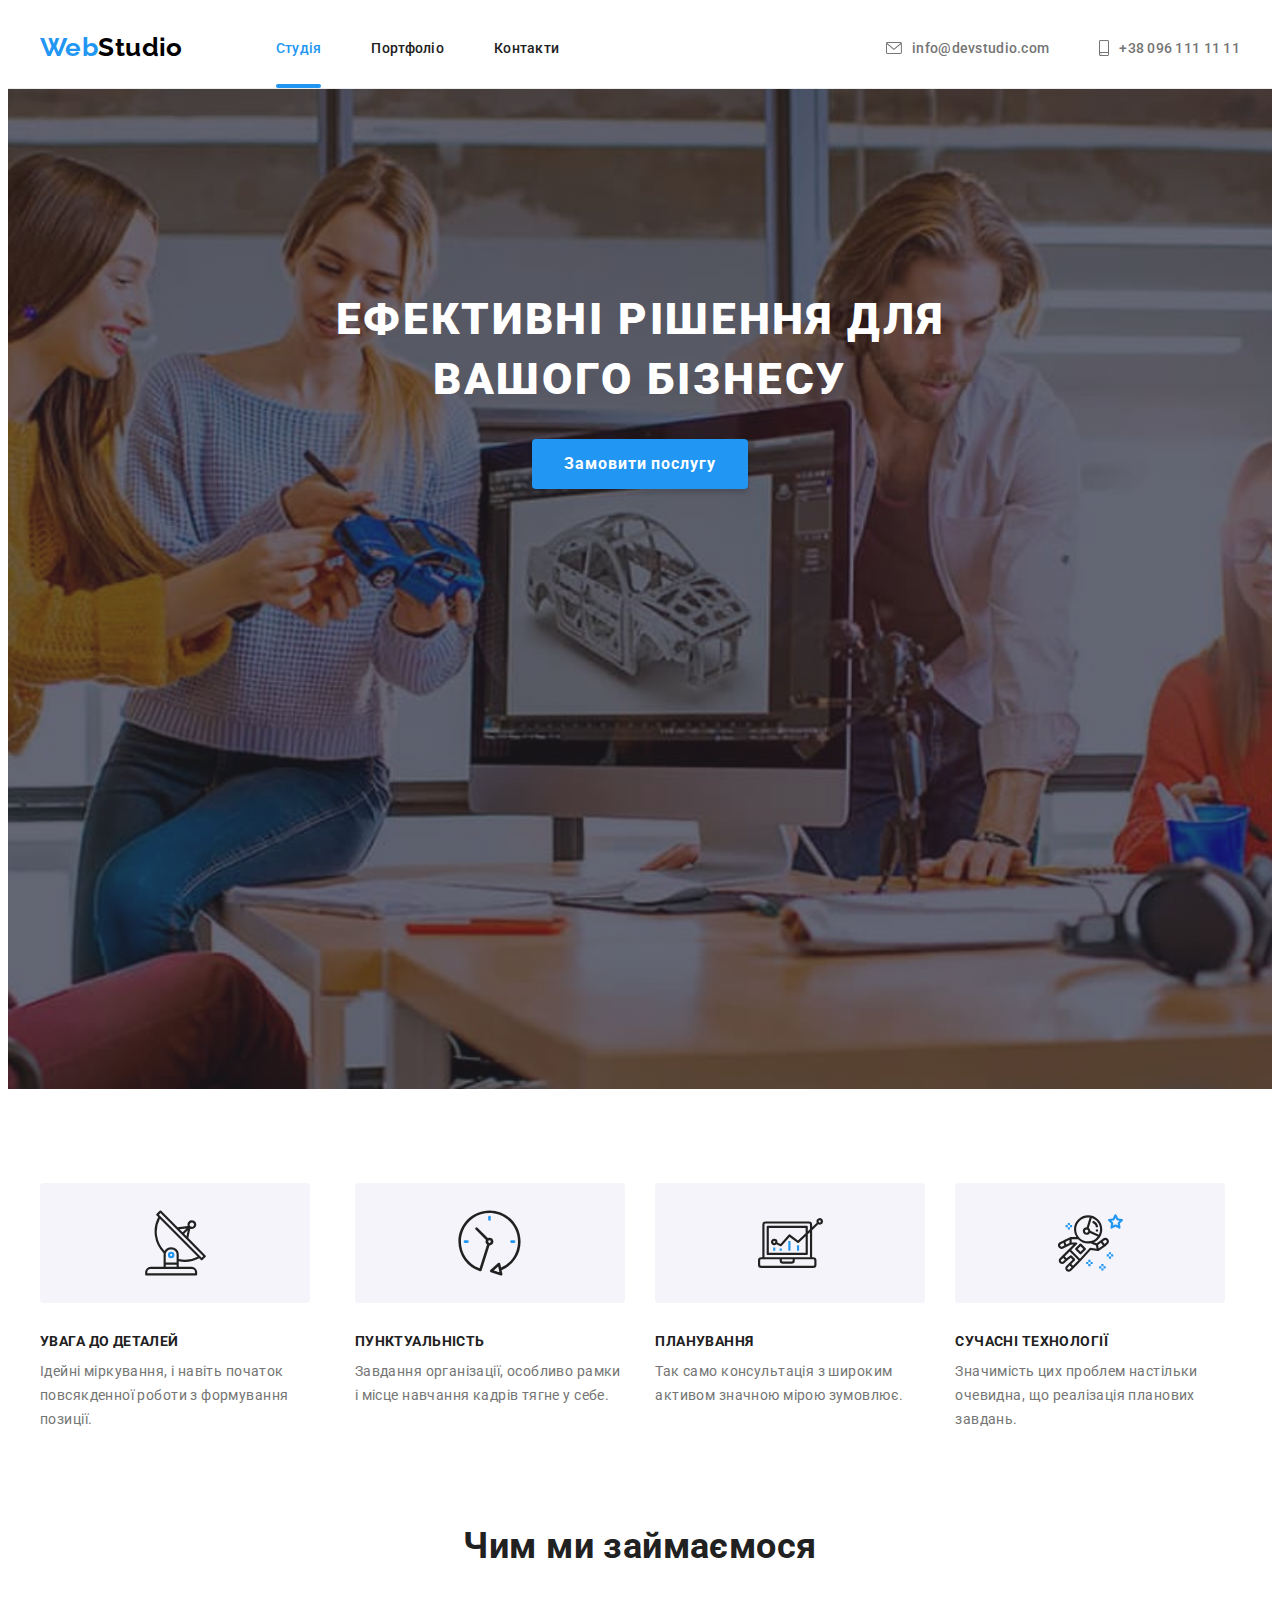
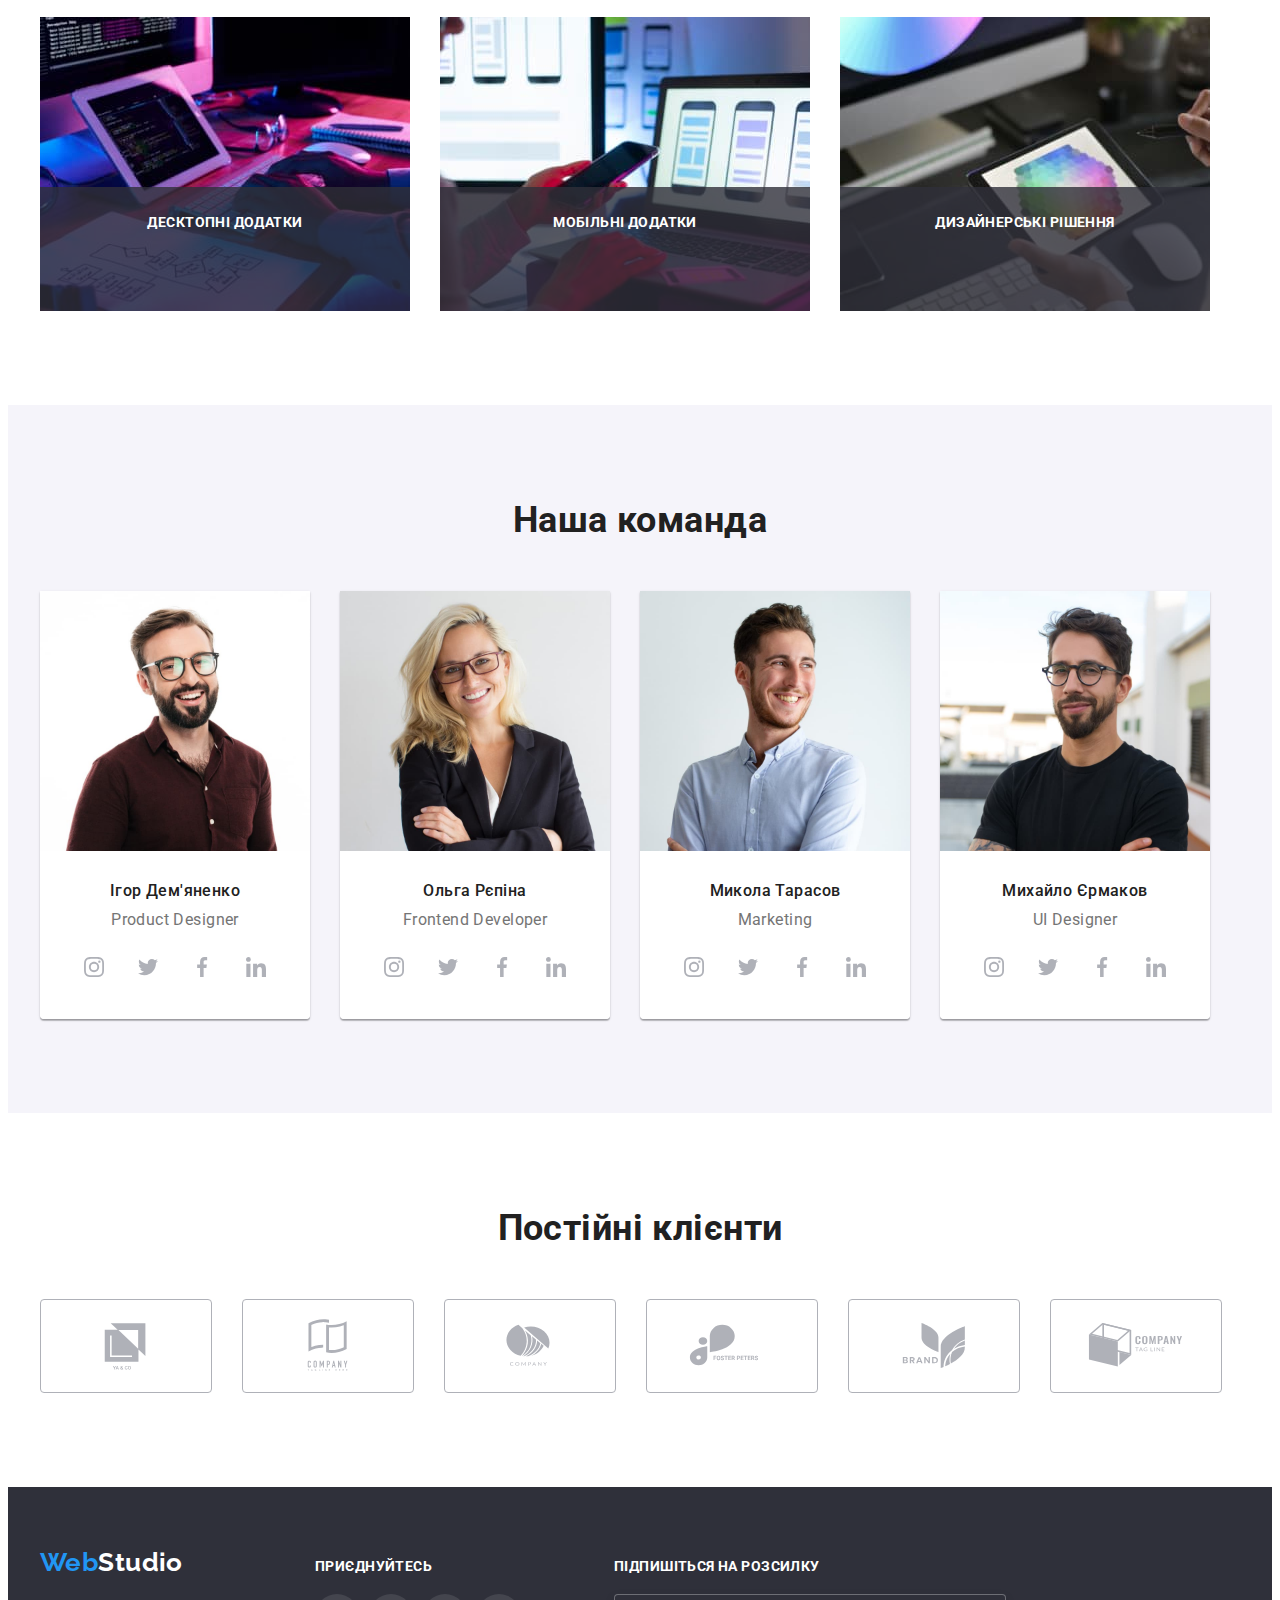
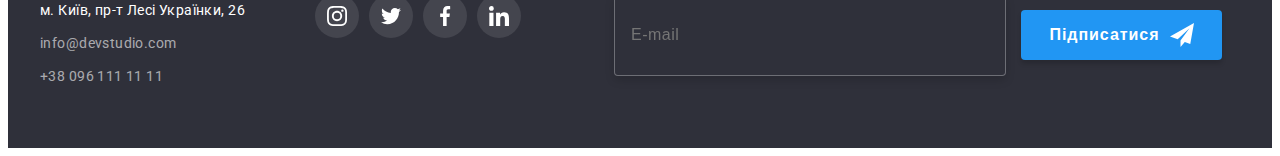
==== index.html @ dcdd9ade "Initial commit" ====
<!DOCTYPE html>
<html lang="uk">
  <head>
    <meta charset="UTF-8" />
    <meta http-equiv="X-UA-Compatible" content="IE=edge" />
    <meta name="viewport" content="width=device-width, initial-scale=1.0" />
    <title>Студія</title>
    <link rel="preconnect" href="https://fonts.googleapis.com" />
    <link rel="preconnect" href="https://fonts.gstatic.com" crossorigin />
    <link
      href="https://fonts.googleapis.com/css2?family=Raleway:wght@700&family=Roboto:wght@400;500;700;900&display=swap"
      rel="stylesheet"
    />
    <link
      rel="stylesheet"
      href="https://cdnjs.cloudflare.com/ajax/libs/modern-normalize/1.1.0/modern-normalize.min.css"
      integrity="sha512-wpPYUAdjBVSE4KJnH1VR1HeZfpl1ub8YT/NKx4PuQ5NmX2tKuGu6U/JRp5y+Y8XG2tV+wKQpNHVUX03MfMFn9Q=="
      crossorigin="anonymous"
      referrerpolicy="no-referrer"
    />
    <link rel="stylesheet" href="./css/styles.css" />
  </head>
  <body>
    <!-- Header -->
    <header class="header">
      <div class="container header-container">
        <nav class="header-nav">
          <a class="logo head-logo link" href="./index.html"
            >Web<span class="logo-part">Studio</span></a
          >
          <ul class="header-nav-list list">
            <li class="header-nav-item">
              <a class="header-nav-link current link" href="./index.html">Студія</a>
            </li>
            <li class="header-nav-item">
              <a class="header-nav-link link" href="./portfolio.html">Портфоліо</a>
            </li>
            <li class="header-nav-item">
              <a class="header-nav-link link" href="./index.html">Контакти</a>
            </li>
          </ul>
        </nav>
        <div class="header-tel">
          <ul class="header-contacts list">
            <li class="header-contacts-item">
              <a class="contact-link link" href="mailto:info@devstudio.com">
                <svg class="header-icon" width="16" height="12">
                  <use href="./images/icons.svg#icon-mail-head"></use>
                </svg>
                info@devstudio.com
              </a>
            </li>
            <li class="header-contacts-item">
              <a class="contact-link link" href="tel:+380961111111">
                <svg class="header-icon" width="10" height="16">
                  <use href="./images/icons.svg#icon-smartphone-head"></use>
                </svg>
                +38 096 111 11 11</a
              >
            </li>
          </ul>
        </div>
      </div>
    </header>
    <!-- Main content -->
    <main>
      <section class="hero section">
        <div class="container">
          <h1 class="hero-title">Ефективні рішення для вашого бізнесу</h1>
          <button class="hero-btn" type="button" data-modal-open>Замовити послугу</button>
        </div>
      </section>
      <section class="values section">
        <div class="container">
          <h2 class="visually-hidden">наші цінності</h2>
          <ul class="values-list list">
            <li class="values-item">
              <div class="icon-container">
                <svg class="values-icon" width="65" height="70">
                  <use href="./images/icons.svg#icon-antenna"></use>
                </svg>
              </div>
              <h3 class="values-title">УВАГА ДО ДЕТАЛЕЙ</h3>
              <p class="values-text">
                Ідейні міркування, і навіть початок повсякденної роботи з формування позиції.
              </p>
            </li>
            <li class="values-item">
              <div class="icon-container">
                <svg class="values-icon" width="65" height="70">
                  <use href="./images/icons.svg#icon-clock"></use>
                </svg>
              </div>
              <h3 class="values-title">ПУНКТУАЛЬНІСТЬ</h3>
              <p class="values-text">
                Завдання організації, особливо рамки і місце навчання кадрів тягне у себе.
              </p>
            </li>
            <li class="values-item">
              <div class="icon-container">
                <svg class="values-icon" width="65" height="70">
                  <use href="./images/icons.svg#icon-diagram"></use>
                </svg>
              </div>
              <h3 class="values-title">ПЛАНУВАННЯ</h3>
              <p class="values-text">
                Так само консультація з широким активом значною мірою зумовлює.
              </p>
            </li>
            <li class="values-item">
              <div class="icon-container">
                <svg class="values-icon" width="65" height="70">
                  <use href="./images/icons.svg#icon-astronaut"></use>
                </svg>
              </div>
              <h3 class="values-title">СУЧАСНІ ТЕХНОЛОГІЇ</h3>
              <p class="values-text">
                Значимість цих проблем настільки очевидна, що реалізація планових завдань.
              </p>
            </li>
          </ul>
        </div>
      </section>

      <!-- whatwedo -->
      <section class="gallery section">
        <div class="container">
          <h2 class="section-title">Чим ми займаємося</h2>
          <ul class="gallery-list list">
            <li class="gallery-item">
              <img src="./images/whatwedo1.jpg" alt="whatwedo1" width="370" height="295" />
              <p class="gallery-bottom-text">Десктопні додатки</p>
            </li>
            <li class="gallery-item">
              <img src="./images/whatwedo2.jpg" alt="whatwedo2" width="370" height="295" />
              <p class="gallery-bottom-text">Мобільні додатки</p>
            </li>
            <li class="gallery-item">
              <img src="./images/whatwedo3.jpg" alt="whatwedo3" width="370" height="295" />
              <p class="gallery-bottom-text">Дизайнерські рішення</p>
            </li>
          </ul>
        </div>
      </section>

      <!-- our team -->
      <section class="team section">
        <div class="container">
          <h2 class="section-title">Наша команда</h2>
          <ul class="team-list list">
            <li class="team-item">
              <img src="./images/team1.jpg" alt="team-member1" height="260" width="270" />
              <div class="team-section">
                <h3 class="team-title-name">Ігор Дем'яненко</h3>
                <p lang="en" class="team-bottom-text">Product Designer</p>
                <ul class="team-soc-list list">
                  <li>
                    <a class="team-soc-link" href="">
                      <svg class="team-soc-icon" width="20" height="20">
                        <use href="./images/icons.svg#icon-instagram"></use>
                      </svg>
                    </a>
                  </li>
                  <li>
                    <a class="team-soc-link" href="">
                      <svg class="team-soc-icon" width="20" height="20">
                        <use href="./images/icons.svg#icon-twitter"></use>
                      </svg>
                    </a>
                  </li>
                  <li>
                    <a class="team-soc-link" href="">
                      <svg class="team-soc-icon" width="20" height="20">
                        <use href="./images/icons.svg#icon-facebook"></use>
                      </svg>
                    </a>
                  </li>
                  <li>
                    <a class="team-soc-link" href="">
                      <svg class="team-soc-icon" width="20" height="20">
                        <use href="./images/icons.svg#icon-linkedin"></use>
                      </svg>
                    </a>
                  </li>
                </ul>
              </div>
            </li>
            <li class="team-item">
              <img src="./images/team2.jpg" alt="team-member2" height="260" width="270" />
              <div class="team-section">
                <h3 class="team-title-name">Ольга Рєпіна</h3>
                <p lang="en" class="team-bottom-text">Frontend Developer</p>
                <ul class="team-soc-list list">
                  <li>
                    <a class="team-soc-link" href="">
                      <svg class="team-soc-icon" width="20" height="20">
                        <use href="./images/icons.svg#icon-instagram"></use>
                      </svg>
                    </a>
                  </li>
                  <li>
                    <a class="team-soc-link" href="">
                      <svg class="team-soc-icon" width="20" height="20">
                        <use href="./images/icons.svg#icon-twitter"></use>
                      </svg>
                    </a>
                  </li>
                  <li>
                    <a class="team-soc-link" href="">
                      <svg class="team-soc-icon" width="20" height="20">
                        <use href="./images/icons.svg#icon-facebook"></use>
                      </svg>
                    </a>
                  </li>
                  <li>
                    <a class="team-soc-link" href="">
                      <svg class="team-soc-icon" width="20" height="20">
                        <use href="./images/icons.svg#icon-linkedin"></use>
                      </svg>
                    </a>
                  </li>
                </ul>
              </div>
            </li>
            <li class="team-item">
              <img src="./images/team3.jpg" alt="team-member3" height="260" width="270" />
              <div class="team-section">
                <h3 class="team-title-name">Микола Тарасов</h3>
                <p lang="en" class="team-bottom-text">Marketing</p>
                <ul class="team-soc-list list">
                  <li>
                    <a class="team-soc-link" href="">
                      <svg class="team-soc-icon" width="20" height="20">
                        <use href="./images/icons.svg#icon-instagram"></use>
                      </svg>
                    </a>
                  </li>
                  <li>
                    <a class="team-soc-link" href="">
                      <svg class="team-soc-icon" width="20" height="20">
                        <use href="./images/icons.svg#icon-twitter"></use>
                      </svg>
                    </a>
                  </li>
                  <li>
                    <a class="team-soc-link" href="">
                      <svg class="team-soc-icon" width="20" height="20">
                        <use href="./images/icons.svg#icon-facebook"></use>
                      </svg>
                    </a>
                  </li>
                  <li>
                    <a class="team-soc-link" href="">
                      <svg class="team-soc-icon" width="20" height="20">
                        <use href="./images/icons.svg#icon-linkedin"></use>
                      </svg>
                    </a>
                  </li>
                </ul>
              </div>
            </li>
            <li class="team-item">
              <img src="./images/team4.jpg" alt="team-member4" height="260" width="270" />
              <div class="team-section">
                <h3 class="team-title-name">Михайло Єрмаков</h3>
                <p lang="en" class="team-bottom-text">UI Designer</p>
                <ul class="team-soc-list list">
                  <li>
                    <a class="team-soc-link" href="">
                      <svg class="team-soc-icon" width="20" height="20">
                        <use href="./images/icons.svg#icon-instagram"></use>
                      </svg>
                    </a>
                  </li>
                  <li>
                    <a class="team-soc-link" href="">
                      <svg class="team-soc-icon" width="20" height="20">
                        <use href="./images/icons.svg#icon-twitter"></use>
                      </svg>
                    </a>
                  </li>
                  <li>
                    <a class="team-soc-link" href="">
                      <svg class="team-soc-icon" width="20" height="20">
                        <use href="./images/icons.svg#icon-facebook"></use>
                      </svg>
                    </a>
                  </li>
                  <li>
                    <a class="team-soc-link" href="">
                      <svg class="team-soc-icon" width="20" height="20">
                        <use href="./images/icons.svg#icon-linkedin"></use>
                      </svg>
                    </a>
                  </li>
                </ul>
              </div>
            </li>
          </ul>
        </div>
      </section>
      <!-- постійні клієнти -->
      <section class="customer section">
        <div class="container">
          <h2 class="customer-title">Постійні клієнти</h2>
          <ul class="customer-list list">
            <li class="customer-item">
              <a class="customer-link list" href="">
                <svg class="customer-icon" width="106" heght="60">
                  <use href="./images/icons.svg#icon-Logo1"></use>
                </svg>
              </a>
            </li>
            <li class="customer-item">
              <a class="customer-link list" href="">
                <svg class="customer-icon" width="106" heght="60">
                  <use href="./images/icons.svg#icon-logo-11"></use>
                </svg>
              </a>
            </li>
            <li class="customer-item">
              <a class="customer-link list" href="">
                <svg class="customer-icon" width="106" heght="60">
                  <use href="./images/icons.svg#icon-Logo2"></use>
                </svg>
              </a>
            </li>
            <li class="customer-item">
              <a class="customer-link list" href="">
                <svg class="customer-icon" width="106" heght="60">
                  <use href="./images/icons.svg#icon-Logo3"></use>
                </svg>
              </a>
            </li>
            <li class="customer-item">
              <a class="customer-link list" href="">
                <svg class="customer-icon" width="106" heght="60">
                  <use href="./images/icons.svg#icon-Logo4"></use>
                </svg>
              </a>
            </li>
            <li class="customer-item">
              <a class="customer-link list" href="">
                <svg class="customer-icon" width="106" heght="60">
                  <use href="./images/icons.svg#icon-Logo5"></use>
                </svg>
              </a>
            </li>
          </ul>
        </div>
      </section>
    </main>
    <!-- footer -->
    <footer class="footer">
      <div class="container">
        <div class="conti">
          <div class="footer-contacts-box">
            <a class="logo footer-logo link" href="./index.html"
              >Web<span class="footer-logo-part">Studio</span></a
            >
            <address class="contacts-address">м. Київ, пр-т Лесі Українки, 26</address>
            <ul class="footer-contats-list list">
              <li>
                <a class="footer-contacts-link link" href="mailto:info@devstudio.com"
                  >info@devstudio.com</a
                >
              </li>
              <li>
                <a class="footer-contacts-link link" href="tel:+380961111111">+38 096 111 11 11</a>
              </li>
            </ul>
          </div>
          <div class="footer-social">
            <p class="footer-text">приєднуйтесь</p>
            <ul class="footer-soc-list list">
              <li>
                <a class="soc-link-item" href="">
                  <svg class="soc-link-icon" width="20" height="20">
                    <use href="./images/icons.svg#icon-instagram"></use>
                  </svg>
                </a>
              </li>
              <li>
                <a class="soc-link-item" href="">
                  <svg class="soc-link-icon" width="20" height="20">
                    <use href="./images/icons.svg#icon-twitter"></use>
                  </svg>
                </a>
              </li>
              <li>
                <a class="soc-link-item" href="">
                  <svg class="soc-link-icon" width="20" height="20">
                    <use href="./images/icons.svg#icon-facebook"></use>
                  </svg>
                </a>
              </li>
              <li>
                <a class="soc-link-item" href="">
                  <svg class="soc-link-icon" width="20" height="20">
                    <use href="./images/icons.svg#icon-linkedin"></use>
                  </svg>
                </a>
              </li>
            </ul>
          </div>

          <div>
            <form action="javascript:void(0);">
              <p class="footer-input-text">Підпишіться на розсилку</p>
              <label>
                <input type="email" name="email" placeholder="E-mail" class="footer-input" />
              </label>

              <button type="submit" class="footer-input-button">
                Підписатися
                <svg class="footer-icon-btn" width="24" height="24">
                  <use href="./images/icons.svg#icon-send"></use>
                </svg>
              </button>
            </form>
          </div>
        </div>
      </div>
    </footer>
    <!-- Modal -->
    <div class="backdrop is-hidden" data-modal>
      <div class="modal">
        <h3 class="modal-title">Залиште свої дані, ми вам передзвонимо</h3>
        <form class="modal-form">
          <div class="modal-field">
            <label for="user-name" class="label-name">Ім'я</label>

            <div class="input-wrap">
              <input type="text" name="user-name" class="modal-input" id="user-name" required />
              <svg class="input-icon" width="18" height="18">
                <use href="./images/icons.svg#icon-person"></use>
              </svg>
            </div>
          </div>

          <div class="modal-field">
            <label for="user-phone" class="label-name">Телефон</label>
            <div class="input-wrap">
              <input type="tel" name="user-phone" class="modal-input" id="user-phone" />
              <svg class="input-icon" width="18" height="18">
                <use href="./images/icons.svg#icon-phone"></use>
              </svg>
            </div>
          </div>

          <div class="modal-field">
            <label for="user-mail" class="label-name">Пошта</label>
            <div class="input-wrap">
              <input type="email" name="user-mail" class="modal-input" id="user-mail" />
              <svg class="input-icon" width="18" height="18">
                <use href="./images/icons.svg#icon-email"></use>
              </svg>
            </div>
          </div>

          <div class="modal-field">
            <label>
              <span class="label-name">Коментар</span>
              <textarea name="text" placeholder="Введіть текст" class="form-comment"></textarea>
            </label>
          </div>

          <div class="modal-checkbox">
            <input
              type="checkbox"
              name="policy"
              id="policy"
              value="true"
              class="input-check visually-hidden"
            />

            <label for="policy" class="checkbox-text">
              <span>
                <svg class="icon-check" widh="16" height="15">
                  <use href="./images/icons.svg#icon-check"></use>
                </svg>
              </span>
              <p class="policy-text">
                Погоджуюся розсилкою та приймаю
                <a href="#" class="policy-link">Умови договору</a>
              </p>
            </label>
          </div>
          <button type="submit" class="modal-send-btn">Відправити</button>
        </form>
        <button type="button" class="modal-btn" data-modal-close>
          <svg class="modal-icon" widh="18" height="18">
            <use href="./images/icons.svg#icon-close"></use>
          </svg>
        </button>
      </div>
    </div>
    <script src="./js/modal.js"></script>
  </body>
</html>
---- css/styles.css ----
:root {
  --accent-color: #2196f3;
  --primary-text-color: #212121;
  --secondary-text-color: #757575;
  --hero-footer-color: #2f303a;
  --background-text-color: #ffffff;
  --svg-primary-color: #afb1b8;
  --background-section-color: #f5f5f5;
  --transition-duration: 250ms;
  --transition-timing-function: cubic-bezier(0.4, 0, 0.2, 1);
}

p,
h1,
h2,
h3 {
  margin: 0;
}

ul {
  margin: 0;
  padding: 0;
}

body {
  font-family: 'Roboto', sans-serif;
  font-size: 14px;
  color: var(--primary-text-color);
  background-color: var(--background-text-color);
  letter-spacing: 0.03em;
}

.link {
  text-decoration: none;
}
.list {
  list-style: none;
}

.container {
  width: 1200px;
  padding-left: 15px;
  padding-right: 15px;
  margin: 0 auto;
}

img {
  display: block;
  max-width: 100%;
  height: auto;
}

.visually-hidden {
  position: absolute;
  white-space: nowrap;
  width: 1px;
  height: 1px;
  overflow: hidden;
  border: 0;
  padding: 0;
  clip: rect(0 0 0 0);
  clip-path: inset(50%);
  margin: -1px;
}

.section {
  padding: 94px 0;
}

/* -----------------------------------HEADER------------------ */

.logo {
  font-family: 'Raleway';
  font-style: normal;
  font-weight: 700;
  font-size: 26px;
  line-height: calc(31 / 26);
  display: inline-block;
}

.head-logo {
  color: var(--accent-color);
  margin-right: 93px;
  padding-top: 24px;
  padding-bottom: 25px;
  display: inline-block;
}

.logo-part {
  color: #000000;
}

.header {
  border-bottom: 1px solid #ececec;
  height: 80px;
}

.header-container,
.header-nav {
  display: flex;
  align-items: center;
}

.header-nav-list {
  display: flex;
}

.header-nav-item:not(:last-child) {
  margin-right: 50px;
}

.header-nav-link {
  font-weight: 500;
  line-height: calc(16 / 14);
  letter-spacing: 0.02em;
  color: var(--primary-text-color);
  display: inline-block;
  padding-top: 32px;
  padding-bottom: 32px;
  position: relative;
  transition: color var(--transition-duration) var(--transition-timing-function);
}

.header-nav-link:hover,
.header-nav-link:focus {
  color: var(--accent-color);
}

.header-nav-link.current {
  color: var(--accent-color);
}

.header-nav-link::after {
  content: '';
  display: block;
  width: 100%;
  height: 4px;
  background: #2196f3;
  border-radius: 2px;
  left: 0;
  bottom: 0;
  position: absolute;
  opacity: 0;
}

.header-nav-link:hover::after,
.header-nav-link:focus::after {
  content: '';
  width: 100%;
  height: 4px;
  background-color: var(--accent-color);
  border-radius: 2px;
  left: 0;
  bottom: 0;
  position: absolute;
}

.header-nav-link.current::after {
  opacity: 1;
}

.header-tel {
  margin-left: auto;
}

.header-contacts {
  display: flex;
  gap: 50px;
}

.contact-link {
  font-weight: 500;
  line-height: calc(16 / 14);
  letter-spacing: 0.02em;
  color: var(--secondary-text-color);
  display: flex;
  align-items: center;
  padding-top: 32px;
  padding-bottom: 32px;
  transition: color var(--transition-duration) var(--transition-timing-function);
}

.contact-link:hover,
.contact-link:focus {
  color: var(--accent-color);
}

.header-icon {
  margin-right: 10px;
  fill: currentColor;
}

.header-icon:hover,
.header-icon:focus {
  fill: var(--accent-color);
}

/* -----------------MAIN-------------------------------------- */

.hero {
  background-color: var(--hero-footer-color);
  padding: 200px 0;
  text-align: center;
  max-width: 1600px;
  height: 600px;
  background-image: linear-gradient(rgba(47, 48, 58, 0.4), rgba(47, 48, 58, 0.4)),
    url(../images/hero.jpg);
  background-size: cover;
  background-position: center;
  background-repeat: no-repeat;
  margin: 0 auto;
}
.hero-title {
  font-weight: 900;
  font-size: 44px;
  line-height: calc(60 / 44);

  letter-spacing: 0.06em;
  text-transform: uppercase;
  color: var(--background-text-color);
  max-width: 696px;
  margin: 0 auto 30px;
}

.hero-btn {
  font-family: 'Roboto';
  font-style: normal;
  font-weight: 700;
  font-size: 16px;
  line-height: calc(30 / 16);
  letter-spacing: 0.06em;
  color: var(--background-text-color);
  background: var(--accent-color);
  cursor: pointer;
  margin: 0 auto;
  display: block;
  box-shadow: 0px 4px 4px rgba(0, 0, 0, 0.15);
  border-radius: 4px;
  min-width: 216px;
  height: 50px;
  border: none;
}

/* section 2 */
.values {
  border-color: var(--background-text-color);
}

.values-list {
  display: flex;
}

.values-item:not(:last-child) {
  margin-right: 30px;
}

.icon-container {
  width: 270px;
  height: 120px;
  background: #f5f4fa;
  border-radius: 4px;
  gap: 30px;
  margin-bottom: 30px;
  align-items: center;
  justify-content: center;
  display: flex;
}

.values-icon {
  align-items: center;
  justify-content: center;
}

.values-title {
  font-size: 14px;
  line-height: calc(16 / 14);
  text-transform: uppercase;
  margin-bottom: 10px;
}

.values-text {
  line-height: calc(24 / 14);
  color: var(--secondary-text-color);
  min-width: 270px;
}

/* what-we-do--------------- */
.gallery {
  padding-top: 0;
  background-color: var(--background-text-color);
}

.section-title {
  font-size: 36px;
  line-height: calc(42 / 36);
  margin-bottom: 50px;
  text-align: center;
}
.gallery-list {
  display: flex;
}

.gallery-item:not(:last-child) {
  margin-right: 30px;
}

.gallery-item {
  width: calc(100%-60px) / 3;
  position: relative;
}

.gallery-bottom-text {
  width: 370px;
  height: 70px;
  bottom: 0;
  left: 0;
  color: var(--background-text-color);
  line-height: calc(16 / 14);
  font-weight: 700;
  text-align: center;
  text-transform: uppercase;
  background-color: rgba(47, 48, 58, 0.8);
  padding-top: 27px;
  padding-bottom: 27px;
  position: absolute;
}

/* <!-- our team --> */
.team {
  background: #f5f4fa;
}

.team-list {
  display: flex;
}

.team-item:not(:last-child) {
  margin-right: 30px;
}

.team-item {
  width: calc((100%-90px) / 4);
  box-shadow: 0px 1px 3px rgba(0, 0, 0, 0.12), 0px 1px 1px rgba(0, 0, 0, 0.14),
    0px 2px 1px rgba(0, 0, 0, 0.2);

  border-radius: 0px 0px 4px 4px;
}

.team-section {
  padding: 30px 0;
  background: #ffffff;
  border-radius: 0px 0px 4px 4px;
  text-align: center;
}

.team-title-name {
  font-weight: 500;
  font-size: 16px;
  line-height: calc(19 / 16);
  margin-bottom: 10px;
}

.team-bottom-text {
  font-size: 16px;
  line-height: calc(19 / 16);
  color: var(--secondary-text-color);
  margin-bottom: 16px;
}

.team-soc-list {
  display: flex;
  justify-content: center;
  gap: 10px;
}

.team-soc-link {
  width: 44px;
  height: 44px;
  border-radius: 50%;
  background-color: var(--background-text-color);
  display: flex;
  align-items: center;
  justify-content: center;
  transition: background-color var(--transition-duration) var(--transition-timing-function),
  fill var(--transition-duration) var(--transition-timing-function);
  
}

.team-soc-icon {
  fill: var(--svg-primary-color);
  
}

.team-soc-link:hover,
.team-soc-link:focus {
  background-color: var(--accent-color);
}

.team-soc-link:hover .team-soc-icon,
.team-soc-link:focus .team-soc-icon {
  fill: var(--background-text-color);
}

/* постійні клієнти */

.customer {
  background-color: var(--background-text-color);
}

.customer-title {
  font-size: 36px;
  line-height: calc(42 / 36);
  text-align: center;
  color: var(--primary-text-color);
  margin-bottom: 50px;
}
.customer-list {
  display: flex;
  gap: 30px;
}

.customer-link {
  width: 170px;
  height: 92px;
  border: 1px solid var(--svg-primary-color);
  border-radius: 4px;
  display: flex;
  align-items: center;
  justify-content: center;
  transition: border-color var(--transition-duration) var(--transition-timing-function);
}

.customer-icon {
  fill: var(--svg-primary-color);
  height: 60px;
  transition: fill var(--transition-duration) var(--transition-timing-function);
}

.customer-link:hover,
.customer-link:focus {
  border-color: var(--accent-color);
}

.customer-link:hover .customer-icon,
.customer-link:focus .customer-icon {
  fill: var(--accent-color);
}

/* -----------------FOOTER-------------------------------------- */
.conti {
  display: flex;
  align-items: baseline;
}

.footer {
  background: var(--hero-footer-color);
  padding: 60px 0;
}

.footer-contacts-box {
  margin-right: 70px;
}

.footer-logo {
  display: inline-block;
  margin-bottom: 20px;
  color: var(--accent-color);
}

.footer-logo-part {
  color: var(--background-text-color);
}

.contacts-address {
  font-size: 14px;
  font-style: normal;
  line-height: calc(24 / 14);
  color: var(--background-text-color);
  margin-bottom: 9px;
}

.footer-contats-list li:not(:last-child) {
  margin-bottom: 9px;
}

.footer-contacts-link {
  line-height: calc(24 / 14);
  color: rgba(255, 255, 255, 0.6);
  transition: color var(--transition-duration) var(--transition-timing-function);
}

.footer-contacts-link:hover,
.footer-contacts-link:focus {
  color: var(--accent-color);
}

.footer-social {
  margin-right: 93px;
}

.footer-text {
  display: inline-block;
  font-weight: 700;
  font-size: 14px;
  line-height: calc(16 / 14);
  text-transform: uppercase;
  color: var(--background-text-color);
  margin-bottom: 20px;
  color: var(--background-text-color);
}

.footer-soc-list {
  display: flex;
  gap: 10px;
}

.soc-link-item {
  width: 44px;
  height: 44px;
  border-radius: 50%;
  background-color: rgba(255, 255, 255, 0.1);
  display: flex;
  align-items: center;
  justify-content: center;
  transition: background-color var(--transition-duration) var(--transition-timing-function);
}

.soc-link-icon {
  fill: var(--background-text-color);
}

.soc-link-item:hover,
.soc-link-item:focus {
  background-color: var(--accent-color);
}

.soc-link-item:hover .soc-link-icon,
.soc-link-item:focus .soc-link-icon {
  fill: var(--background-text-color);
}

.footer-input-text {
  font-weight: 700;
  line-height: calc(16 / 14);
  text-transform: uppercase;
  color: var(--background-text-color);
  margin-bottom: 20px;
}

.footer-input {
  border: 1px solid rgba(255, 255, 255, 0.3);
  border-radius: 4px;
  min-width: 358px;
  height: 50px;
  color: rgba(255, 255, 255, 0.6);
  background-color: #2f303a;
  font-weight: 400;
  font-size: 16px;
  line-height: 1.25;
  letter-spacing: 0.03em;
  filter: drop-shadow(0px 4px 4px rgba(0, 0, 0, 0.15));
  border-radius: 4px;
  outline: transparent;
  padding: 15px 16px; 
}

.footer-input-button {
  box-shadow: 0px 4px 4px rgba(0, 0, 0, 0.15);
  border-radius: 4px;
  border: none;
  display: block;
  background-color: var(--accent-color);
  color: var(--background-text-color);
  align-items: center;
  text-align: center;
  letter-spacing: 0.06em;
  font-weight: 700;
  font-size: 16px;
  line-height: 1.88;
  padding: 13px 28px;
  min-width: 200px;
  height: 50px;
  margin-left: 12px;
  display: inline-flex;
  justify-content: center;
  gap: 10px;
  cursor: pointer;
}
/* ________________________PORTFOLIO_________________________________ */

.portfolio-navi-list {
  display: flex;
  justify-content: center;
  gap: 8px;
  margin-bottom: 50px;
}

.portfolio-btn {
  font-family: 'Roboto';
  font-style: normal;
  font-weight: 500;
  font-size: 16px;
  line-height: calc(26 / 16);
  color: var(--primary-text-color);
  border-radius: 4px;
  border: transparent;
  padding: 6px 22px;
  background: #f5f4fa;
  cursor: pointer;
  transition: color var(--transition-duration) var(--transition-timing-function),
    background-color var(--transition-duration) var(--transition-timing-function),
    box-shadow var(--transition-duration) var(--transition-timing-function);
}

.portfolio-btn:hover,
.portfolio-btn:focus,
.portfolio-btn.active {
  color: var(--background-text-color);
  background-color: var(--accent-color);
  box-shadow: 0px 3px 1px rgba(0, 0, 0, 0.1), 0px 1px 2px rgba(0, 0, 0, 0.08),
    0px 2px 2px rgba(0, 0, 0, 0.12);
}

.portfolio-hero-list {
  display: flex;
  flex-wrap: wrap;
  gap: 30px;
}

.portfolio-item {
  width: calc((100% - 60px) / 3);
  transition: box-shadow var(--transition-duration) var(--transition-timing-function);
}

.portfolio-item:hover,
.portfolio-item:focus {
  box-shadow: 0px 1px 1px rgba(0, 0, 0, 0.12), 0px 4px 4px rgba(0, 0, 0, 0.06),
    1px 4px 6px rgba(0, 0, 0, 0.16);
}

.portfolio-item:last-child {
  margin-right: 0;
}

.portfolio-link {
  display: block;
}

.portfolio-link:hover .portfolio-overlay-text,
.portfolio-link:focus .portfolio-overlay-text {
  transform: translateY(0);
}

.portfolio-overlay {
  position: relative;
  overflow: hidden;
}

.portfolio-overlay-text {
  font-size: 18px;
  line-height: 1.56;
  color: var(--background-text-color);
  background-color: rgba(33, 150, 243, 0.9);
  padding: 63px 24px;
  position: absolute;
  top: 0;
  left: 0;
  height: 100%;
  transform: translateY(100%);
  transition: transform var(--transition-duration) var(--transition-timing-function);
  overflow: auto;
}

.portfolio-item-box {
  padding: 20px 24px;
  border: 1px solid #eeeeee;
  border-top: none;
}

.portfolio-title {
  font-size: 18px;
  line-height: calc(36 / 18);
  letter-spacing: 0.06em;
  color: var(--primary-text-color);
  margin-bottom: 4px;
}
.portfolio-text {
  font-size: 16px;
  line-height: calc(30 / 16);
  color: var(--secondary-text-color);
}

/* Modal */
.backdrop {
  position: fixed;
  top: 0;
  width: 100%;
  height: 100%;
  background-color: rgba(0, 0, 0, 0.2);
  transition: opacity var(--transition-duration) var(--transition-timing-function),
    visibility var(--transition-duration) var(--transition-timing-function);
}

.modal {
  width: 528px;
  min-height: 581px;
  background-color: var(--background-text-color);
  box-shadow: 0px 1px 3px rgba(0, 0, 0, 0.12), 0px 1px 1px rgba(0, 0, 0, 0.14),
    0px 2px 1px rgba(0, 0, 0, 0.2);
  border-radius: 4px;
  position: absolute;
  top: 50%;
  left: 50%;
  transform: translate(-50%, -50%);
  padding: 40px;
}


.modal-btn {
  width: 30px;
  height: 30px;
  border: 1px solid rgba(0, 0, 0, 0.1);
  background-color: var(--background-text-color);
  border-radius: 50%;
  position: absolute;
  top: 8px;
  right: 8px;
  display: flex;
  justify-content: center;
  align-items: center;
  cursor: pointer;
  transition: fill var(--transition-duration) var(--transition-timing-function);
}

.modal-btn:hover,
.modal-btn:focus {
  fill: var(--accent-color);
}

.is-hidden {
  opacity: 0;
  visibility: hidden;
  pointer-events: none;
}

.modal-title {
 text-align: center;
   font-size: 20px;
  line-height: calc(23 / 20);
  text-align: center;
  color: var(--primary-text-color);
  margin-bottom: 12px;
}

.modal-field {
  margin-bottom: 10px;
}
.modal-field:nth-child(4) {
  margin-bottom: 20px;
}

.label-name {
  font-weight: 400;
font-size: 12px;
line-height: calc(14/12);
letter-spacing: 0.01em;
color: var(--secondary-text-color);
margin-bottom: 5px;
display: inline-block;
}

.input-wrap {
  position: relative;
}

.modal-input {
  width: 100%;
  height: 40px;
  border: 1px solid rgba(33, 33, 33, 0.2);
border-radius: 4px;
display: inline-block;
outline: transparent;
cursor: pointer;
padding: 12px 12px 12px 42px;
transition: border-color var(--transition-duration) var(--transition-timing-function);
}

.modal-input:focus{
  border-color: var(--accent-color);
}

.modal-input:focus + .input-icon {
  fill: var(--accent-color);
}

.input-icon {
  position: absolute;
  top: 50%;
  transform: translateY(-50%);
  left: 15px;
  transition: fill var(--transition-duration) var(--transition-timing-function);
}

.form-comment {
  width: 100%;
  height: 120px;
  resize: none;
  border: 1px solid rgba(33, 33, 33, 0.2);
border-radius: 4px;
outline: transparent;
padding: 16px 12px;
cursor: pointer;
transition: border-color var(--transition-duration) var(--transition-timing-function);
}

.form-comment:focus {
  border-color: var(--accent-color);
}

.modal-checkbox {
  margin-bottom: 30px;
}

.checkbox-text {
line-height: 1.71;
align-items: center;
display: flex;
cursor: pointer;
padding-left: 12px;
}

.checkbox-text span {
  width: 16px;
  height: 15px;
  border: 2px solid #111319;
  border-radius: 2px;
  margin-right: 8px;
  display: flex;
  align-items: center;
  justify-content: center;
  fill: transparent;
transition: fill var(--transition-duration) var(--transition-timing-function),
background-color var(--transition-duration) var(--transition-timing-function);
}

.input-check:checked + .checkbox-text span {
  background-color: var(--accent-color);
  fill: var(--background-text-color);
  border-color: transparent;
}

.policy-text  { 
font-size: 14px;
line-height: 1.71;
color: var(--secondary-text-color);
margin-left: 8px;
}

.policy-link {
  font-size: 14px;
line-height: 1.71;
  color: var(--accent-color);

}

.modal-send-btn {
  border: none;
  background-color: var(--accent-color);
  box-shadow:  0px 4px 4px rgba(0, 0, 0, 0.15);
  border-radius: 4px;
  display: block;
  min-width: 200px;
  height: 50px;
  padding: 10px 52px;
  font-weight: 700;
  font-size: 16px;
  line-height: 1.88;
  align-items: center;
  text-align: center;
  letter-spacing: 0.06em;
  color: var(--background-text-color);
  margin: 0 auto;
  cursor: pointer;
  transition: background-color var(--transition-duration) var(--transition-timing-function);
} 

.modal-send-btn:hover, 
.modal-send-btn:focus {
background-color: #188CE8;
}
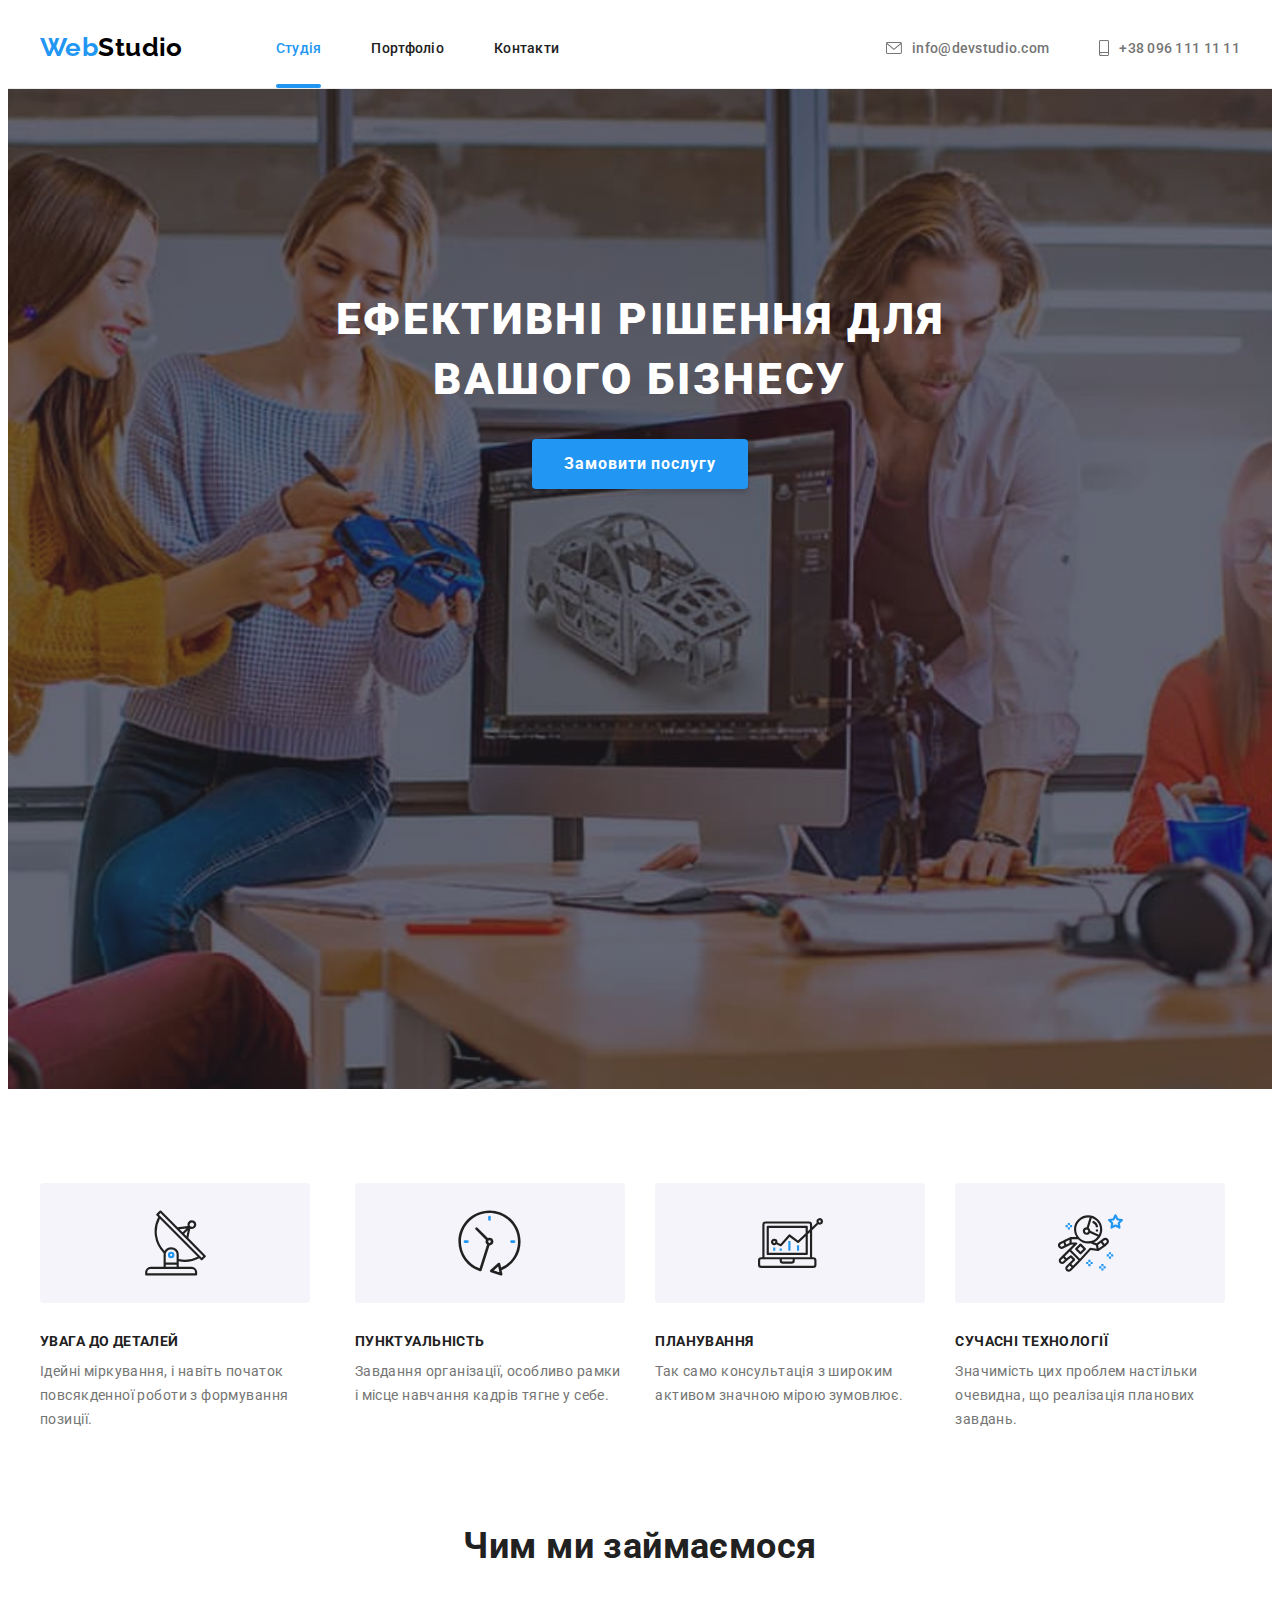
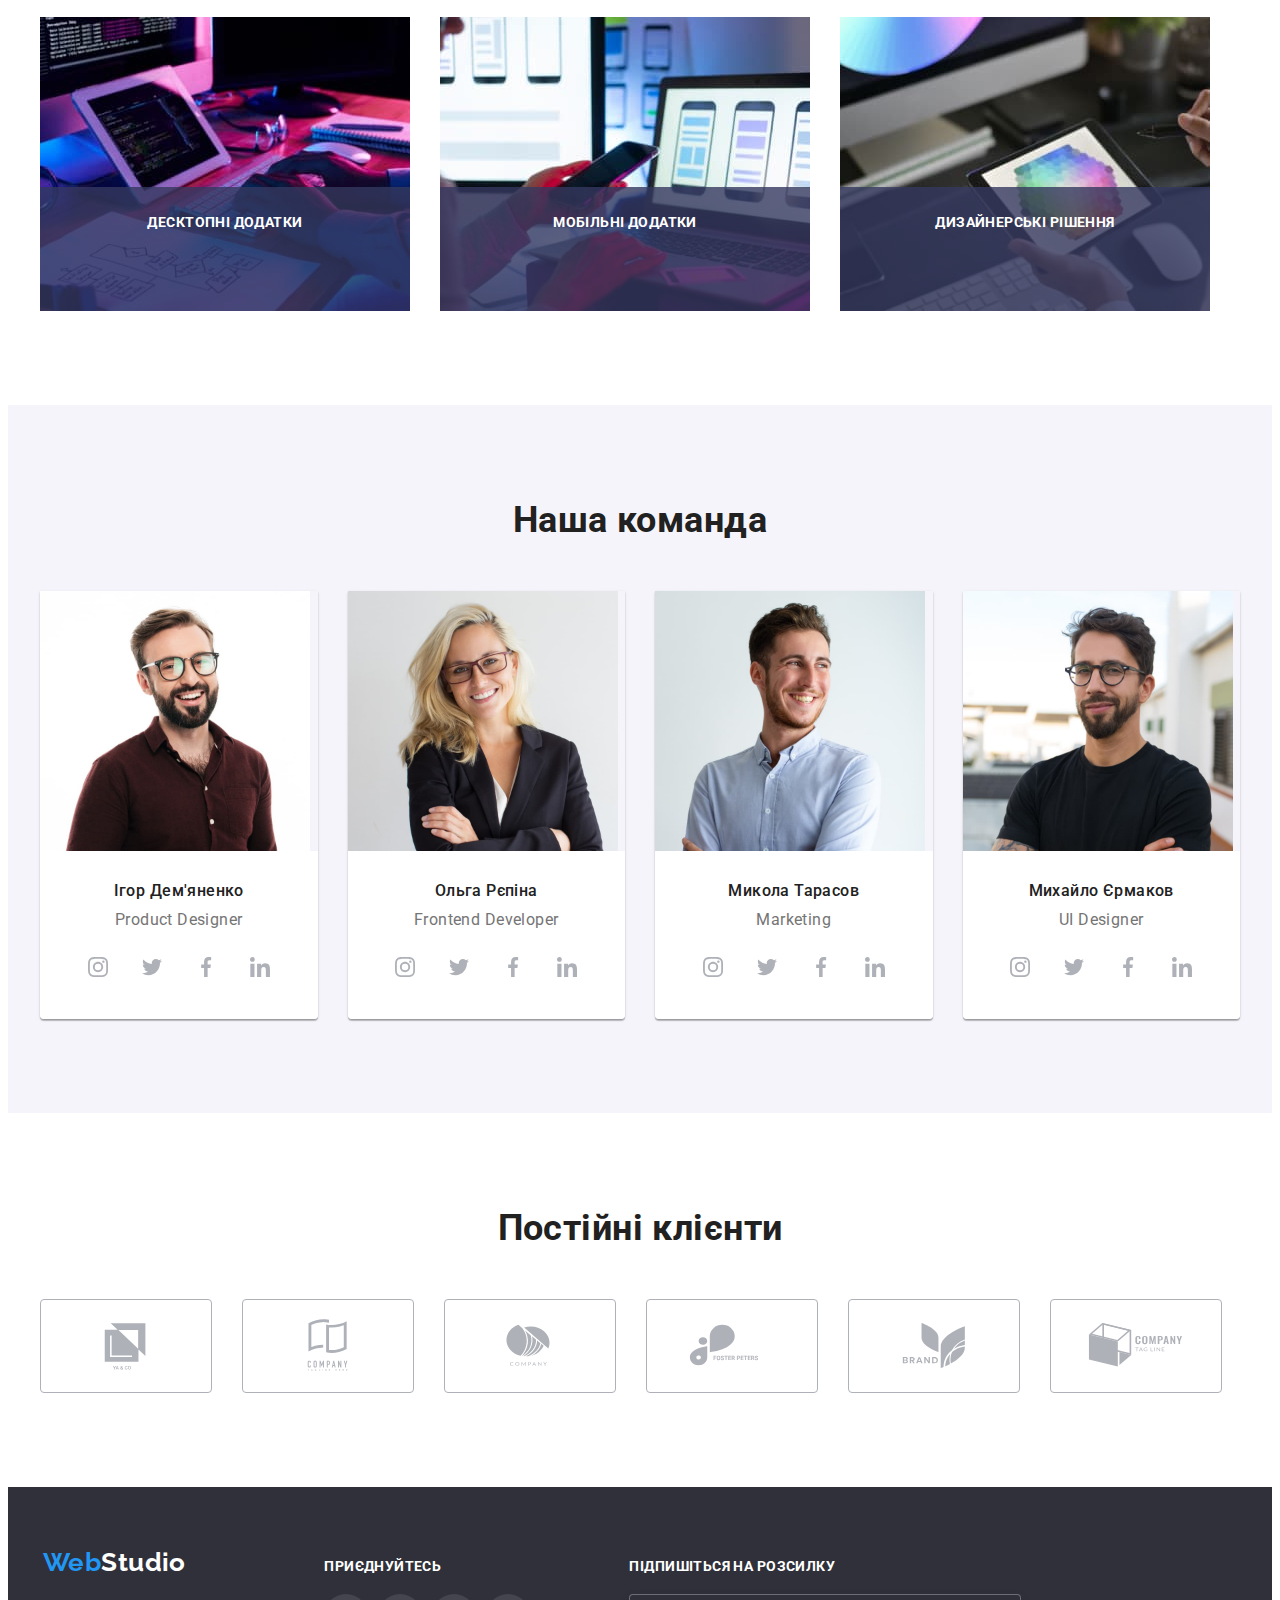
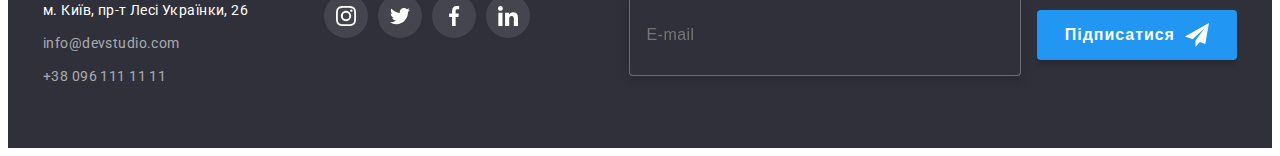
==== commit daefaaa6: "create sass" ====
--- a/index.html
+++ b/index.html
@@ -19,14 +19,15 @@
       referrerpolicy="no-referrer"
     />
     <link rel="stylesheet" href="./css/styles.css" />
+    <link rel="stylesheet" href="./css/main.min.css" />
   </head>
   <body>
     <!-- Header -->
     <header class="header">
       <div class="container header-container">
         <nav class="header-nav">
-          <a class="logo head-logo link" href="./index.html"
-            >Web<span class="logo-part">Studio</span></a
+          <a class="logo header-logo link" href="./index.html"
+            >Web<span class="header-logo-part">Studio</span></a
           >
           <ul class="header-nav-list list">
             <li class="header-nav-item">
@@ -43,7 +44,7 @@
         <div class="header-tel">
           <ul class="header-contacts list">
             <li class="header-contacts-item">
-              <a class="contact-link link" href="mailto:info@devstudio.com">
+              <a class="header-contact-link link" href="mailto:info@devstudio.com">
                 <svg class="header-icon" width="16" height="12">
                   <use href="./images/icons.svg#icon-mail-head"></use>
                 </svg>
@@ -51,7 +52,7 @@
               </a>
             </li>
             <li class="header-contacts-item">
-              <a class="contact-link link" href="tel:+380961111111">
+              <a class="header-contact-link link" href="tel:+380961111111">
                 <svg class="header-icon" width="10" height="16">
                   <use href="./images/icons.svg#icon-smartphone-head"></use>
                 </svg>
@@ -70,12 +71,13 @@
           <button class="hero-btn" type="button" data-modal-open>Замовити послугу</button>
         </div>
       </section>
+      <!-- ===Values== -->
       <section class="values section">
         <div class="container">
           <h2 class="visually-hidden">наші цінності</h2>
           <ul class="values-list list">
             <li class="values-item">
-              <div class="icon-container">
+              <div class="values-container">
                 <svg class="values-icon" width="65" height="70">
                   <use href="./images/icons.svg#icon-antenna"></use>
                 </svg>
@@ -86,7 +88,7 @@
               </p>
             </li>
             <li class="values-item">
-              <div class="icon-container">
+              <div class="values-container">
                 <svg class="values-icon" width="65" height="70">
                   <use href="./images/icons.svg#icon-clock"></use>
                 </svg>
@@ -97,7 +99,7 @@
               </p>
             </li>
             <li class="values-item">
-              <div class="icon-container">
+              <div class="values-container">
                 <svg class="values-icon" width="65" height="70">
                   <use href="./images/icons.svg#icon-diagram"></use>
                 </svg>
@@ -108,7 +110,7 @@
               </p>
             </li>
             <li class="values-item">
-              <div class="icon-container">
+              <div class="values-container">
                 <svg class="values-icon" width="65" height="70">
                   <use href="./images/icons.svg#icon-astronaut"></use>
                 </svg>
@@ -353,12 +355,12 @@
     <!-- footer -->
     <footer class="footer">
       <div class="container">
-        <div class="conti">
+        <div class="footer-wrap">
           <div class="footer-contacts-box">
             <a class="logo footer-logo link" href="./index.html"
               >Web<span class="footer-logo-part">Studio</span></a
             >
-            <address class="contacts-address">м. Київ, пр-т Лесі Українки, 26</address>
+            <address class="footer-contacts-address">м. Київ, пр-т Лесі Українки, 26</address>
             <ul class="footer-contats-list list">
               <li>
                 <a class="footer-contacts-link link" href="mailto:info@devstudio.com"
@@ -371,32 +373,32 @@
             </ul>
           </div>
           <div class="footer-social">
-            <p class="footer-text">приєднуйтесь</p>
-            <ul class="footer-soc-list list">
+            <p class="footer-social-text">приєднуйтесь</p>
+            <ul class="footer-social-list list">
               <li>
-                <a class="soc-link-item" href="">
-                  <svg class="soc-link-icon" width="20" height="20">
+                <a class="footer-social-link" href="">
+                  <svg class="footer-social-icon" width="20" height="20">
                     <use href="./images/icons.svg#icon-instagram"></use>
                   </svg>
                 </a>
               </li>
               <li>
-                <a class="soc-link-item" href="">
-                  <svg class="soc-link-icon" width="20" height="20">
+                <a class="footer-social-link" href="">
+                  <svg class="footer-social-icon" width="20" height="20">
                     <use href="./images/icons.svg#icon-twitter"></use>
                   </svg>
                 </a>
               </li>
               <li>
-                <a class="soc-link-item" href="">
-                  <svg class="soc-link-icon" width="20" height="20">
+                <a class="footer-social-link" href="">
+                  <svg class="footer-social-icon" width="20" height="20">
                     <use href="./images/icons.svg#icon-facebook"></use>
                   </svg>
                 </a>
               </li>
               <li>
-                <a class="soc-link-item" href="">
-                  <svg class="soc-link-icon" width="20" height="20">
+                <a class="footer-social-link" href="">
+                  <svg class="footer-social-icon" width="20" height="20">
                     <use href="./images/icons.svg#icon-linkedin"></use>
                   </svg>
                 </a>
--- a/css/styles.css
+++ b/css/styles.css
@@ -1,890 +1,49 @@
-:root {
-  --accent-color: #2196f3;
-  --primary-text-color: #212121;
-  --secondary-text-color: #757575;
-  --hero-footer-color: #2f303a;
-  --background-text-color: #ffffff;
-  --svg-primary-color: #afb1b8;
-  --background-section-color: #f5f5f5;
-  --transition-duration: 250ms;
-  --transition-timing-function: cubic-bezier(0.4, 0, 0.2, 1);
-}
 
-p,
-h1,
-h2,
-h3 {
-  margin: 0;
-}
 
-ul {
-  margin: 0;
-  padding: 0;
-}
 
-body {
-  font-family: 'Roboto', sans-serif;
-  font-size: 14px;
-  color: var(--primary-text-color);
-  background-color: var(--background-text-color);
-  letter-spacing: 0.03em;
-}
 
-.link {
-  text-decoration: none;
-}
-.list {
-  list-style: none;
-}
 
-.container {
-  width: 1200px;
-  padding-left: 15px;
-  padding-right: 15px;
-  margin: 0 auto;
-}
 
-img {
-  display: block;
-  max-width: 100%;
-  height: auto;
-}
 
-.visually-hidden {
-  position: absolute;
-  white-space: nowrap;
-  width: 1px;
-  height: 1px;
-  overflow: hidden;
-  border: 0;
-  padding: 0;
-  clip: rect(0 0 0 0);
-  clip-path: inset(50%);
-  margin: -1px;
-}
 
-.section {
-  padding: 94px 0;
-}
+
+
+
 
 /* -----------------------------------HEADER------------------ */
 
-.logo {
-  font-family: 'Raleway';
-  font-style: normal;
-  font-weight: 700;
-  font-size: 26px;
-  line-height: calc(31 / 26);
-  display: inline-block;
-}
 
-.head-logo {
-  color: var(--accent-color);
-  margin-right: 93px;
-  padding-top: 24px;
-  padding-bottom: 25px;
-  display: inline-block;
-}
 
-.logo-part {
-  color: #000000;
-}
-
-.header {
-  border-bottom: 1px solid #ececec;
-  height: 80px;
-}
-
-.header-container,
-.header-nav {
-  display: flex;
-  align-items: center;
-}
-
-.header-nav-list {
-  display: flex;
-}
-
-.header-nav-item:not(:last-child) {
-  margin-right: 50px;
-}
-
-.header-nav-link {
-  font-weight: 500;
-  line-height: calc(16 / 14);
-  letter-spacing: 0.02em;
-  color: var(--primary-text-color);
-  display: inline-block;
-  padding-top: 32px;
-  padding-bottom: 32px;
-  position: relative;
-  transition: color var(--transition-duration) var(--transition-timing-function);
-}
-
-.header-nav-link:hover,
-.header-nav-link:focus {
-  color: var(--accent-color);
-}
-
-.header-nav-link.current {
-  color: var(--accent-color);
-}
-
-.header-nav-link::after {
-  content: '';
-  display: block;
-  width: 100%;
-  height: 4px;
-  background: #2196f3;
-  border-radius: 2px;
-  left: 0;
-  bottom: 0;
-  position: absolute;
-  opacity: 0;
-}
-
-.header-nav-link:hover::after,
-.header-nav-link:focus::after {
-  content: '';
-  width: 100%;
-  height: 4px;
-  background-color: var(--accent-color);
-  border-radius: 2px;
-  left: 0;
-  bottom: 0;
-  position: absolute;
-}
-
-.header-nav-link.current::after {
-  opacity: 1;
-}
-
-.header-tel {
-  margin-left: auto;
-}
-
-.header-contacts {
-  display: flex;
-  gap: 50px;
-}
-
-.contact-link {
-  font-weight: 500;
-  line-height: calc(16 / 14);
-  letter-spacing: 0.02em;
-  color: var(--secondary-text-color);
-  display: flex;
-  align-items: center;
-  padding-top: 32px;
-  padding-bottom: 32px;
-  transition: color var(--transition-duration) var(--transition-timing-function);
-}
-
-.contact-link:hover,
-.contact-link:focus {
-  color: var(--accent-color);
-}
-
-.header-icon {
-  margin-right: 10px;
-  fill: currentColor;
-}
-
-.header-icon:hover,
-.header-icon:focus {
-  fill: var(--accent-color);
-}
 
 /* -----------------MAIN-------------------------------------- */
 
-.hero {
-  background-color: var(--hero-footer-color);
-  padding: 200px 0;
-  text-align: center;
-  max-width: 1600px;
-  height: 600px;
-  background-image: linear-gradient(rgba(47, 48, 58, 0.4), rgba(47, 48, 58, 0.4)),
-    url(../images/hero.jpg);
-  background-size: cover;
-  background-position: center;
-  background-repeat: no-repeat;
-  margin: 0 auto;
-}
-.hero-title {
-  font-weight: 900;
-  font-size: 44px;
-  line-height: calc(60 / 44);
 
-  letter-spacing: 0.06em;
-  text-transform: uppercase;
-  color: var(--background-text-color);
-  max-width: 696px;
-  margin: 0 auto 30px;
-}
-
-.hero-btn {
-  font-family: 'Roboto';
-  font-style: normal;
-  font-weight: 700;
-  font-size: 16px;
-  line-height: calc(30 / 16);
-  letter-spacing: 0.06em;
-  color: var(--background-text-color);
-  background: var(--accent-color);
-  cursor: pointer;
-  margin: 0 auto;
-  display: block;
-  box-shadow: 0px 4px 4px rgba(0, 0, 0, 0.15);
-  border-radius: 4px;
-  min-width: 216px;
-  height: 50px;
-  border: none;
-}
-
-/* section 2 */
-.values {
-  border-color: var(--background-text-color);
-}
-
-.values-list {
-  display: flex;
-}
-
-.values-item:not(:last-child) {
-  margin-right: 30px;
-}
-
-.icon-container {
-  width: 270px;
-  height: 120px;
-  background: #f5f4fa;
-  border-radius: 4px;
-  gap: 30px;
-  margin-bottom: 30px;
-  align-items: center;
-  justify-content: center;
-  display: flex;
-}
-
-.values-icon {
-  align-items: center;
-  justify-content: center;
-}
-
-.values-title {
-  font-size: 14px;
-  line-height: calc(16 / 14);
-  text-transform: uppercase;
-  margin-bottom: 10px;
-}
-
-.values-text {
-  line-height: calc(24 / 14);
-  color: var(--secondary-text-color);
-  min-width: 270px;
-}
+/* Values*/
 
 /* what-we-do--------------- */
-.gallery {
-  padding-top: 0;
-  background-color: var(--background-text-color);
-}
 
-.section-title {
-  font-size: 36px;
-  line-height: calc(42 / 36);
-  margin-bottom: 50px;
-  text-align: center;
-}
-.gallery-list {
-  display: flex;
-}
-
-.gallery-item:not(:last-child) {
-  margin-right: 30px;
-}
-
-.gallery-item {
-  width: calc(100%-60px) / 3;
-  position: relative;
-}
-
-.gallery-bottom-text {
-  width: 370px;
-  height: 70px;
-  bottom: 0;
-  left: 0;
-  color: var(--background-text-color);
-  line-height: calc(16 / 14);
-  font-weight: 700;
-  text-align: center;
-  text-transform: uppercase;
-  background-color: rgba(47, 48, 58, 0.8);
-  padding-top: 27px;
-  padding-bottom: 27px;
-  position: absolute;
-}
 
 /* <!-- our team --> */
-.team {
-  background: #f5f4fa;
-}
 
-.team-list {
-  display: flex;
-}
-
-.team-item:not(:last-child) {
-  margin-right: 30px;
-}
-
-.team-item {
-  width: calc((100%-90px) / 4);
-  box-shadow: 0px 1px 3px rgba(0, 0, 0, 0.12), 0px 1px 1px rgba(0, 0, 0, 0.14),
-    0px 2px 1px rgba(0, 0, 0, 0.2);
-
-  border-radius: 0px 0px 4px 4px;
-}
-
-.team-section {
-  padding: 30px 0;
-  background: #ffffff;
-  border-radius: 0px 0px 4px 4px;
-  text-align: center;
-}
-
-.team-title-name {
-  font-weight: 500;
-  font-size: 16px;
-  line-height: calc(19 / 16);
-  margin-bottom: 10px;
-}
-
-.team-bottom-text {
-  font-size: 16px;
-  line-height: calc(19 / 16);
-  color: var(--secondary-text-color);
-  margin-bottom: 16px;
-}
-
-.team-soc-list {
-  display: flex;
-  justify-content: center;
-  gap: 10px;
-}
-
-.team-soc-link {
-  width: 44px;
-  height: 44px;
-  border-radius: 50%;
-  background-color: var(--background-text-color);
-  display: flex;
-  align-items: center;
-  justify-content: center;
-  transition: background-color var(--transition-duration) var(--transition-timing-function),
-  fill var(--transition-duration) var(--transition-timing-function);
-  
-}
-
-.team-soc-icon {
-  fill: var(--svg-primary-color);
-  
-}
-
-.team-soc-link:hover,
-.team-soc-link:focus {
-  background-color: var(--accent-color);
-}
-
-.team-soc-link:hover .team-soc-icon,
-.team-soc-link:focus .team-soc-icon {
-  fill: var(--background-text-color);
-}
 
 /* постійні клієнти */
 
-.customer {
-  background-color: var(--background-text-color);
-}
-
-.customer-title {
-  font-size: 36px;
-  line-height: calc(42 / 36);
-  text-align: center;
-  color: var(--primary-text-color);
-  margin-bottom: 50px;
-}
-.customer-list {
-  display: flex;
-  gap: 30px;
-}
-
-.customer-link {
-  width: 170px;
-  height: 92px;
-  border: 1px solid var(--svg-primary-color);
-  border-radius: 4px;
-  display: flex;
-  align-items: center;
-  justify-content: center;
-  transition: border-color var(--transition-duration) var(--transition-timing-function);
-}
-
-.customer-icon {
-  fill: var(--svg-primary-color);
-  height: 60px;
-  transition: fill var(--transition-duration) var(--transition-timing-function);
-}
-
-.customer-link:hover,
-.customer-link:focus {
-  border-color: var(--accent-color);
-}
-
-.customer-link:hover .customer-icon,
-.customer-link:focus .customer-icon {
-  fill: var(--accent-color);
-}
 
 /* -----------------FOOTER-------------------------------------- */
-.conti {
-  display: flex;
-  align-items: baseline;
-}
 
-.footer {
-  background: var(--hero-footer-color);
-  padding: 60px 0;
-}
 
-.footer-contacts-box {
-  margin-right: 70px;
-}
 
-.footer-logo {
-  display: inline-block;
-  margin-bottom: 20px;
-  color: var(--accent-color);
-}
 
-.footer-logo-part {
-  color: var(--background-text-color);
-}
 
-.contacts-address {
-  font-size: 14px;
-  font-style: normal;
-  line-height: calc(24 / 14);
-  color: var(--background-text-color);
-  margin-bottom: 9px;
-}
 
-.footer-contats-list li:not(:last-child) {
-  margin-bottom: 9px;
-}
 
-.footer-contacts-link {
-  line-height: calc(24 / 14);
-  color: rgba(255, 255, 255, 0.6);
-  transition: color var(--transition-duration) var(--transition-timing-function);
-}
-
-.footer-contacts-link:hover,
-.footer-contacts-link:focus {
-  color: var(--accent-color);
-}
-
-.footer-social {
-  margin-right: 93px;
-}
-
-.footer-text {
-  display: inline-block;
-  font-weight: 700;
-  font-size: 14px;
-  line-height: calc(16 / 14);
-  text-transform: uppercase;
-  color: var(--background-text-color);
-  margin-bottom: 20px;
-  color: var(--background-text-color);
-}
-
-.footer-soc-list {
-  display: flex;
-  gap: 10px;
-}
-
-.soc-link-item {
-  width: 44px;
-  height: 44px;
-  border-radius: 50%;
-  background-color: rgba(255, 255, 255, 0.1);
-  display: flex;
-  align-items: center;
-  justify-content: center;
-  transition: background-color var(--transition-duration) var(--transition-timing-function);
-}
-
-.soc-link-icon {
-  fill: var(--background-text-color);
-}
-
-.soc-link-item:hover,
-.soc-link-item:focus {
-  background-color: var(--accent-color);
-}
-
-.soc-link-item:hover .soc-link-icon,
-.soc-link-item:focus .soc-link-icon {
-  fill: var(--background-text-color);
-}
-
-.footer-input-text {
-  font-weight: 700;
-  line-height: calc(16 / 14);
-  text-transform: uppercase;
-  color: var(--background-text-color);
-  margin-bottom: 20px;
-}
-
-.footer-input {
-  border: 1px solid rgba(255, 255, 255, 0.3);
-  border-radius: 4px;
-  min-width: 358px;
-  height: 50px;
-  color: rgba(255, 255, 255, 0.6);
-  background-color: #2f303a;
-  font-weight: 400;
-  font-size: 16px;
-  line-height: 1.25;
-  letter-spacing: 0.03em;
-  filter: drop-shadow(0px 4px 4px rgba(0, 0, 0, 0.15));
-  border-radius: 4px;
-  outline: transparent;
-  padding: 15px 16px; 
-}
-
-.footer-input-button {
-  box-shadow: 0px 4px 4px rgba(0, 0, 0, 0.15);
-  border-radius: 4px;
-  border: none;
-  display: block;
-  background-color: var(--accent-color);
-  color: var(--background-text-color);
-  align-items: center;
-  text-align: center;
-  letter-spacing: 0.06em;
-  font-weight: 700;
-  font-size: 16px;
-  line-height: 1.88;
-  padding: 13px 28px;
-  min-width: 200px;
-  height: 50px;
-  margin-left: 12px;
-  display: inline-flex;
-  justify-content: center;
-  gap: 10px;
-  cursor: pointer;
-}
 /* ________________________PORTFOLIO_________________________________ */
 
-.portfolio-navi-list {
-  display: flex;
-  justify-content: center;
-  gap: 8px;
-  margin-bottom: 50px;
-}
 
-.portfolio-btn {
-  font-family: 'Roboto';
-  font-style: normal;
-  font-weight: 500;
-  font-size: 16px;
-  line-height: calc(26 / 16);
-  color: var(--primary-text-color);
-  border-radius: 4px;
-  border: transparent;
-  padding: 6px 22px;
-  background: #f5f4fa;
-  cursor: pointer;
-  transition: color var(--transition-duration) var(--transition-timing-function),
-    background-color var(--transition-duration) var(--transition-timing-function),
-    box-shadow var(--transition-duration) var(--transition-timing-function);
-}
 
-.portfolio-btn:hover,
-.portfolio-btn:focus,
-.portfolio-btn.active {
-  color: var(--background-text-color);
-  background-color: var(--accent-color);
-  box-shadow: 0px 3px 1px rgba(0, 0, 0, 0.1), 0px 1px 2px rgba(0, 0, 0, 0.08),
-    0px 2px 2px rgba(0, 0, 0, 0.12);
-}
 
-.portfolio-hero-list {
-  display: flex;
-  flex-wrap: wrap;
-  gap: 30px;
-}
 
-.portfolio-item {
-  width: calc((100% - 60px) / 3);
-  transition: box-shadow var(--transition-duration) var(--transition-timing-function);
-}
-
-.portfolio-item:hover,
-.portfolio-item:focus {
-  box-shadow: 0px 1px 1px rgba(0, 0, 0, 0.12), 0px 4px 4px rgba(0, 0, 0, 0.06),
-    1px 4px 6px rgba(0, 0, 0, 0.16);
-}
-
-.portfolio-item:last-child {
-  margin-right: 0;
-}
-
-.portfolio-link {
-  display: block;
-}
-
-.portfolio-link:hover .portfolio-overlay-text,
-.portfolio-link:focus .portfolio-overlay-text {
-  transform: translateY(0);
-}
-
-.portfolio-overlay {
-  position: relative;
-  overflow: hidden;
-}
-
-.portfolio-overlay-text {
-  font-size: 18px;
-  line-height: 1.56;
-  color: var(--background-text-color);
-  background-color: rgba(33, 150, 243, 0.9);
-  padding: 63px 24px;
-  position: absolute;
-  top: 0;
-  left: 0;
-  height: 100%;
-  transform: translateY(100%);
-  transition: transform var(--transition-duration) var(--transition-timing-function);
-  overflow: auto;
-}
-
-.portfolio-item-box {
-  padding: 20px 24px;
-  border: 1px solid #eeeeee;
-  border-top: none;
-}
-
-.portfolio-title {
-  font-size: 18px;
-  line-height: calc(36 / 18);
-  letter-spacing: 0.06em;
-  color: var(--primary-text-color);
-  margin-bottom: 4px;
-}
-.portfolio-text {
-  font-size: 16px;
-  line-height: calc(30 / 16);
-  color: var(--secondary-text-color);
-}
 
 /* Modal */
-.backdrop {
-  position: fixed;
-  top: 0;
-  width: 100%;
-  height: 100%;
-  background-color: rgba(0, 0, 0, 0.2);
-  transition: opacity var(--transition-duration) var(--transition-timing-function),
-    visibility var(--transition-duration) var(--transition-timing-function);
-}
-
-.modal {
-  width: 528px;
-  min-height: 581px;
-  background-color: var(--background-text-color);
-  box-shadow: 0px 1px 3px rgba(0, 0, 0, 0.12), 0px 1px 1px rgba(0, 0, 0, 0.14),
-    0px 2px 1px rgba(0, 0, 0, 0.2);
-  border-radius: 4px;
-  position: absolute;
-  top: 50%;
-  left: 50%;
-  transform: translate(-50%, -50%);
-  padding: 40px;
-}
 
 
-.modal-btn {
-  width: 30px;
-  height: 30px;
-  border: 1px solid rgba(0, 0, 0, 0.1);
-  background-color: var(--background-text-color);
-  border-radius: 50%;
-  position: absolute;
-  top: 8px;
-  right: 8px;
-  display: flex;
-  justify-content: center;
-  align-items: center;
-  cursor: pointer;
-  transition: fill var(--transition-duration) var(--transition-timing-function);
-}
-
-.modal-btn:hover,
-.modal-btn:focus {
-  fill: var(--accent-color);
-}
-
-.is-hidden {
-  opacity: 0;
-  visibility: hidden;
-  pointer-events: none;
-}
-
-.modal-title {
- text-align: center;
-   font-size: 20px;
-  line-height: calc(23 / 20);
-  text-align: center;
-  color: var(--primary-text-color);
-  margin-bottom: 12px;
-}
-
-.modal-field {
-  margin-bottom: 10px;
-}
-.modal-field:nth-child(4) {
-  margin-bottom: 20px;
-}
-
-.label-name {
-  font-weight: 400;
-font-size: 12px;
-line-height: calc(14/12);
-letter-spacing: 0.01em;
-color: var(--secondary-text-color);
-margin-bottom: 5px;
-display: inline-block;
-}
-
-.input-wrap {
-  position: relative;
-}
-
-.modal-input {
-  width: 100%;
-  height: 40px;
-  border: 1px solid rgba(33, 33, 33, 0.2);
-border-radius: 4px;
-display: inline-block;
-outline: transparent;
-cursor: pointer;
-padding: 12px 12px 12px 42px;
-transition: border-color var(--transition-duration) var(--transition-timing-function);
-}
-
-.modal-input:focus{
-  border-color: var(--accent-color);
-}
-
-.modal-input:focus + .input-icon {
-  fill: var(--accent-color);
-}
-
-.input-icon {
-  position: absolute;
-  top: 50%;
-  transform: translateY(-50%);
-  left: 15px;
-  transition: fill var(--transition-duration) var(--transition-timing-function);
-}
-
-.form-comment {
-  width: 100%;
-  height: 120px;
-  resize: none;
-  border: 1px solid rgba(33, 33, 33, 0.2);
-border-radius: 4px;
-outline: transparent;
-padding: 16px 12px;
-cursor: pointer;
-transition: border-color var(--transition-duration) var(--transition-timing-function);
-}
-
-.form-comment:focus {
-  border-color: var(--accent-color);
-}
-
-.modal-checkbox {
-  margin-bottom: 30px;
-}
-
-.checkbox-text {
-line-height: 1.71;
-align-items: center;
-display: flex;
-cursor: pointer;
-padding-left: 12px;
-}
-
-.checkbox-text span {
-  width: 16px;
-  height: 15px;
-  border: 2px solid #111319;
-  border-radius: 2px;
-  margin-right: 8px;
-  display: flex;
-  align-items: center;
-  justify-content: center;
-  fill: transparent;
-transition: fill var(--transition-duration) var(--transition-timing-function),
-background-color var(--transition-duration) var(--transition-timing-function);
-}
-
-.input-check:checked + .checkbox-text span {
-  background-color: var(--accent-color);
-  fill: var(--background-text-color);
-  border-color: transparent;
-}
-
-.policy-text  { 
-font-size: 14px;
-line-height: 1.71;
-color: var(--secondary-text-color);
-margin-left: 8px;
-}
-
-.policy-link {
-  font-size: 14px;
-line-height: 1.71;
-  color: var(--accent-color);
-
-}
-
-.modal-send-btn {
-  border: none;
-  background-color: var(--accent-color);
-  box-shadow:  0px 4px 4px rgba(0, 0, 0, 0.15);
-  border-radius: 4px;
-  display: block;
-  min-width: 200px;
-  height: 50px;
-  padding: 10px 52px;
-  font-weight: 700;
-  font-size: 16px;
-  line-height: 1.88;
-  align-items: center;
-  text-align: center;
-  letter-spacing: 0.06em;
-  color: var(--background-text-color);
-  margin: 0 auto;
-  cursor: pointer;
-  transition: background-color var(--transition-duration) var(--transition-timing-function);
-} 
-
-.modal-send-btn:hover, 
-.modal-send-btn:focus {
-background-color: #188CE8;
-}--- a/css/main.min.css
+++ b/css/main.min.css
@@ -0,0 +1 @@
+:root{--accent-color: #2196f3;--primary-text-color: #212121;--secondary-text-color: #757575;--hero-footer-color: #2f303a;--background-text-color: #ffffff;--svg-primary-color: #afb1b8;--background-section-color: #f5f5f5;--transition-duration: 250ms;--transition-timing-function: cubic-bezier(0.4, 0, 0.2, 1)}p,h1,h2,h3{margin:0}ul{margin:0;padding:0}.link{text-decoration:none}.list{list-style:none}body{font-family:"Roboto",sans-serif;font-size:14px;color:var(--primary-text-color);background-color:var(--background-text-color);letter-spacing:.03em}.container{width:1200px;padding-left:15px;padding-right:15px;margin:0 auto}.logo{font-family:"Raleway";font-style:normal;font-weight:700;font-size:26px;line-height:1.1923076923;display:inline-block}.section{padding:94px 0}.visually-hidden{position:absolute;white-space:nowrap;width:1px;height:1px;overflow:hidden;border:0;padding:0;clip:rect(0 0 0 0);-webkit-clip-path:inset(50%);clip-path:inset(50%);margin:-1px}img{display:block;max-width:100%;height:auto}.section-title{font-size:36px;line-height:1.1666666667;margin-bottom:50px;text-align:center}.header{border-bottom:1px solid #ececec;height:80px}.header-container,.header-nav{display:-webkit-box;display:-ms-flexbox;display:flex;-webkit-box-align:center;-ms-flex-align:center;align-items:center}.header-logo{color:var(--accent-color);margin-right:93px;padding-top:24px;padding-bottom:25px;display:inline-block}.header-logo-part{color:#000}.header-nav-list{display:-webkit-box;display:-ms-flexbox;display:flex}.header-nav-item:not(:last-child){margin-right:50px}.header-nav-link{font-weight:500;line-height:1.1428571429;letter-spacing:.02em;color:var(--primary-text-color);display:inline-block;padding-top:32px;padding-bottom:32px;position:relative;-webkit-transition:color var(--transition-duration) var(--transition-timing-function);transition:color var(--transition-duration) var(--transition-timing-function)}.header-nav-link:hover,.header-nav-link:focus{color:var(--accent-color)}.header-nav-link.current{color:var(--accent-color)}.header-nav-link::after{content:"";display:block;width:100%;height:4px;background:#2196f3;border-radius:2px;left:0;bottom:0;position:absolute;opacity:0}.header-nav-link:hover::after,.header-nav-link:focus::after{content:"";width:100%;height:4px;background-color:var(--accent-color);border-radius:2px;left:0;bottom:0;position:absolute}.header-nav-link.current::after{opacity:1}.header-tel{margin-left:auto}.header-contacts{display:-webkit-box;display:-ms-flexbox;display:flex;gap:50px}.header-contact-link{font-weight:500;line-height:1.1428571429;letter-spacing:.02em;color:var(--secondary-text-color);display:-webkit-box;display:-ms-flexbox;display:flex;-webkit-box-align:center;-ms-flex-align:center;align-items:center;padding-top:32px;padding-bottom:32px;-webkit-transition:color var(--transition-duration) var(--transition-timing-function);transition:color var(--transition-duration) var(--transition-timing-function)}.header-contact-link:hover,.header-contact-link:focus{color:var(--accent-color)}.header-icon{margin-right:10px;fill:currentColor}.header-icon:hover,.header-icon:focus{fill:var(--accent-color)}.hero{background-color:var(--hero-footer-color);padding:200px 0;text-align:center;max-width:1600px;height:600px;background-image:-webkit-gradient(linear, left top, left bottom, from(rgba(47, 48, 58, 0.4)), to(rgba(47, 48, 58, 0.4))),url(../images/hero.jpg);background-image:linear-gradient(rgba(47, 48, 58, 0.4), rgba(47, 48, 58, 0.4)),url(../images/hero.jpg);background-size:cover;background-position:center;background-repeat:no-repeat;margin:0 auto}.hero-title{font-weight:900;font-size:44px;line-height:1.3636363636;letter-spacing:.06em;text-transform:uppercase;color:var(--background-text-color);max-width:696px;margin:0 auto 30px}.hero-btn{font-family:"Roboto";font-style:normal;font-weight:700;font-size:16px;line-height:1.875;letter-spacing:.06em;color:var(--background-text-color);background:var(--accent-color);cursor:pointer;margin:0 auto;display:block;-webkit-box-shadow:0px 4px 4px rgba(0,0,0,.15);box-shadow:0px 4px 4px rgba(0,0,0,.15);border-radius:4px;min-width:216px;height:50px;border:none}.values{border-color:var(--background-text-color)}.values-list{display:-webkit-box;display:-ms-flexbox;display:flex}.values-item:not(:last-child){margin-right:30px}.values-container{width:270px;height:120px;background:#f5f4fa;border-radius:4px;gap:30px;margin-bottom:30px;-webkit-box-align:center;-ms-flex-align:center;align-items:center;-webkit-box-pack:center;-ms-flex-pack:center;justify-content:center;display:-webkit-box;display:-ms-flexbox;display:flex}.values-icon{-webkit-box-align:center;-ms-flex-align:center;align-items:center;-webkit-box-pack:center;-ms-flex-pack:center;justify-content:center}.values-title{font-size:14px;line-height:1.1428571429;text-transform:uppercase;margin-bottom:10px}.values-text{line-height:1.7142857143;color:var(--secondary-text-color);min-width:270px}.gallery{padding-top:0;background-color:var(--background-text-color)}.gallery-list{display:-webkit-box;display:-ms-flexbox;display:flex}.gallery-item:not(:last-child){margin-right:30px}.gallery-item{width:calc(100% - 60px)/3;position:relative}.gallery-bottom-text{width:370px;height:70px;bottom:0;left:0;color:var(--background-text-color);line-height:1.1428571429;font-weight:700;text-align:center;text-transform:uppercase;background-color:rgba(53,56,95,.8);padding-top:27px;padding-bottom:27px;position:absolute}.team{background:#f5f4fa}.team-list{display:-webkit-box;display:-ms-flexbox;display:flex}.team-item:not(:last-child){margin-right:30px}.team-item{width:calc((100% - 90px)/4);-webkit-box-shadow:0px 1px 3px rgba(0,0,0,.12),0px 1px 1px rgba(0,0,0,.14),0px 2px 1px rgba(0,0,0,.2);box-shadow:0px 1px 3px rgba(0,0,0,.12),0px 1px 1px rgba(0,0,0,.14),0px 2px 1px rgba(0,0,0,.2);border-radius:0px 0px 4px 4px}.team-section{padding:30px 0;background:#fff;border-radius:0px 0px 4px 4px;text-align:center}.team-title-name{font-weight:500;font-size:16px;line-height:1.1875;margin-bottom:10px}.team-bottom-text{font-size:16px;line-height:1.1875;color:var(--secondary-text-color);margin-bottom:16px}.team-soc-list{display:-webkit-box;display:-ms-flexbox;display:flex;-webkit-box-pack:center;-ms-flex-pack:center;justify-content:center;gap:10px}.team-soc-link{width:44px;height:44px;border-radius:50%;background-color:var(--background-text-color);display:-webkit-box;display:-ms-flexbox;display:flex;-webkit-box-align:center;-ms-flex-align:center;align-items:center;-webkit-box-pack:center;-ms-flex-pack:center;justify-content:center;-webkit-transition:background-color var(--transition-duration) var(--transition-timing-function),fill var(--transition-duration) var(--transition-timing-function);transition:background-color var(--transition-duration) var(--transition-timing-function),fill var(--transition-duration) var(--transition-timing-function)}.team-soc-icon{fill:var(--svg-primary-color)}.team-soc-link:hover,.team-soc-link:focus{background-color:var(--accent-color)}.team-soc-link:hover .team-soc-icon,.team-soc-link:focus .team-soc-icon{fill:var(--background-text-color)}.customer{background-color:var(--background-text-color)}.customer-title{font-size:36px;line-height:1.1666666667;text-align:center;color:var(--primary-text-color);margin-bottom:50px}.customer-list{display:-webkit-box;display:-ms-flexbox;display:flex;gap:30px}.customer-link{width:170px;height:92px;border:1px solid var(--svg-primary-color);border-radius:4px;display:-webkit-box;display:-ms-flexbox;display:flex;-webkit-box-align:center;-ms-flex-align:center;align-items:center;-webkit-box-pack:center;-ms-flex-pack:center;justify-content:center;-webkit-transition:border-color var(--transition-duration) var(--transition-timing-function);transition:border-color var(--transition-duration) var(--transition-timing-function)}.customer-icon{fill:var(--svg-primary-color);height:60px;-webkit-transition:fill var(--transition-duration) var(--transition-timing-function);transition:fill var(--transition-duration) var(--transition-timing-function)}.customer-link:hover,.customer-link:focus{border-color:var(--accent-color)}.customer-link:hover .customer-icon,.customer-link:focus .customer-icon{fill:var(--accent-color)}.footer{background:var(--hero-footer-color);padding:60px 0}.footer-wrap{display:-webkit-box;display:-ms-flexbox;display:flex;-webkit-box-align:baseline;-ms-flex-align:baseline;align-items:baseline;-ms-flex-pack:distribute;justify-content:space-around}.footer-contacts-box{margin-right:70px}.footer-logo{display:inline-block;margin-bottom:20px;color:var(--accent-color)}.footer-logo-part{color:var(--background-text-color)}.footer-contacts-address{font-size:14px;font-style:normal;line-height:1.7142857143;color:var(--background-text-color);margin-bottom:9px}.footer-contats-list li:not(:last-child){margin-bottom:9px}.footer-contacts-link{line-height:1.7142857143;color:rgba(255,255,255,.6);-webkit-transition:color var(--transition-duration) var(--transition-timing-function);transition:color var(--transition-duration) var(--transition-timing-function)}.footer-contacts-link:hover,.footer-contacts-link:focus{color:var(--accent-color)}.footer-social{margin-right:93px}.footer-social-text{display:inline-block;font-weight:700;font-size:14px;line-height:1.1428571429;text-transform:uppercase;color:var(--background-text-color);margin-bottom:20px;color:var(--background-text-color)}.footer-social-list{display:-webkit-box;display:-ms-flexbox;display:flex;gap:10px}.footer-social-link{width:44px;height:44px;border-radius:50%;background-color:rgba(255,255,255,.1);display:-webkit-box;display:-ms-flexbox;display:flex;-webkit-box-align:center;-ms-flex-align:center;align-items:center;-webkit-box-pack:center;-ms-flex-pack:center;justify-content:center;-webkit-transition:background-color var(--transition-duration) var(--transition-timing-function);transition:background-color var(--transition-duration) var(--transition-timing-function)}.footer-social-icon{fill:var(--background-text-color)}.footer-social-link:hover,.footer-social-link:focus{background-color:var(--accent-color)}.footer-social-link:hover .footer-social-icon,.footer-social-link:focus .footer-social-icon{fill:var(--background-text-color)}.footer-input-text{font-weight:700;line-height:1.1428571429;text-transform:uppercase;color:var(--background-text-color);margin-bottom:20px}.footer-input{border:1px solid rgba(255,255,255,.3);border-radius:4px;min-width:358px;height:50px;color:rgba(255,255,255,.6);background-color:#2f303a;font-weight:400;font-size:16px;line-height:1.25;letter-spacing:.03em;-webkit-filter:drop-shadow(0px 4px 4px rgba(0, 0, 0, 0.15));filter:drop-shadow(0px 4px 4px rgba(0, 0, 0, 0.15));border-radius:4px;outline:rgba(0,0,0,0);padding:15px 16px}.footer-input-button{-webkit-box-shadow:0px 4px 4px rgba(0,0,0,.15);box-shadow:0px 4px 4px rgba(0,0,0,.15);border-radius:4px;border:none;display:block;background-color:var(--accent-color);color:var(--background-text-color);-webkit-box-align:center;-ms-flex-align:center;align-items:center;text-align:center;letter-spacing:.06em;font-weight:700;font-size:16px;line-height:1.88;padding:13px 28px;min-width:200px;height:50px;margin-left:12px;display:-webkit-inline-box;display:-ms-inline-flexbox;display:inline-flex;-webkit-box-pack:center;-ms-flex-pack:center;justify-content:center;gap:10px;cursor:pointer}.portfolio-navigation-list{display:-webkit-box;display:-ms-flexbox;display:flex;-webkit-box-pack:center;-ms-flex-pack:center;justify-content:center;gap:8px;margin-bottom:50px}.portfolio-btn{font-family:"Roboto";font-style:normal;font-weight:500;font-size:16px;line-height:1.625;color:var(--primary-text-color);border-radius:4px;border:rgba(0,0,0,0);padding:6px 22px;background:#f5f4fa;cursor:pointer;-webkit-transition:color var(--transition-duration) var(--transition-timing-function),background-color var(--transition-duration) var(--transition-timing-function),-webkit-box-shadow var(--transition-duration) var(--transition-timing-function);transition:color var(--transition-duration) var(--transition-timing-function),background-color var(--transition-duration) var(--transition-timing-function),-webkit-box-shadow var(--transition-duration) var(--transition-timing-function);transition:color var(--transition-duration) var(--transition-timing-function),background-color var(--transition-duration) var(--transition-timing-function),box-shadow var(--transition-duration) var(--transition-timing-function);transition:color var(--transition-duration) var(--transition-timing-function),background-color var(--transition-duration) var(--transition-timing-function),box-shadow var(--transition-duration) var(--transition-timing-function),-webkit-box-shadow var(--transition-duration) var(--transition-timing-function)}.portfolio-btn:hover,.portfolio-btn:focus,.portfolio-btn.active{color:var(--background-text-color);background-color:var(--accent-color);-webkit-box-shadow:0px 3px 1px rgba(0,0,0,.1),0px 1px 2px rgba(0,0,0,.08),0px 2px 2px rgba(0,0,0,.12);box-shadow:0px 3px 1px rgba(0,0,0,.1),0px 1px 2px rgba(0,0,0,.08),0px 2px 2px rgba(0,0,0,.12)}.portfolio-hero-list{display:-webkit-box;display:-ms-flexbox;display:flex;-ms-flex-wrap:wrap;flex-wrap:wrap;gap:30px}.portfolio-hero-item{width:calc((100% - 60px)/3);-webkit-transition:-webkit-box-shadow var(--transition-duration) var(--transition-timing-function);transition:-webkit-box-shadow var(--transition-duration) var(--transition-timing-function);transition:box-shadow var(--transition-duration) var(--transition-timing-function);transition:box-shadow var(--transition-duration) var(--transition-timing-function), -webkit-box-shadow var(--transition-duration) var(--transition-timing-function)}.portfolio-hero-item:hover,.portfolio-hero-item:focus{-webkit-box-shadow:0px 1px 1px rgba(0,0,0,.12),0px 4px 4px rgba(0,0,0,.06),1px 4px 6px rgba(0,0,0,.16);box-shadow:0px 1px 1px rgba(0,0,0,.12),0px 4px 4px rgba(0,0,0,.06),1px 4px 6px rgba(0,0,0,.16)}.portfolio-hero-item:last-child{margin-right:0}.portfolio-link{display:block}.portfolio-link:hover .portfolio-overlay-text,.portfolio-link:focus .portfolio-overlay-text{-webkit-transform:translateY(0);transform:translateY(0)}.portfolio-overlay{position:relative;overflow:hidden}.portfolio-overlay-text{font-size:18px;line-height:1.56;color:var(--background-text-color);background-color:rgba(33,150,243,.9);padding:63px 24px;position:absolute;top:0;left:0;height:100%;-webkit-transform:translateY(100%);transform:translateY(100%);-webkit-transition:-webkit-transform var(--transition-duration) var(--transition-timing-function);transition:-webkit-transform var(--transition-duration) var(--transition-timing-function);transition:transform var(--transition-duration) var(--transition-timing-function);transition:transform var(--transition-duration) var(--transition-timing-function), -webkit-transform var(--transition-duration) var(--transition-timing-function);overflow:auto}.portfolio-item-box{padding:20px 24px;border:1px solid #eee;border-top:none}.portfolio-title{font-size:18px;line-height:2;letter-spacing:.06em;color:var(--primary-text-color);margin-bottom:4px}.portfolio-text{font-size:16px;line-height:1.875;color:var(--secondary-text-color)}.backdrop{position:fixed;top:0;width:100%;height:100%;background-color:rgba(0,0,0,.2);-webkit-transition:opacity var(--transition-duration) var(--transition-timing-function),visibility var(--transition-duration) var(--transition-timing-function);transition:opacity var(--transition-duration) var(--transition-timing-function),visibility var(--transition-duration) var(--transition-timing-function)}.modal{width:528px;min-height:581px;background-color:var(--background-text-color);-webkit-box-shadow:0px 1px 3px rgba(0,0,0,.12),0px 1px 1px rgba(0,0,0,.14),0px 2px 1px rgba(0,0,0,.2);box-shadow:0px 1px 3px rgba(0,0,0,.12),0px 1px 1px rgba(0,0,0,.14),0px 2px 1px rgba(0,0,0,.2);border-radius:4px;position:absolute;top:50%;left:50%;-webkit-transform:translate(-50%, -50%);transform:translate(-50%, -50%);padding:40px}.modal-btn{width:30px;height:30px;border:1px solid rgba(0,0,0,.1);background-color:var(--background-text-color);border-radius:50%;position:absolute;top:8px;right:8px;display:-webkit-box;display:-ms-flexbox;display:flex;-webkit-box-pack:center;-ms-flex-pack:center;justify-content:center;-webkit-box-align:center;-ms-flex-align:center;align-items:center;cursor:pointer;-webkit-transition:fill var(--transition-duration) var(--transition-timing-function);transition:fill var(--transition-duration) var(--transition-timing-function)}.modal-btn:hover,.modal-btn:focus{fill:var(--accent-color)}.is-hidden{opacity:0;visibility:hidden;pointer-events:none}.modal-title{text-align:center;font-size:20px;line-height:1.15;text-align:center;color:var(--primary-text-color);margin-bottom:12px}.modal-field{margin-bottom:10px}.modal-field:nth-child(4){margin-bottom:20px}.label-name{font-weight:400;font-size:12px;line-height:1.1666666667;letter-spacing:.01em;color:var(--secondary-text-color);margin-bottom:5px;display:inline-block}.input-wrap{position:relative}.modal-input{width:100%;height:40px;border:1px solid rgba(33,33,33,.2);border-radius:4px;display:inline-block;outline:rgba(0,0,0,0);cursor:pointer;padding:12px 12px 12px 42px;-webkit-transition:border-color var(--transition-duration) var(--transition-timing-function);transition:border-color var(--transition-duration) var(--transition-timing-function)}.modal-input:focus{border-color:var(--accent-color)}.modal-input:focus+.input-icon{fill:var(--accent-color)}.input-icon{position:absolute;top:50%;-webkit-transform:translateY(-50%);transform:translateY(-50%);left:15px;-webkit-transition:fill var(--transition-duration) var(--transition-timing-function);transition:fill var(--transition-duration) var(--transition-timing-function)}.form-comment{display:block;width:100%;height:120px;resize:none;border:1px solid rgba(33,33,33,.2);border-radius:4px;outline:rgba(0,0,0,0);padding:16px 12px;cursor:pointer;-webkit-transition:border-color var(--transition-duration) var(--transition-timing-function);transition:border-color var(--transition-duration) var(--transition-timing-function)}.form-comment:focus{border-color:var(--accent-color)}.modal-checkbox{margin-bottom:30px}.checkbox-text{line-height:1.71;-webkit-box-align:center;-ms-flex-align:center;align-items:center;display:-webkit-box;display:-ms-flexbox;display:flex;cursor:pointer;padding-left:12px}.checkbox-text span{width:16px;height:15px;border:2px solid #111319;border-radius:2px;margin-right:8px;display:-webkit-box;display:-ms-flexbox;display:flex;-webkit-box-align:center;-ms-flex-align:center;align-items:center;-webkit-box-pack:center;-ms-flex-pack:center;justify-content:center;fill:rgba(0,0,0,0);-webkit-transition:fill var(--transition-duration) var(--transition-timing-function),background-color var(--transition-duration) var(--transition-timing-function);transition:fill var(--transition-duration) var(--transition-timing-function),background-color var(--transition-duration) var(--transition-timing-function)}.input-check:checked+.checkbox-text span{background-color:var(--accent-color);fill:var(--background-text-color);border-color:rgba(0,0,0,0)}.policy-text{font-size:14px;line-height:1.71;color:var(--secondary-text-color);margin-left:8px}.policy-link{font-size:14px;line-height:1.71;color:var(--accent-color)}.modal-send-btn{border:none;background-color:var(--accent-color);-webkit-box-shadow:0px 4px 4px rgba(0,0,0,.15);box-shadow:0px 4px 4px rgba(0,0,0,.15);border-radius:4px;display:block;min-width:200px;height:50px;padding:10px 52px;font-weight:700;font-size:16px;line-height:1.88;-webkit-box-align:center;-ms-flex-align:center;align-items:center;text-align:center;letter-spacing:.06em;color:var(--background-text-color);margin:0 auto;cursor:pointer;-webkit-transition:background-color var(--transition-duration) var(--transition-timing-function);transition:background-color var(--transition-duration) var(--transition-timing-function)}.modal-send-btn:hover,.modal-send-btn:focus{background-color:#188ce8}/*# sourceMappingURL=main.min.css.map */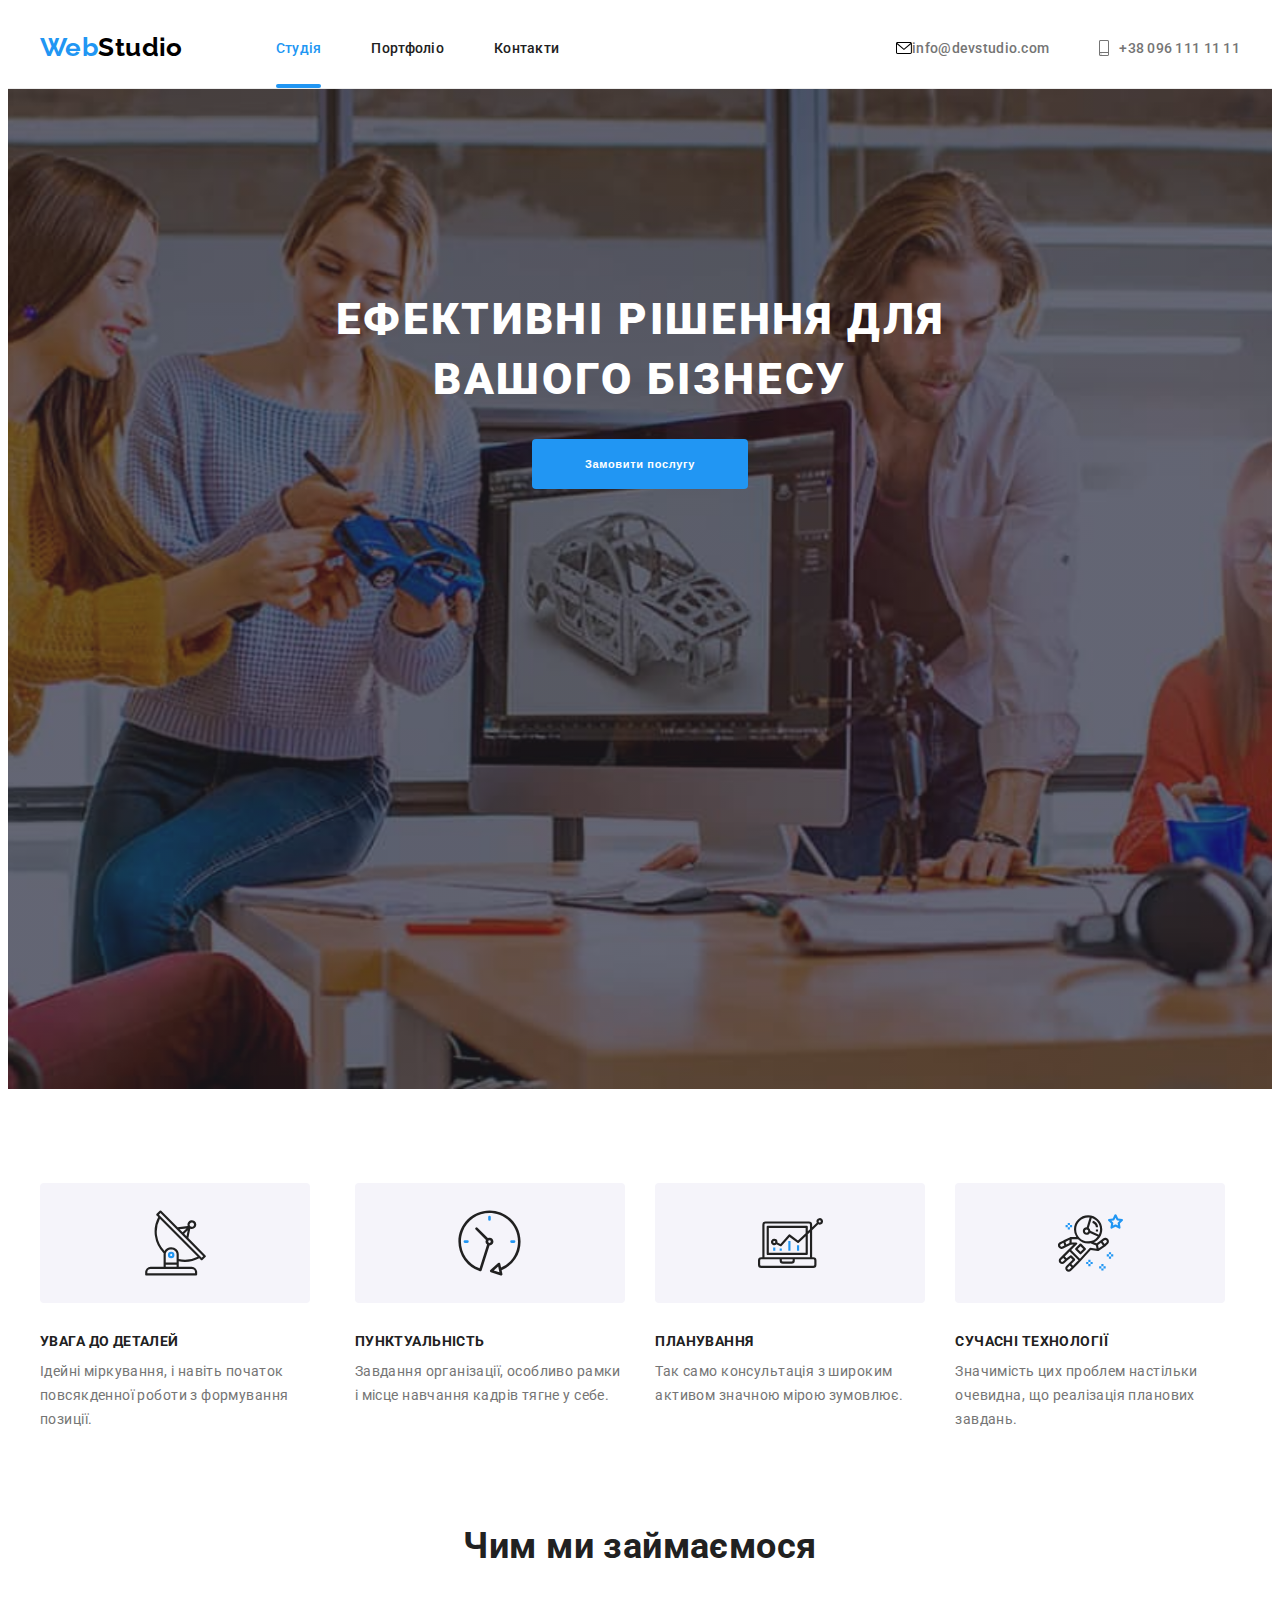
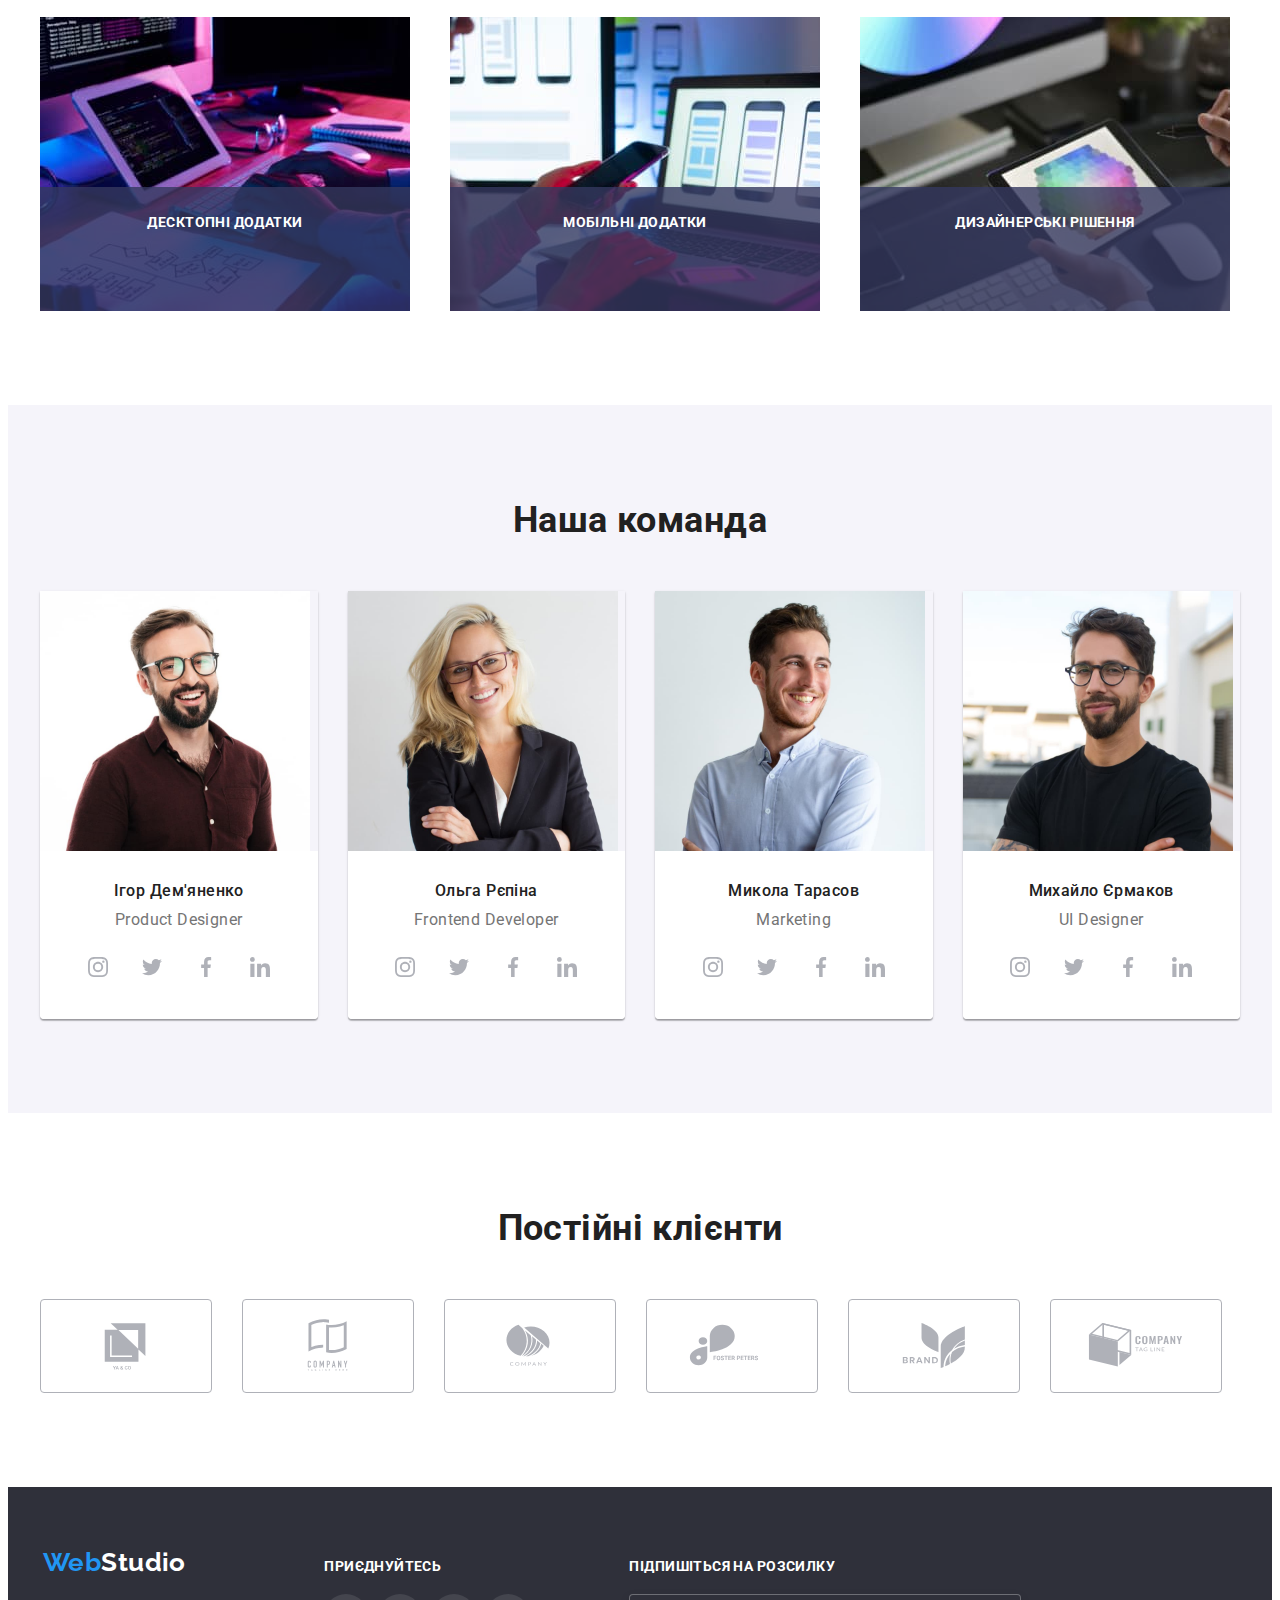
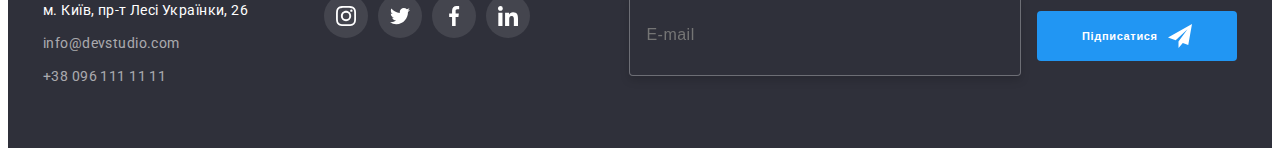
==== commit 83079185: "add BEM+ @mixin" ====
--- a/index.html
+++ b/index.html
@@ -24,36 +24,36 @@
   <body>
     <!-- Header -->
     <header class="header">
-      <div class="container header-container">
-        <nav class="header-nav">
-          <a class="logo header-logo link" href="./index.html"
-            >Web<span class="header-logo-part">Studio</span></a
+      <div class="container header__container">
+        <nav class="navigation">
+          <a class="logo header__logo link" href="./index.html"
+            >Web<span class="logo__text">Studio</span></a
           >
-          <ul class="header-nav-list list">
-            <li class="header-nav-item">
-              <a class="header-nav-link current link" href="./index.html">Студія</a>
-            </li>
-            <li class="header-nav-item">
-              <a class="header-nav-link link" href="./portfolio.html">Портфоліо</a>
-            </li>
-            <li class="header-nav-item">
-              <a class="header-nav-link link" href="./index.html">Контакти</a>
+          <ul class="menu list">
+            <li class="menu__item">
+              <a class="menu__link current link" href="./index.html">Студія</a>
+            </li>
+            <li class="menu__item">
+              <a class="menu__link link" href="./portfolio.html">Портфоліо</a>
+            </li>
+            <li class="menu__item">
+              <a class="menu__link link" href="./index.html">Контакти</a>
             </li>
           </ul>
         </nav>
-        <div class="header-tel">
-          <ul class="header-contacts list">
-            <li class="header-contacts-item">
-              <a class="header-contact-link link" href="mailto:info@devstudio.com">
-                <svg class="header-icon" width="16" height="12">
+        <div class="contacts">
+          <ul class="contacts__menu list">
+            <li class="contacts__item">
+              <a class="contacts__link link" href="mailto:info@devstudio.com">
+                <svg class="contacts__contacts__icon" width="16" height="12">
                   <use href="./images/icons.svg#icon-mail-head"></use>
                 </svg>
                 info@devstudio.com
               </a>
             </li>
-            <li class="header-contacts-item">
-              <a class="header-contact-link link" href="tel:+380961111111">
-                <svg class="header-icon" width="10" height="16">
+            <li class="contacts__item">
+              <a class="contacts__link link" href="tel:+380961111111">
+                <svg class="contacts__icon" width="10" height="16">
                   <use href="./images/icons.svg#icon-smartphone-head"></use>
                 </svg>
                 +38 096 111 11 11</a
@@ -67,56 +67,56 @@
     <main>
       <section class="hero section">
         <div class="container">
-          <h1 class="hero-title">Ефективні рішення для вашого бізнесу</h1>
-          <button class="hero-btn" type="button" data-modal-open>Замовити послугу</button>
+          <h1 class="hero__title">Ефективні рішення для вашого бізнесу</h1>
+          <button class="order__btn btn" type="button" data-modal-open>Замовити послугу</button>
         </div>
       </section>
       <!-- ===Values== -->
       <section class="values section">
         <div class="container">
           <h2 class="visually-hidden">наші цінності</h2>
-          <ul class="values-list list">
-            <li class="values-item">
-              <div class="values-container">
-                <svg class="values-icon" width="65" height="70">
+          <ul class="values__list list">
+            <li class="values__item">
+              <div class="values__img">
+                <svg class="values__icon" width="65" height="70">
                   <use href="./images/icons.svg#icon-antenna"></use>
                 </svg>
               </div>
-              <h3 class="values-title">УВАГА ДО ДЕТАЛЕЙ</h3>
-              <p class="values-text">
+              <h3 class="values__title">УВАГА ДО ДЕТАЛЕЙ</h3>
+              <p class="values__text">
                 Ідейні міркування, і навіть початок повсякденної роботи з формування позиції.
               </p>
             </li>
-            <li class="values-item">
-              <div class="values-container">
-                <svg class="values-icon" width="65" height="70">
+            <li class="values__item">
+              <div class="values__img">
+                <svg class="values__icon" width="65" height="70">
                   <use href="./images/icons.svg#icon-clock"></use>
                 </svg>
               </div>
-              <h3 class="values-title">ПУНКТУАЛЬНІСТЬ</h3>
-              <p class="values-text">
+              <h3 class="values__title">ПУНКТУАЛЬНІСТЬ</h3>
+              <p class="values__text">
                 Завдання організації, особливо рамки і місце навчання кадрів тягне у себе.
               </p>
             </li>
-            <li class="values-item">
-              <div class="values-container">
-                <svg class="values-icon" width="65" height="70">
+            <li class="values__item">
+              <div class="values__img">
+                <svg class="values__icon" width="65" height="70">
                   <use href="./images/icons.svg#icon-diagram"></use>
                 </svg>
               </div>
-              <h3 class="values-title">ПЛАНУВАННЯ</h3>
-              <p class="values-text">
+              <h3 class="values__title">ПЛАНУВАННЯ</h3>
+              <p class="values__text">
                 Так само консультація з широким активом значною мірою зумовлює.
               </p>
             </li>
-            <li class="values-item">
-              <div class="values-container">
-                <svg class="values-icon" width="65" height="70">
+            <li class="values__item">
+              <div class="values__img">
+                <svg class="values__icon" width="65" height="70">
                   <use href="./images/icons.svg#icon-astronaut"></use>
                 </svg>
               </div>
-              <h3 class="values-title">СУЧАСНІ ТЕХНОЛОГІЇ</h3>
-              <p class="values-text">
+              <h3 class="values__title">СУЧАСНІ ТЕХНОЛОГІЇ</h3>
+              <p class="values__text">
                 Значимість цих проблем настільки очевидна, що реалізація планових завдань.
               </p>
             </li>
@@ -127,19 +127,19 @@
       <!-- whatwedo -->
       <section class="gallery section">
         <div class="container">
-          <h2 class="section-title">Чим ми займаємося</h2>
-          <ul class="gallery-list list">
-            <li class="gallery-item">
+          <h2 class="section__title">Чим ми займаємося</h2>
+          <ul class="gallery__list list">
+            <li class="gallery__item">
               <img src="./images/whatwedo1.jpg" alt="whatwedo1" width="370" height="295" />
-              <p class="gallery-bottom-text">Десктопні додатки</p>
-            </li>
-            <li class="gallery-item">
+              <p class="gallery__bottom-text">Десктопні додатки</p>
+            </li>
+            <li class="gallery__item">
               <img src="./images/whatwedo2.jpg" alt="whatwedo2" width="370" height="295" />
-              <p class="gallery-bottom-text">Мобільні додатки</p>
-            </li>
-            <li class="gallery-item">
+              <p class="gallery__bottom-text">Мобільні додатки</p>
+            </li>
+            <li class="gallery__item">
               <img src="./images/whatwedo3.jpg" alt="whatwedo3" width="370" height="295" />
-              <p class="gallery-bottom-text">Дизайнерські рішення</p>
+              <p class="gallery__bottom-text">Дизайнерські рішення</p>
             </li>
           </ul>
         </div>
@@ -148,7 +148,7 @@
       <!-- our team -->
       <section class="team section">
         <div class="container">
-          <h2 class="section-title">Наша команда</h2>
+          <h2 class="section__title">Наша команда</h2>
           <ul class="team-list list">
             <li class="team-item">
               <img src="./images/team1.jpg" alt="team-member1" height="260" width="270" />
@@ -413,7 +413,7 @@
                 <input type="email" name="email" placeholder="E-mail" class="footer-input" />
               </label>
 
-              <button type="submit" class="footer-input-button">
+              <button type="submit" class="footer-input-button btn">
                 Підписатися
                 <svg class="footer-icon-btn" width="24" height="24">
                   <use href="./images/icons.svg#icon-send"></use>
--- a/css/main.min.css
+++ b/css/main.min.css
@@ -1 +1 @@
-:root{--accent-color: #2196f3;--primary-text-color: #212121;--secondary-text-color: #757575;--hero-footer-color: #2f303a;--background-text-color: #ffffff;--svg-primary-color: #afb1b8;--background-section-color: #f5f5f5;--transition-duration: 250ms;--transition-timing-function: cubic-bezier(0.4, 0, 0.2, 1)}p,h1,h2,h3{margin:0}ul{margin:0;padding:0}.link{text-decoration:none}.list{list-style:none}body{font-family:"Roboto",sans-serif;font-size:14px;color:var(--primary-text-color);background-color:var(--background-text-color);letter-spacing:.03em}.container{width:1200px;padding-left:15px;padding-right:15px;margin:0 auto}.logo{font-family:"Raleway";font-style:normal;font-weight:700;font-size:26px;line-height:1.1923076923;display:inline-block}.section{padding:94px 0}.visually-hidden{position:absolute;white-space:nowrap;width:1px;height:1px;overflow:hidden;border:0;padding:0;clip:rect(0 0 0 0);-webkit-clip-path:inset(50%);clip-path:inset(50%);margin:-1px}img{display:block;max-width:100%;height:auto}.section-title{font-size:36px;line-height:1.1666666667;margin-bottom:50px;text-align:center}.header{border-bottom:1px solid #ececec;height:80px}.header-container,.header-nav{display:-webkit-box;display:-ms-flexbox;display:flex;-webkit-box-align:center;-ms-flex-align:center;align-items:center}.header-logo{color:var(--accent-color);margin-right:93px;padding-top:24px;padding-bottom:25px;display:inline-block}.header-logo-part{color:#000}.header-nav-list{display:-webkit-box;display:-ms-flexbox;display:flex}.header-nav-item:not(:last-child){margin-right:50px}.header-nav-link{font-weight:500;line-height:1.1428571429;letter-spacing:.02em;color:var(--primary-text-color);display:inline-block;padding-top:32px;padding-bottom:32px;position:relative;-webkit-transition:color var(--transition-duration) var(--transition-timing-function);transition:color var(--transition-duration) var(--transition-timing-function)}.header-nav-link:hover,.header-nav-link:focus{color:var(--accent-color)}.header-nav-link.current{color:var(--accent-color)}.header-nav-link::after{content:"";display:block;width:100%;height:4px;background:#2196f3;border-radius:2px;left:0;bottom:0;position:absolute;opacity:0}.header-nav-link:hover::after,.header-nav-link:focus::after{content:"";width:100%;height:4px;background-color:var(--accent-color);border-radius:2px;left:0;bottom:0;position:absolute}.header-nav-link.current::after{opacity:1}.header-tel{margin-left:auto}.header-contacts{display:-webkit-box;display:-ms-flexbox;display:flex;gap:50px}.header-contact-link{font-weight:500;line-height:1.1428571429;letter-spacing:.02em;color:var(--secondary-text-color);display:-webkit-box;display:-ms-flexbox;display:flex;-webkit-box-align:center;-ms-flex-align:center;align-items:center;padding-top:32px;padding-bottom:32px;-webkit-transition:color var(--transition-duration) var(--transition-timing-function);transition:color var(--transition-duration) var(--transition-timing-function)}.header-contact-link:hover,.header-contact-link:focus{color:var(--accent-color)}.header-icon{margin-right:10px;fill:currentColor}.header-icon:hover,.header-icon:focus{fill:var(--accent-color)}.hero{background-color:var(--hero-footer-color);padding:200px 0;text-align:center;max-width:1600px;height:600px;background-image:-webkit-gradient(linear, left top, left bottom, from(rgba(47, 48, 58, 0.4)), to(rgba(47, 48, 58, 0.4))),url(../images/hero.jpg);background-image:linear-gradient(rgba(47, 48, 58, 0.4), rgba(47, 48, 58, 0.4)),url(../images/hero.jpg);background-size:cover;background-position:center;background-repeat:no-repeat;margin:0 auto}.hero-title{font-weight:900;font-size:44px;line-height:1.3636363636;letter-spacing:.06em;text-transform:uppercase;color:var(--background-text-color);max-width:696px;margin:0 auto 30px}.hero-btn{font-family:"Roboto";font-style:normal;font-weight:700;font-size:16px;line-height:1.875;letter-spacing:.06em;color:var(--background-text-color);background:var(--accent-color);cursor:pointer;margin:0 auto;display:block;-webkit-box-shadow:0px 4px 4px rgba(0,0,0,.15);box-shadow:0px 4px 4px rgba(0,0,0,.15);border-radius:4px;min-width:216px;height:50px;border:none}.values{border-color:var(--background-text-color)}.values-list{display:-webkit-box;display:-ms-flexbox;display:flex}.values-item:not(:last-child){margin-right:30px}.values-container{width:270px;height:120px;background:#f5f4fa;border-radius:4px;gap:30px;margin-bottom:30px;-webkit-box-align:center;-ms-flex-align:center;align-items:center;-webkit-box-pack:center;-ms-flex-pack:center;justify-content:center;display:-webkit-box;display:-ms-flexbox;display:flex}.values-icon{-webkit-box-align:center;-ms-flex-align:center;align-items:center;-webkit-box-pack:center;-ms-flex-pack:center;justify-content:center}.values-title{font-size:14px;line-height:1.1428571429;text-transform:uppercase;margin-bottom:10px}.values-text{line-height:1.7142857143;color:var(--secondary-text-color);min-width:270px}.gallery{padding-top:0;background-color:var(--background-text-color)}.gallery-list{display:-webkit-box;display:-ms-flexbox;display:flex}.gallery-item:not(:last-child){margin-right:30px}.gallery-item{width:calc(100% - 60px)/3;position:relative}.gallery-bottom-text{width:370px;height:70px;bottom:0;left:0;color:var(--background-text-color);line-height:1.1428571429;font-weight:700;text-align:center;text-transform:uppercase;background-color:rgba(53,56,95,.8);padding-top:27px;padding-bottom:27px;position:absolute}.team{background:#f5f4fa}.team-list{display:-webkit-box;display:-ms-flexbox;display:flex}.team-item:not(:last-child){margin-right:30px}.team-item{width:calc((100% - 90px)/4);-webkit-box-shadow:0px 1px 3px rgba(0,0,0,.12),0px 1px 1px rgba(0,0,0,.14),0px 2px 1px rgba(0,0,0,.2);box-shadow:0px 1px 3px rgba(0,0,0,.12),0px 1px 1px rgba(0,0,0,.14),0px 2px 1px rgba(0,0,0,.2);border-radius:0px 0px 4px 4px}.team-section{padding:30px 0;background:#fff;border-radius:0px 0px 4px 4px;text-align:center}.team-title-name{font-weight:500;font-size:16px;line-height:1.1875;margin-bottom:10px}.team-bottom-text{font-size:16px;line-height:1.1875;color:var(--secondary-text-color);margin-bottom:16px}.team-soc-list{display:-webkit-box;display:-ms-flexbox;display:flex;-webkit-box-pack:center;-ms-flex-pack:center;justify-content:center;gap:10px}.team-soc-link{width:44px;height:44px;border-radius:50%;background-color:var(--background-text-color);display:-webkit-box;display:-ms-flexbox;display:flex;-webkit-box-align:center;-ms-flex-align:center;align-items:center;-webkit-box-pack:center;-ms-flex-pack:center;justify-content:center;-webkit-transition:background-color var(--transition-duration) var(--transition-timing-function),fill var(--transition-duration) var(--transition-timing-function);transition:background-color var(--transition-duration) var(--transition-timing-function),fill var(--transition-duration) var(--transition-timing-function)}.team-soc-icon{fill:var(--svg-primary-color)}.team-soc-link:hover,.team-soc-link:focus{background-color:var(--accent-color)}.team-soc-link:hover .team-soc-icon,.team-soc-link:focus .team-soc-icon{fill:var(--background-text-color)}.customer{background-color:var(--background-text-color)}.customer-title{font-size:36px;line-height:1.1666666667;text-align:center;color:var(--primary-text-color);margin-bottom:50px}.customer-list{display:-webkit-box;display:-ms-flexbox;display:flex;gap:30px}.customer-link{width:170px;height:92px;border:1px solid var(--svg-primary-color);border-radius:4px;display:-webkit-box;display:-ms-flexbox;display:flex;-webkit-box-align:center;-ms-flex-align:center;align-items:center;-webkit-box-pack:center;-ms-flex-pack:center;justify-content:center;-webkit-transition:border-color var(--transition-duration) var(--transition-timing-function);transition:border-color var(--transition-duration) var(--transition-timing-function)}.customer-icon{fill:var(--svg-primary-color);height:60px;-webkit-transition:fill var(--transition-duration) var(--transition-timing-function);transition:fill var(--transition-duration) var(--transition-timing-function)}.customer-link:hover,.customer-link:focus{border-color:var(--accent-color)}.customer-link:hover .customer-icon,.customer-link:focus .customer-icon{fill:var(--accent-color)}.footer{background:var(--hero-footer-color);padding:60px 0}.footer-wrap{display:-webkit-box;display:-ms-flexbox;display:flex;-webkit-box-align:baseline;-ms-flex-align:baseline;align-items:baseline;-ms-flex-pack:distribute;justify-content:space-around}.footer-contacts-box{margin-right:70px}.footer-logo{display:inline-block;margin-bottom:20px;color:var(--accent-color)}.footer-logo-part{color:var(--background-text-color)}.footer-contacts-address{font-size:14px;font-style:normal;line-height:1.7142857143;color:var(--background-text-color);margin-bottom:9px}.footer-contats-list li:not(:last-child){margin-bottom:9px}.footer-contacts-link{line-height:1.7142857143;color:rgba(255,255,255,.6);-webkit-transition:color var(--transition-duration) var(--transition-timing-function);transition:color var(--transition-duration) var(--transition-timing-function)}.footer-contacts-link:hover,.footer-contacts-link:focus{color:var(--accent-color)}.footer-social{margin-right:93px}.footer-social-text{display:inline-block;font-weight:700;font-size:14px;line-height:1.1428571429;text-transform:uppercase;color:var(--background-text-color);margin-bottom:20px;color:var(--background-text-color)}.footer-social-list{display:-webkit-box;display:-ms-flexbox;display:flex;gap:10px}.footer-social-link{width:44px;height:44px;border-radius:50%;background-color:rgba(255,255,255,.1);display:-webkit-box;display:-ms-flexbox;display:flex;-webkit-box-align:center;-ms-flex-align:center;align-items:center;-webkit-box-pack:center;-ms-flex-pack:center;justify-content:center;-webkit-transition:background-color var(--transition-duration) var(--transition-timing-function);transition:background-color var(--transition-duration) var(--transition-timing-function)}.footer-social-icon{fill:var(--background-text-color)}.footer-social-link:hover,.footer-social-link:focus{background-color:var(--accent-color)}.footer-social-link:hover .footer-social-icon,.footer-social-link:focus .footer-social-icon{fill:var(--background-text-color)}.footer-input-text{font-weight:700;line-height:1.1428571429;text-transform:uppercase;color:var(--background-text-color);margin-bottom:20px}.footer-input{border:1px solid rgba(255,255,255,.3);border-radius:4px;min-width:358px;height:50px;color:rgba(255,255,255,.6);background-color:#2f303a;font-weight:400;font-size:16px;line-height:1.25;letter-spacing:.03em;-webkit-filter:drop-shadow(0px 4px 4px rgba(0, 0, 0, 0.15));filter:drop-shadow(0px 4px 4px rgba(0, 0, 0, 0.15));border-radius:4px;outline:rgba(0,0,0,0);padding:15px 16px}.footer-input-button{-webkit-box-shadow:0px 4px 4px rgba(0,0,0,.15);box-shadow:0px 4px 4px rgba(0,0,0,.15);border-radius:4px;border:none;display:block;background-color:var(--accent-color);color:var(--background-text-color);-webkit-box-align:center;-ms-flex-align:center;align-items:center;text-align:center;letter-spacing:.06em;font-weight:700;font-size:16px;line-height:1.88;padding:13px 28px;min-width:200px;height:50px;margin-left:12px;display:-webkit-inline-box;display:-ms-inline-flexbox;display:inline-flex;-webkit-box-pack:center;-ms-flex-pack:center;justify-content:center;gap:10px;cursor:pointer}.portfolio-navigation-list{display:-webkit-box;display:-ms-flexbox;display:flex;-webkit-box-pack:center;-ms-flex-pack:center;justify-content:center;gap:8px;margin-bottom:50px}.portfolio-btn{font-family:"Roboto";font-style:normal;font-weight:500;font-size:16px;line-height:1.625;color:var(--primary-text-color);border-radius:4px;border:rgba(0,0,0,0);padding:6px 22px;background:#f5f4fa;cursor:pointer;-webkit-transition:color var(--transition-duration) var(--transition-timing-function),background-color var(--transition-duration) var(--transition-timing-function),-webkit-box-shadow var(--transition-duration) var(--transition-timing-function);transition:color var(--transition-duration) var(--transition-timing-function),background-color var(--transition-duration) var(--transition-timing-function),-webkit-box-shadow var(--transition-duration) var(--transition-timing-function);transition:color var(--transition-duration) var(--transition-timing-function),background-color var(--transition-duration) var(--transition-timing-function),box-shadow var(--transition-duration) var(--transition-timing-function);transition:color var(--transition-duration) var(--transition-timing-function),background-color var(--transition-duration) var(--transition-timing-function),box-shadow var(--transition-duration) var(--transition-timing-function),-webkit-box-shadow var(--transition-duration) var(--transition-timing-function)}.portfolio-btn:hover,.portfolio-btn:focus,.portfolio-btn.active{color:var(--background-text-color);background-color:var(--accent-color);-webkit-box-shadow:0px 3px 1px rgba(0,0,0,.1),0px 1px 2px rgba(0,0,0,.08),0px 2px 2px rgba(0,0,0,.12);box-shadow:0px 3px 1px rgba(0,0,0,.1),0px 1px 2px rgba(0,0,0,.08),0px 2px 2px rgba(0,0,0,.12)}.portfolio-hero-list{display:-webkit-box;display:-ms-flexbox;display:flex;-ms-flex-wrap:wrap;flex-wrap:wrap;gap:30px}.portfolio-hero-item{width:calc((100% - 60px)/3);-webkit-transition:-webkit-box-shadow var(--transition-duration) var(--transition-timing-function);transition:-webkit-box-shadow var(--transition-duration) var(--transition-timing-function);transition:box-shadow var(--transition-duration) var(--transition-timing-function);transition:box-shadow var(--transition-duration) var(--transition-timing-function), -webkit-box-shadow var(--transition-duration) var(--transition-timing-function)}.portfolio-hero-item:hover,.portfolio-hero-item:focus{-webkit-box-shadow:0px 1px 1px rgba(0,0,0,.12),0px 4px 4px rgba(0,0,0,.06),1px 4px 6px rgba(0,0,0,.16);box-shadow:0px 1px 1px rgba(0,0,0,.12),0px 4px 4px rgba(0,0,0,.06),1px 4px 6px rgba(0,0,0,.16)}.portfolio-hero-item:last-child{margin-right:0}.portfolio-link{display:block}.portfolio-link:hover .portfolio-overlay-text,.portfolio-link:focus .portfolio-overlay-text{-webkit-transform:translateY(0);transform:translateY(0)}.portfolio-overlay{position:relative;overflow:hidden}.portfolio-overlay-text{font-size:18px;line-height:1.56;color:var(--background-text-color);background-color:rgba(33,150,243,.9);padding:63px 24px;position:absolute;top:0;left:0;height:100%;-webkit-transform:translateY(100%);transform:translateY(100%);-webkit-transition:-webkit-transform var(--transition-duration) var(--transition-timing-function);transition:-webkit-transform var(--transition-duration) var(--transition-timing-function);transition:transform var(--transition-duration) var(--transition-timing-function);transition:transform var(--transition-duration) var(--transition-timing-function), -webkit-transform var(--transition-duration) var(--transition-timing-function);overflow:auto}.portfolio-item-box{padding:20px 24px;border:1px solid #eee;border-top:none}.portfolio-title{font-size:18px;line-height:2;letter-spacing:.06em;color:var(--primary-text-color);margin-bottom:4px}.portfolio-text{font-size:16px;line-height:1.875;color:var(--secondary-text-color)}.backdrop{position:fixed;top:0;width:100%;height:100%;background-color:rgba(0,0,0,.2);-webkit-transition:opacity var(--transition-duration) var(--transition-timing-function),visibility var(--transition-duration) var(--transition-timing-function);transition:opacity var(--transition-duration) var(--transition-timing-function),visibility var(--transition-duration) var(--transition-timing-function)}.modal{width:528px;min-height:581px;background-color:var(--background-text-color);-webkit-box-shadow:0px 1px 3px rgba(0,0,0,.12),0px 1px 1px rgba(0,0,0,.14),0px 2px 1px rgba(0,0,0,.2);box-shadow:0px 1px 3px rgba(0,0,0,.12),0px 1px 1px rgba(0,0,0,.14),0px 2px 1px rgba(0,0,0,.2);border-radius:4px;position:absolute;top:50%;left:50%;-webkit-transform:translate(-50%, -50%);transform:translate(-50%, -50%);padding:40px}.modal-btn{width:30px;height:30px;border:1px solid rgba(0,0,0,.1);background-color:var(--background-text-color);border-radius:50%;position:absolute;top:8px;right:8px;display:-webkit-box;display:-ms-flexbox;display:flex;-webkit-box-pack:center;-ms-flex-pack:center;justify-content:center;-webkit-box-align:center;-ms-flex-align:center;align-items:center;cursor:pointer;-webkit-transition:fill var(--transition-duration) var(--transition-timing-function);transition:fill var(--transition-duration) var(--transition-timing-function)}.modal-btn:hover,.modal-btn:focus{fill:var(--accent-color)}.is-hidden{opacity:0;visibility:hidden;pointer-events:none}.modal-title{text-align:center;font-size:20px;line-height:1.15;text-align:center;color:var(--primary-text-color);margin-bottom:12px}.modal-field{margin-bottom:10px}.modal-field:nth-child(4){margin-bottom:20px}.label-name{font-weight:400;font-size:12px;line-height:1.1666666667;letter-spacing:.01em;color:var(--secondary-text-color);margin-bottom:5px;display:inline-block}.input-wrap{position:relative}.modal-input{width:100%;height:40px;border:1px solid rgba(33,33,33,.2);border-radius:4px;display:inline-block;outline:rgba(0,0,0,0);cursor:pointer;padding:12px 12px 12px 42px;-webkit-transition:border-color var(--transition-duration) var(--transition-timing-function);transition:border-color var(--transition-duration) var(--transition-timing-function)}.modal-input:focus{border-color:var(--accent-color)}.modal-input:focus+.input-icon{fill:var(--accent-color)}.input-icon{position:absolute;top:50%;-webkit-transform:translateY(-50%);transform:translateY(-50%);left:15px;-webkit-transition:fill var(--transition-duration) var(--transition-timing-function);transition:fill var(--transition-duration) var(--transition-timing-function)}.form-comment{display:block;width:100%;height:120px;resize:none;border:1px solid rgba(33,33,33,.2);border-radius:4px;outline:rgba(0,0,0,0);padding:16px 12px;cursor:pointer;-webkit-transition:border-color var(--transition-duration) var(--transition-timing-function);transition:border-color var(--transition-duration) var(--transition-timing-function)}.form-comment:focus{border-color:var(--accent-color)}.modal-checkbox{margin-bottom:30px}.checkbox-text{line-height:1.71;-webkit-box-align:center;-ms-flex-align:center;align-items:center;display:-webkit-box;display:-ms-flexbox;display:flex;cursor:pointer;padding-left:12px}.checkbox-text span{width:16px;height:15px;border:2px solid #111319;border-radius:2px;margin-right:8px;display:-webkit-box;display:-ms-flexbox;display:flex;-webkit-box-align:center;-ms-flex-align:center;align-items:center;-webkit-box-pack:center;-ms-flex-pack:center;justify-content:center;fill:rgba(0,0,0,0);-webkit-transition:fill var(--transition-duration) var(--transition-timing-function),background-color var(--transition-duration) var(--transition-timing-function);transition:fill var(--transition-duration) var(--transition-timing-function),background-color var(--transition-duration) var(--transition-timing-function)}.input-check:checked+.checkbox-text span{background-color:var(--accent-color);fill:var(--background-text-color);border-color:rgba(0,0,0,0)}.policy-text{font-size:14px;line-height:1.71;color:var(--secondary-text-color);margin-left:8px}.policy-link{font-size:14px;line-height:1.71;color:var(--accent-color)}.modal-send-btn{border:none;background-color:var(--accent-color);-webkit-box-shadow:0px 4px 4px rgba(0,0,0,.15);box-shadow:0px 4px 4px rgba(0,0,0,.15);border-radius:4px;display:block;min-width:200px;height:50px;padding:10px 52px;font-weight:700;font-size:16px;line-height:1.88;-webkit-box-align:center;-ms-flex-align:center;align-items:center;text-align:center;letter-spacing:.06em;color:var(--background-text-color);margin:0 auto;cursor:pointer;-webkit-transition:background-color var(--transition-duration) var(--transition-timing-function);transition:background-color var(--transition-duration) var(--transition-timing-function)}.modal-send-btn:hover,.modal-send-btn:focus{background-color:#188ce8}/*# sourceMappingURL=main.min.css.map */+:root{--accent-color: #2196f3;--primary-text-color: #212121;--secondary-text-color: #757575;--hero-footer-color: #2f303a;--background-text-color: #ffffff;--svg-primary-color: #afb1b8;--background-section-color: #f5f5f5;--transition-duration: 250ms;--transition-timing-function: cubic-bezier(0.4, 0, 0.2, 1)}p,h1,h2,h3{margin:0}ul{margin:0;padding:0}.link{text-decoration:none}.list{list-style:none}img{display:block;max-width:100%;height:auto}body{font-family:"Roboto",sans-serif;font-size:14px;color:var(--primary-text-color);background-color:var(--background-text-color);letter-spacing:.03em}.container{width:1200px;padding-left:15px;padding-right:15px;margin:0 auto}.btn{font-weight:700;font-size:11px;line-height:1.875;letter-spacing:.06em;border-radius:4px;height:50px;color:var(--background-text-color);background:var(--accent-color);border:none;cursor:pointer}.logo{font-family:"Raleway";font-style:normal;font-weight:700;font-size:26px;line-height:1.1923076923;display:inline-block}.section{padding:94px 0}.visually-hidden{position:absolute;white-space:nowrap;width:1px;height:1px;overflow:hidden;border:0;padding:0;clip:rect(0 0 0 0);-webkit-clip-path:inset(50%);clip-path:inset(50%);margin:-1px}.section__title{font-size:36px;line-height:1.1666666667;margin-bottom:50px;text-align:center}.backdrop{position:fixed;top:0;width:100%;height:100%;background-color:rgba(0,0,0,.2);-webkit-transition:opacity var(--transition-duration) var(--transition-timing-function),visibility var(--transition-duration) var(--transition-timing-function);transition:opacity var(--transition-duration) var(--transition-timing-function),visibility var(--transition-duration) var(--transition-timing-function)}.modal{width:528px;min-height:581px;background-color:var(--background-text-color);-webkit-box-shadow:0px 1px 3px rgba(0,0,0,.12),0px 1px 1px rgba(0,0,0,.14),0px 2px 1px rgba(0,0,0,.2);box-shadow:0px 1px 3px rgba(0,0,0,.12),0px 1px 1px rgba(0,0,0,.14),0px 2px 1px rgba(0,0,0,.2);border-radius:4px;position:absolute;top:50%;left:50%;-webkit-transform:translate(-50%, -50%);transform:translate(-50%, -50%);padding:40px}.modal-btn{width:30px;height:30px;border:1px solid rgba(0,0,0,.1);background-color:var(--background-text-color);border-radius:50%;position:absolute;top:8px;right:8px;display:-webkit-box;display:-ms-flexbox;display:flex;-webkit-box-pack:center;-ms-flex-pack:center;justify-content:center;-webkit-box-align:center;-ms-flex-align:center;align-items:center;cursor:pointer;-webkit-transition:fill var(--transition-duration) var(--transition-timing-function);transition:fill var(--transition-duration) var(--transition-timing-function)}.modal-btn:hover,.modal-btn:focus{fill:var(--accent-color)}.is-hidden{opacity:0;visibility:hidden;pointer-events:none}.modal-title{text-align:center;font-size:20px;line-height:1.15;text-align:center;color:var(--primary-text-color);margin-bottom:12px}.modal-field{margin-bottom:10px}.modal-field:nth-child(4){margin-bottom:20px}.label-name{font-weight:400;font-size:12px;line-height:1.1666666667;letter-spacing:.01em;color:var(--secondary-text-color);margin-bottom:5px;display:inline-block}.input-wrap{position:relative}.modal-input{width:100%;height:40px;border:1px solid rgba(33,33,33,.2);border-radius:4px;display:inline-block;outline:rgba(0,0,0,0);cursor:pointer;padding:12px 12px 12px 42px;-webkit-transition:border-color var(--transition-duration) var(--transition-timing-function);transition:border-color var(--transition-duration) var(--transition-timing-function)}.modal-input:focus{border-color:var(--accent-color)}.input-icon{position:absolute;top:50%;-webkit-transform:translateY(-50%);transform:translateY(-50%);left:15px;-webkit-transition:fill var(--transition-duration) var(--transition-timing-function);transition:fill var(--transition-duration) var(--transition-timing-function)}.modal-input:focus+.input-icon{fill:var(--accent-color)}.form-comment{display:block;width:100%;height:120px;resize:none;border:1px solid rgba(33,33,33,.2);border-radius:4px;outline:rgba(0,0,0,0);padding:16px 12px;cursor:pointer;-webkit-transition:border-color var(--transition-duration) var(--transition-timing-function);transition:border-color var(--transition-duration) var(--transition-timing-function)}.form-comment:focus{border-color:var(--accent-color)}.modal-checkbox{margin-bottom:30px}.checkbox-text{line-height:1.71;-webkit-box-align:center;-ms-flex-align:center;align-items:center;display:-webkit-box;display:-ms-flexbox;display:flex;cursor:pointer;padding-left:12px}.checkbox-text span{width:16px;height:15px;border:2px solid #111319;border-radius:2px;margin-right:8px;display:-webkit-box;display:-ms-flexbox;display:flex;-webkit-box-align:center;-ms-flex-align:center;align-items:center;-webkit-box-pack:center;-ms-flex-pack:center;justify-content:center;fill:rgba(0,0,0,0);-webkit-transition:fill var(--transition-duration) var(--transition-timing-function),background-color var(--transition-duration) var(--transition-timing-function);transition:fill var(--transition-duration) var(--transition-timing-function),background-color var(--transition-duration) var(--transition-timing-function)}.checkbox-text .input-check:checked+span{background-color:var(--accent-color);fill:var(--background-text-color);border-color:rgba(0,0,0,0)}.policy-text{font-size:14px;line-height:1.71;color:var(--secondary-text-color);margin-left:8px}.policy-link{font-size:14px;line-height:1.71;color:var(--accent-color)}.modal-send-btn{border:none;background-color:var(--accent-color);-webkit-box-shadow:0px 4px 4px rgba(0,0,0,.15);box-shadow:0px 4px 4px rgba(0,0,0,.15);border-radius:4px;display:block;min-width:200px;height:50px;padding:10px 52px;font-weight:700;font-size:16px;line-height:1.88;-webkit-box-align:center;-ms-flex-align:center;align-items:center;text-align:center;letter-spacing:.06em;color:var(--background-text-color);margin:0 auto;cursor:pointer;-webkit-transition:background-color var(--transition-duration) var(--transition-timing-function);transition:background-color var(--transition-duration) var(--transition-timing-function)}.modal-send-btn:hover,.modal-send-btn:focus{background-color:#188ce8}.header{border-bottom:1px solid #ececec;height:80px}.header__container,.navigation{display:-webkit-box;display:-ms-flexbox;display:flex;-webkit-box-align:center;-ms-flex-align:center;align-items:center}.header__logo{color:var(--accent-color);margin-right:93px;padding-top:24px;padding-bottom:25px;display:inline-block}.logo__text{color:#000}.menu{display:-webkit-box;display:-ms-flexbox;display:flex}.menu__item:not(:last-child){margin-right:50px}.menu__link{font-weight:500;line-height:1.1428571429;letter-spacing:.02em;color:var(--primary-text-color);display:inline-block;padding-top:32px;padding-bottom:32px;position:relative;-webkit-transition:color var(--transition-duration) var(--transition-timing-function);transition:color var(--transition-duration) var(--transition-timing-function)}.menu__link:hover,.menu__link:focus{color:var(--accent-color)}.menu__link.current{color:var(--accent-color)}.menu__link::after{content:"";display:block;width:100%;height:4px;background:#2196f3;border-radius:2px;left:0;bottom:0;position:absolute;opacity:0}.menu__link:hover::after,.menu__link:focus::after{content:"";width:100%;height:4px;background-color:var(--accent-color);border-radius:2px;left:0;bottom:0;position:absolute}.menu__link.current::after{opacity:1}.contacts{margin-left:auto}.contacts__menu{display:-webkit-box;display:-ms-flexbox;display:flex;gap:50px}.contacts__link{font-weight:500;line-height:1.1428571429;letter-spacing:.02em;color:var(--secondary-text-color);display:-webkit-box;display:-ms-flexbox;display:flex;-webkit-box-align:center;-ms-flex-align:center;align-items:center;padding-top:32px;padding-bottom:32px;-webkit-transition:color var(--transition-duration) var(--transition-timing-function);transition:color var(--transition-duration) var(--transition-timing-function)}.contacts__link:hover,.contacts__link:focus{color:var(--accent-color)}.contacts__icon{margin-right:10px;fill:currentColor}.contacts__icon:hover,.contacts__icon:focus{fill:var(--accent-color)}.hero{background-color:var(--hero-footer-color);padding:200px 0;text-align:center;max-width:1600px;height:600px;background-image:-webkit-gradient(linear, left top, left bottom, from(rgba(47, 48, 58, 0.4)), to(rgba(47, 48, 58, 0.4))),url(../images/hero.jpg);background-image:linear-gradient(rgba(47, 48, 58, 0.4), rgba(47, 48, 58, 0.4)),url(../images/hero.jpg);background-size:cover;background-position:center;background-repeat:no-repeat;margin:0 auto}.hero__title{font-weight:900;font-size:44px;line-height:1.3636363636;letter-spacing:.06em;text-transform:uppercase;color:var(--background-text-color);max-width:696px;margin:0 auto 30px}.order__btn{min-width:216px;margin:0 auto}.values{border-color:var(--background-text-color)}.values__list{display:-webkit-box;display:-ms-flexbox;display:flex}.values__item:not(:last-child){margin-right:30px}.values__img{width:270px;height:120px;background:#f5f4fa;border-radius:4px;gap:30px;margin-bottom:30px;-webkit-box-align:center;-ms-flex-align:center;align-items:center;-webkit-box-pack:center;-ms-flex-pack:center;justify-content:center;display:-webkit-box;display:-ms-flexbox;display:flex}.values__icon{-webkit-box-align:center;-ms-flex-align:center;align-items:center;-webkit-box-pack:center;-ms-flex-pack:center;justify-content:center}.values__title{font-size:14px;line-height:1.1428571429;text-transform:uppercase;margin-bottom:10px}.values__text{line-height:1.7142857143;color:var(--secondary-text-color);min-width:270px}.gallery{padding-top:0;background-color:var(--background-text-color)}.gallery__list{display:-webkit-box;display:-ms-flexbox;display:flex}.gallery__item{width:calc((100% - 60px)/3);position:relative}.gallery__item:not(:last-child){margin-right:30px}.gallery__bottom-text{width:370px;height:70px;bottom:0;left:0;color:var(--background-text-color);line-height:1.1428571429;font-weight:700;text-align:center;text-transform:uppercase;background-color:rgba(53,56,95,.8);padding-top:27px;padding-bottom:27px;position:absolute}.team{background:#f5f4fa}.team-list{display:-webkit-box;display:-ms-flexbox;display:flex}.team-item{width:calc((100% - 90px)/4);-webkit-box-shadow:0px 1px 3px rgba(0,0,0,.12),0px 1px 1px rgba(0,0,0,.14),0px 2px 1px rgba(0,0,0,.2);box-shadow:0px 1px 3px rgba(0,0,0,.12),0px 1px 1px rgba(0,0,0,.14),0px 2px 1px rgba(0,0,0,.2);border-radius:0px 0px 4px 4px}.team-item:not(:last-child){margin-right:30px}.team-section{padding:30px 0;background:#fff;border-radius:0px 0px 4px 4px;text-align:center}.team-title-name{font-weight:500;font-size:16px;line-height:1.1875;margin-bottom:10px}.team-bottom-text{font-size:16px;line-height:1.1875;color:var(--secondary-text-color);margin-bottom:16px}.team-soc-list{display:-webkit-box;display:-ms-flexbox;display:flex;-webkit-box-pack:center;-ms-flex-pack:center;justify-content:center;gap:10px}.team-soc-link{width:44px;height:44px;border-radius:50%;background-color:var(--background-text-color);display:-webkit-box;display:-ms-flexbox;display:flex;-webkit-box-align:center;-ms-flex-align:center;align-items:center;-webkit-box-pack:center;-ms-flex-pack:center;justify-content:center;-webkit-transition:background-color var(--transition-duration) var(--transition-timing-function),fill var(--transition-duration) var(--transition-timing-function);transition:background-color var(--transition-duration) var(--transition-timing-function),fill var(--transition-duration) var(--transition-timing-function)}.team-soc-link:hover,.team-soc-link:focus{background-color:var(--accent-color)}.team-soc-icon{fill:var(--svg-primary-color)}.team-soc-link:hover .team-soc-icon,.team-soc-link:focus .team-soc-icon{fill:var(--background-text-color)}.customer{background-color:var(--background-text-color)}.customer-title{font-size:36px;line-height:1.1666666667;text-align:center;color:var(--primary-text-color);margin-bottom:50px}.customer-list{display:-webkit-box;display:-ms-flexbox;display:flex;gap:30px}.customer-link{width:170px;height:92px;border:1px solid var(--svg-primary-color);border-radius:4px;display:-webkit-box;display:-ms-flexbox;display:flex;-webkit-box-align:center;-ms-flex-align:center;align-items:center;-webkit-box-pack:center;-ms-flex-pack:center;justify-content:center;-webkit-transition:border-color var(--transition-duration) var(--transition-timing-function);transition:border-color var(--transition-duration) var(--transition-timing-function)}.customer-link:hover,.customer-link:focus{border-color:var(--accent-color)}.customer-icon{fill:var(--svg-primary-color);height:60px;-webkit-transition:fill var(--transition-duration) var(--transition-timing-function);transition:fill var(--transition-duration) var(--transition-timing-function)}.customer-link:hover .customer-icon,.customer-link:focus .customer-icon{fill:var(--accent-color)}.footer{background:var(--hero-footer-color);padding:60px 0}.footer-wrap{display:-webkit-box;display:-ms-flexbox;display:flex;-webkit-box-align:baseline;-ms-flex-align:baseline;align-items:baseline;-ms-flex-pack:distribute;justify-content:space-around}.footer-contacts-box{margin-right:70px}.footer-logo{display:inline-block;margin-bottom:20px;color:var(--accent-color)}.footer-logo-part{color:var(--background-text-color)}.footer-contacts-address{font-size:14px;font-style:normal;line-height:1.7142857143;color:var(--background-text-color);margin-bottom:9px}.footer-contats-list li:not(:last-child){margin-bottom:9px}.footer-contacts-link{line-height:1.7142857143;color:rgba(255,255,255,.6);-webkit-transition:color var(--transition-duration) var(--transition-timing-function);transition:color var(--transition-duration) var(--transition-timing-function)}.footer-contacts-link:hover,.footer-contacts-link:focus{color:var(--accent-color)}.footer-social{margin-right:93px}.footer-social-text{display:inline-block;font-weight:700;font-size:14px;line-height:1.1428571429;text-transform:uppercase;color:var(--background-text-color);margin-bottom:20px;color:var(--background-text-color)}.footer-social-list{display:-webkit-box;display:-ms-flexbox;display:flex;gap:10px}.footer-social-link{width:44px;height:44px;border-radius:50%;background-color:rgba(255,255,255,.1);display:-webkit-box;display:-ms-flexbox;display:flex;-webkit-box-align:center;-ms-flex-align:center;align-items:center;-webkit-box-pack:center;-ms-flex-pack:center;justify-content:center;-webkit-transition:background-color var(--transition-duration) var(--transition-timing-function);transition:background-color var(--transition-duration) var(--transition-timing-function)}.footer-social-link:hover,.footer-social-link:focus{background-color:var(--accent-color)}.footer-social-icon{fill:var(--background-text-color)}.footer-social-link:hover .footer-social-icon,.footer-social-link:focus .footer-social-icon{fill:var(--background-text-color)}.footer-input-text{font-weight:700;line-height:1.1428571429;text-transform:uppercase;color:var(--background-text-color);margin-bottom:20px}.footer-input{border:1px solid rgba(255,255,255,.3);border-radius:4px;min-width:358px;height:50px;color:rgba(255,255,255,.6);background-color:#2f303a;font-weight:400;font-size:16px;line-height:1.25;letter-spacing:.03em;-webkit-filter:drop-shadow(0px 4px 4px rgba(0, 0, 0, 0.15));filter:drop-shadow(0px 4px 4px rgba(0, 0, 0, 0.15));border-radius:4px;outline:rgba(0,0,0,0);padding:15px 16px}.footer-input-button{-webkit-box-align:center;-ms-flex-align:center;align-items:center;text-align:center;min-width:200px;margin-left:12px;-webkit-box-pack:center;-ms-flex-pack:center;justify-content:center;gap:10px;display:-webkit-inline-box;display:-ms-inline-flexbox;display:inline-flex}.portfolio-navigation-list{display:-webkit-box;display:-ms-flexbox;display:flex;-webkit-box-pack:center;-ms-flex-pack:center;justify-content:center;gap:8px;margin-bottom:50px}.portfolio-btn{font-family:"Roboto";font-style:normal;font-weight:500;font-size:16px;line-height:1.625;color:var(--primary-text-color);border-radius:4px;border:rgba(0,0,0,0);padding:6px 22px;background:#f5f4fa;cursor:pointer;-webkit-transition:color var(--transition-duration) var(--transition-timing-function),background-color var(--transition-duration) var(--transition-timing-function),-webkit-box-shadow var(--transition-duration) var(--transition-timing-function);transition:color var(--transition-duration) var(--transition-timing-function),background-color var(--transition-duration) var(--transition-timing-function),-webkit-box-shadow var(--transition-duration) var(--transition-timing-function);transition:color var(--transition-duration) var(--transition-timing-function),background-color var(--transition-duration) var(--transition-timing-function),box-shadow var(--transition-duration) var(--transition-timing-function);transition:color var(--transition-duration) var(--transition-timing-function),background-color var(--transition-duration) var(--transition-timing-function),box-shadow var(--transition-duration) var(--transition-timing-function),-webkit-box-shadow var(--transition-duration) var(--transition-timing-function)}.portfolio-btn:hover,.portfolio-btn:focus,.portfolio-btn.active{color:var(--background-text-color);background-color:var(--accent-color);-webkit-box-shadow:0px 3px 1px rgba(0,0,0,.1),0px 1px 2px rgba(0,0,0,.08),0px 2px 2px rgba(0,0,0,.12);box-shadow:0px 3px 1px rgba(0,0,0,.1),0px 1px 2px rgba(0,0,0,.08),0px 2px 2px rgba(0,0,0,.12)}.portfolio-hero-list{display:-webkit-box;display:-ms-flexbox;display:flex;-ms-flex-wrap:wrap;flex-wrap:wrap;gap:30px}.portfolio-hero-item{width:calc((100% - 60px)/3);-webkit-transition:-webkit-box-shadow var(--transition-duration) var(--transition-timing-function);transition:-webkit-box-shadow var(--transition-duration) var(--transition-timing-function);transition:box-shadow var(--transition-duration) var(--transition-timing-function);transition:box-shadow var(--transition-duration) var(--transition-timing-function), -webkit-box-shadow var(--transition-duration) var(--transition-timing-function)}.portfolio-hero-item:hover,.portfolio-hero-item:focus{-webkit-box-shadow:0px 1px 1px rgba(0,0,0,.12),0px 4px 4px rgba(0,0,0,.06),1px 4px 6px rgba(0,0,0,.16);box-shadow:0px 1px 1px rgba(0,0,0,.12),0px 4px 4px rgba(0,0,0,.06),1px 4px 6px rgba(0,0,0,.16)}.portfolio-hero-item:last-child{margin-right:0}.portfolio-link{display:block}.portfolio-overlay{position:relative;overflow:hidden}.portfolio-overlay-text{font-size:18px;line-height:1.56;color:var(--background-text-color);background-color:rgba(33,150,243,.9);padding:63px 24px;position:absolute;top:0;left:0;height:100%;-webkit-transform:translateY(100%);transform:translateY(100%);-webkit-transition:-webkit-transform var(--transition-duration) var(--transition-timing-function);transition:-webkit-transform var(--transition-duration) var(--transition-timing-function);transition:transform var(--transition-duration) var(--transition-timing-function);transition:transform var(--transition-duration) var(--transition-timing-function), -webkit-transform var(--transition-duration) var(--transition-timing-function);overflow:auto}.portfolio-link:hover .portfolio-overlay-text,.portfolio-link:focus .portfolio-overlay-text{-webkit-transform:translateY(0);transform:translateY(0)}.portfolio-item-box{padding:20px 24px;border:1px solid #eee;border-top:none}.portfolio-title{font-size:18px;line-height:2;letter-spacing:.06em;color:var(--primary-text-color);margin-bottom:4px}.portfolio-text{font-size:16px;line-height:1.875;color:var(--secondary-text-color)}/*# sourceMappingURL=main.min.css.map */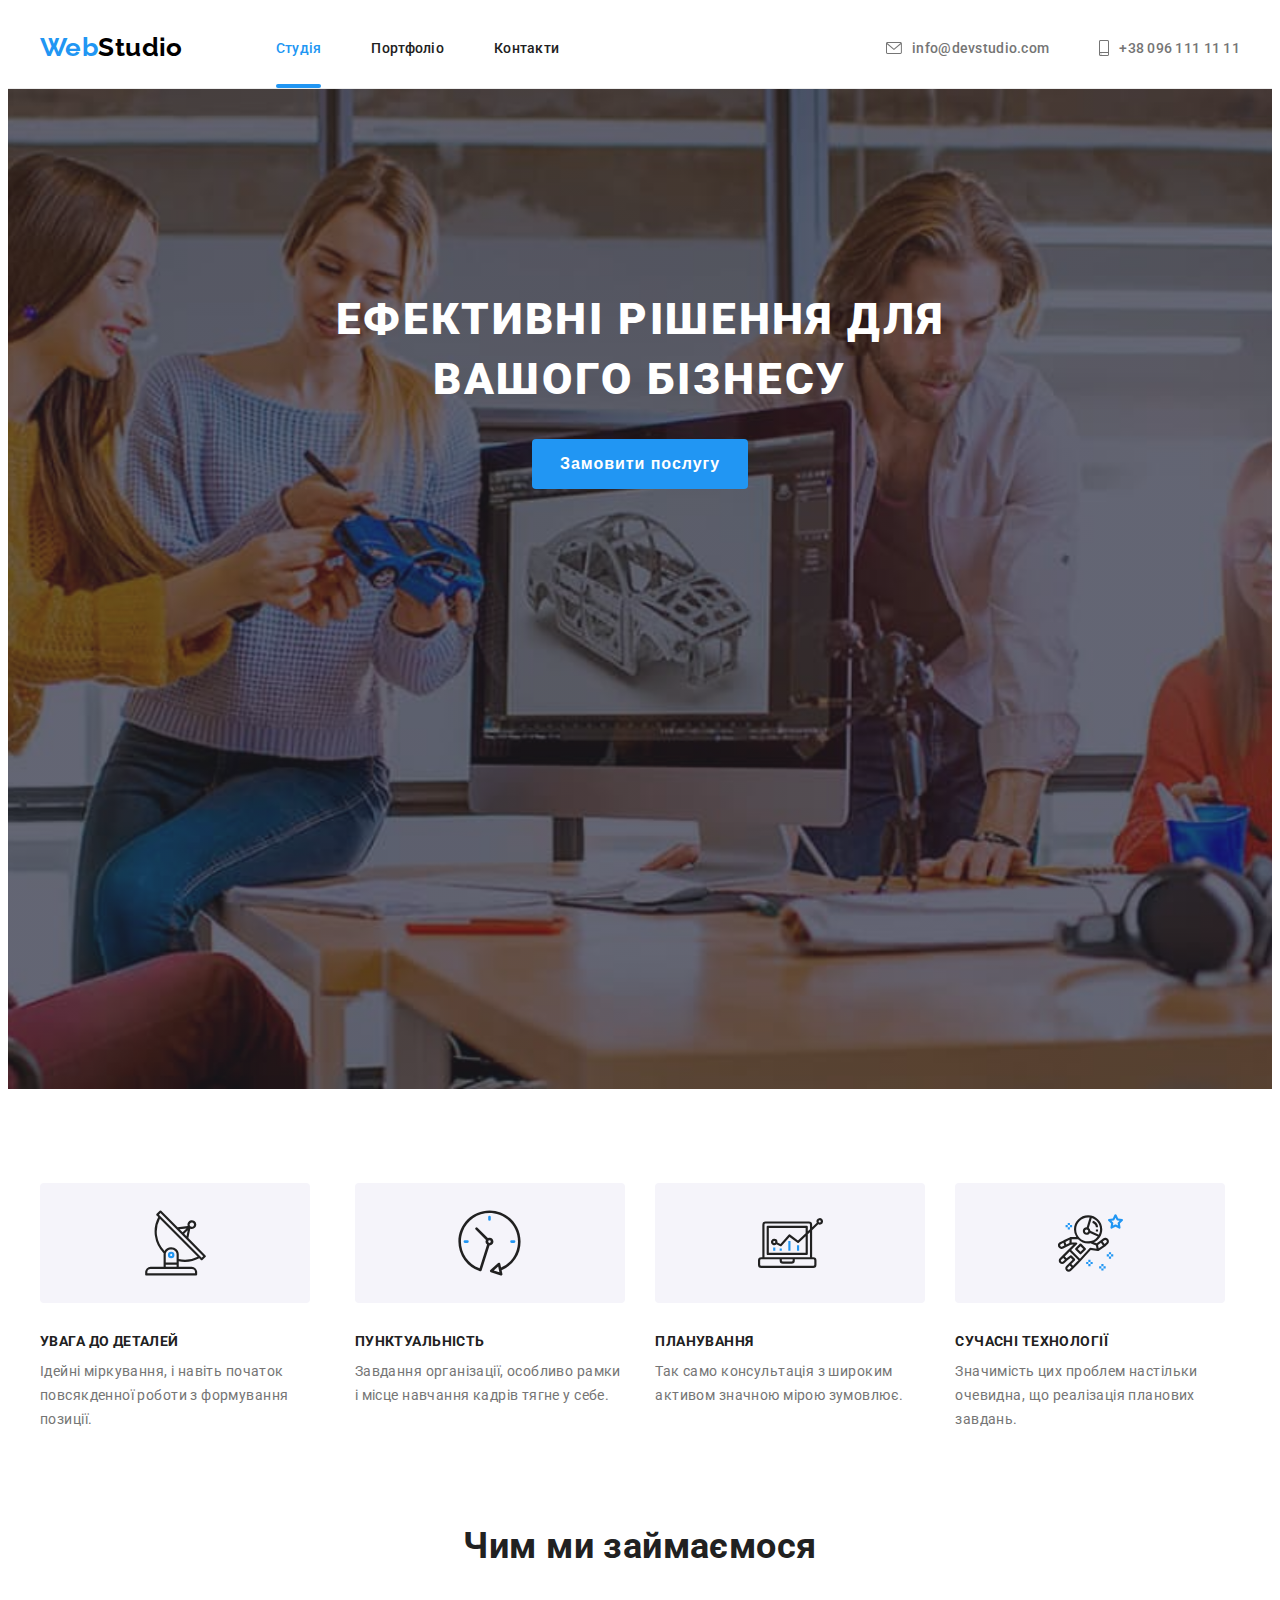
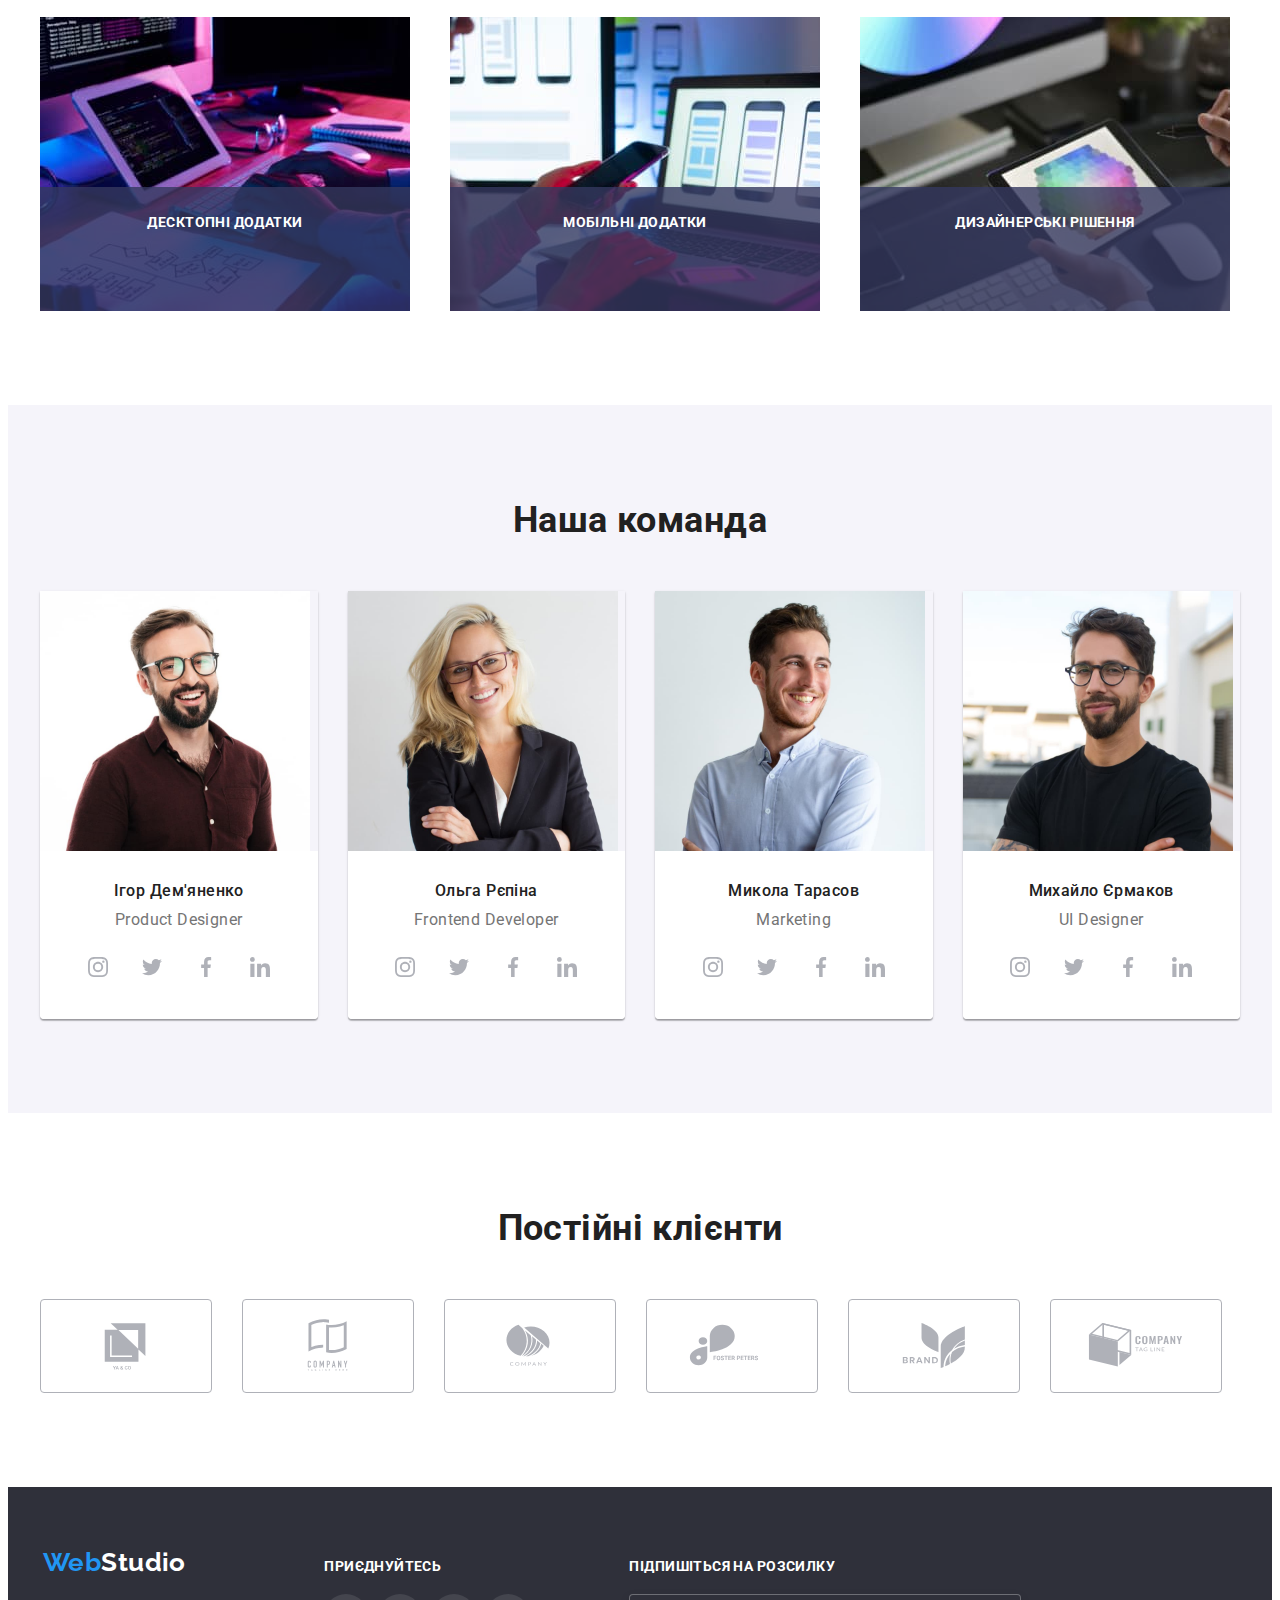
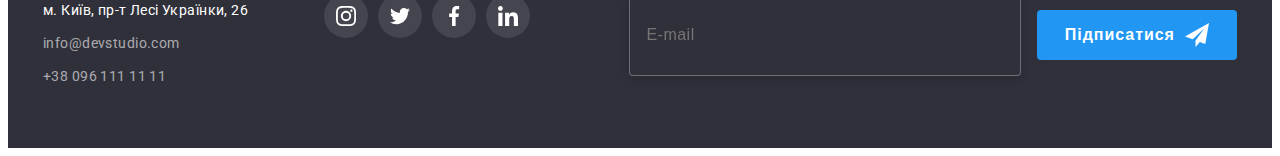
==== commit 1c0ca4fc: "fixed header" ====
--- a/index.html
+++ b/index.html
@@ -45,7 +45,7 @@
           <ul class="contacts__menu list">
             <li class="contacts__item">
               <a class="contacts__link link" href="mailto:info@devstudio.com">
-                <svg class="contacts__contacts__icon" width="16" height="12">
+                <svg class="contacts__icon" width="16" height="12">
                   <use href="./images/icons.svg#icon-mail-head"></use>
                 </svg>
                 info@devstudio.com
--- a/css/main.min.css
+++ b/css/main.min.css
@@ -1 +1 @@
-:root{--accent-color: #2196f3;--primary-text-color: #212121;--secondary-text-color: #757575;--hero-footer-color: #2f303a;--background-text-color: #ffffff;--svg-primary-color: #afb1b8;--background-section-color: #f5f5f5;--transition-duration: 250ms;--transition-timing-function: cubic-bezier(0.4, 0, 0.2, 1)}p,h1,h2,h3{margin:0}ul{margin:0;padding:0}.link{text-decoration:none}.list{list-style:none}img{display:block;max-width:100%;height:auto}body{font-family:"Roboto",sans-serif;font-size:14px;color:var(--primary-text-color);background-color:var(--background-text-color);letter-spacing:.03em}.container{width:1200px;padding-left:15px;padding-right:15px;margin:0 auto}.btn{font-weight:700;font-size:11px;line-height:1.875;letter-spacing:.06em;border-radius:4px;height:50px;color:var(--background-text-color);background:var(--accent-color);border:none;cursor:pointer}.logo{font-family:"Raleway";font-style:normal;font-weight:700;font-size:26px;line-height:1.1923076923;display:inline-block}.section{padding:94px 0}.visually-hidden{position:absolute;white-space:nowrap;width:1px;height:1px;overflow:hidden;border:0;padding:0;clip:rect(0 0 0 0);-webkit-clip-path:inset(50%);clip-path:inset(50%);margin:-1px}.section__title{font-size:36px;line-height:1.1666666667;margin-bottom:50px;text-align:center}.backdrop{position:fixed;top:0;width:100%;height:100%;background-color:rgba(0,0,0,.2);-webkit-transition:opacity var(--transition-duration) var(--transition-timing-function),visibility var(--transition-duration) var(--transition-timing-function);transition:opacity var(--transition-duration) var(--transition-timing-function),visibility var(--transition-duration) var(--transition-timing-function)}.modal{width:528px;min-height:581px;background-color:var(--background-text-color);-webkit-box-shadow:0px 1px 3px rgba(0,0,0,.12),0px 1px 1px rgba(0,0,0,.14),0px 2px 1px rgba(0,0,0,.2);box-shadow:0px 1px 3px rgba(0,0,0,.12),0px 1px 1px rgba(0,0,0,.14),0px 2px 1px rgba(0,0,0,.2);border-radius:4px;position:absolute;top:50%;left:50%;-webkit-transform:translate(-50%, -50%);transform:translate(-50%, -50%);padding:40px}.modal-btn{width:30px;height:30px;border:1px solid rgba(0,0,0,.1);background-color:var(--background-text-color);border-radius:50%;position:absolute;top:8px;right:8px;display:-webkit-box;display:-ms-flexbox;display:flex;-webkit-box-pack:center;-ms-flex-pack:center;justify-content:center;-webkit-box-align:center;-ms-flex-align:center;align-items:center;cursor:pointer;-webkit-transition:fill var(--transition-duration) var(--transition-timing-function);transition:fill var(--transition-duration) var(--transition-timing-function)}.modal-btn:hover,.modal-btn:focus{fill:var(--accent-color)}.is-hidden{opacity:0;visibility:hidden;pointer-events:none}.modal-title{text-align:center;font-size:20px;line-height:1.15;text-align:center;color:var(--primary-text-color);margin-bottom:12px}.modal-field{margin-bottom:10px}.modal-field:nth-child(4){margin-bottom:20px}.label-name{font-weight:400;font-size:12px;line-height:1.1666666667;letter-spacing:.01em;color:var(--secondary-text-color);margin-bottom:5px;display:inline-block}.input-wrap{position:relative}.modal-input{width:100%;height:40px;border:1px solid rgba(33,33,33,.2);border-radius:4px;display:inline-block;outline:rgba(0,0,0,0);cursor:pointer;padding:12px 12px 12px 42px;-webkit-transition:border-color var(--transition-duration) var(--transition-timing-function);transition:border-color var(--transition-duration) var(--transition-timing-function)}.modal-input:focus{border-color:var(--accent-color)}.input-icon{position:absolute;top:50%;-webkit-transform:translateY(-50%);transform:translateY(-50%);left:15px;-webkit-transition:fill var(--transition-duration) var(--transition-timing-function);transition:fill var(--transition-duration) var(--transition-timing-function)}.modal-input:focus+.input-icon{fill:var(--accent-color)}.form-comment{display:block;width:100%;height:120px;resize:none;border:1px solid rgba(33,33,33,.2);border-radius:4px;outline:rgba(0,0,0,0);padding:16px 12px;cursor:pointer;-webkit-transition:border-color var(--transition-duration) var(--transition-timing-function);transition:border-color var(--transition-duration) var(--transition-timing-function)}.form-comment:focus{border-color:var(--accent-color)}.modal-checkbox{margin-bottom:30px}.checkbox-text{line-height:1.71;-webkit-box-align:center;-ms-flex-align:center;align-items:center;display:-webkit-box;display:-ms-flexbox;display:flex;cursor:pointer;padding-left:12px}.checkbox-text span{width:16px;height:15px;border:2px solid #111319;border-radius:2px;margin-right:8px;display:-webkit-box;display:-ms-flexbox;display:flex;-webkit-box-align:center;-ms-flex-align:center;align-items:center;-webkit-box-pack:center;-ms-flex-pack:center;justify-content:center;fill:rgba(0,0,0,0);-webkit-transition:fill var(--transition-duration) var(--transition-timing-function),background-color var(--transition-duration) var(--transition-timing-function);transition:fill var(--transition-duration) var(--transition-timing-function),background-color var(--transition-duration) var(--transition-timing-function)}.checkbox-text .input-check:checked+span{background-color:var(--accent-color);fill:var(--background-text-color);border-color:rgba(0,0,0,0)}.policy-text{font-size:14px;line-height:1.71;color:var(--secondary-text-color);margin-left:8px}.policy-link{font-size:14px;line-height:1.71;color:var(--accent-color)}.modal-send-btn{border:none;background-color:var(--accent-color);-webkit-box-shadow:0px 4px 4px rgba(0,0,0,.15);box-shadow:0px 4px 4px rgba(0,0,0,.15);border-radius:4px;display:block;min-width:200px;height:50px;padding:10px 52px;font-weight:700;font-size:16px;line-height:1.88;-webkit-box-align:center;-ms-flex-align:center;align-items:center;text-align:center;letter-spacing:.06em;color:var(--background-text-color);margin:0 auto;cursor:pointer;-webkit-transition:background-color var(--transition-duration) var(--transition-timing-function);transition:background-color var(--transition-duration) var(--transition-timing-function)}.modal-send-btn:hover,.modal-send-btn:focus{background-color:#188ce8}.header{border-bottom:1px solid #ececec;height:80px}.header__container,.navigation{display:-webkit-box;display:-ms-flexbox;display:flex;-webkit-box-align:center;-ms-flex-align:center;align-items:center}.header__logo{color:var(--accent-color);margin-right:93px;padding-top:24px;padding-bottom:25px;display:inline-block}.logo__text{color:#000}.menu{display:-webkit-box;display:-ms-flexbox;display:flex}.menu__item:not(:last-child){margin-right:50px}.menu__link{font-weight:500;line-height:1.1428571429;letter-spacing:.02em;color:var(--primary-text-color);display:inline-block;padding-top:32px;padding-bottom:32px;position:relative;-webkit-transition:color var(--transition-duration) var(--transition-timing-function);transition:color var(--transition-duration) var(--transition-timing-function)}.menu__link:hover,.menu__link:focus{color:var(--accent-color)}.menu__link.current{color:var(--accent-color)}.menu__link::after{content:"";display:block;width:100%;height:4px;background:#2196f3;border-radius:2px;left:0;bottom:0;position:absolute;opacity:0}.menu__link:hover::after,.menu__link:focus::after{content:"";width:100%;height:4px;background-color:var(--accent-color);border-radius:2px;left:0;bottom:0;position:absolute}.menu__link.current::after{opacity:1}.contacts{margin-left:auto}.contacts__menu{display:-webkit-box;display:-ms-flexbox;display:flex;gap:50px}.contacts__link{font-weight:500;line-height:1.1428571429;letter-spacing:.02em;color:var(--secondary-text-color);display:-webkit-box;display:-ms-flexbox;display:flex;-webkit-box-align:center;-ms-flex-align:center;align-items:center;padding-top:32px;padding-bottom:32px;-webkit-transition:color var(--transition-duration) var(--transition-timing-function);transition:color var(--transition-duration) var(--transition-timing-function)}.contacts__link:hover,.contacts__link:focus{color:var(--accent-color)}.contacts__icon{margin-right:10px;fill:currentColor}.contacts__icon:hover,.contacts__icon:focus{fill:var(--accent-color)}.hero{background-color:var(--hero-footer-color);padding:200px 0;text-align:center;max-width:1600px;height:600px;background-image:-webkit-gradient(linear, left top, left bottom, from(rgba(47, 48, 58, 0.4)), to(rgba(47, 48, 58, 0.4))),url(../images/hero.jpg);background-image:linear-gradient(rgba(47, 48, 58, 0.4), rgba(47, 48, 58, 0.4)),url(../images/hero.jpg);background-size:cover;background-position:center;background-repeat:no-repeat;margin:0 auto}.hero__title{font-weight:900;font-size:44px;line-height:1.3636363636;letter-spacing:.06em;text-transform:uppercase;color:var(--background-text-color);max-width:696px;margin:0 auto 30px}.order__btn{min-width:216px;margin:0 auto}.values{border-color:var(--background-text-color)}.values__list{display:-webkit-box;display:-ms-flexbox;display:flex}.values__item:not(:last-child){margin-right:30px}.values__img{width:270px;height:120px;background:#f5f4fa;border-radius:4px;gap:30px;margin-bottom:30px;-webkit-box-align:center;-ms-flex-align:center;align-items:center;-webkit-box-pack:center;-ms-flex-pack:center;justify-content:center;display:-webkit-box;display:-ms-flexbox;display:flex}.values__icon{-webkit-box-align:center;-ms-flex-align:center;align-items:center;-webkit-box-pack:center;-ms-flex-pack:center;justify-content:center}.values__title{font-size:14px;line-height:1.1428571429;text-transform:uppercase;margin-bottom:10px}.values__text{line-height:1.7142857143;color:var(--secondary-text-color);min-width:270px}.gallery{padding-top:0;background-color:var(--background-text-color)}.gallery__list{display:-webkit-box;display:-ms-flexbox;display:flex}.gallery__item{width:calc((100% - 60px)/3);position:relative}.gallery__item:not(:last-child){margin-right:30px}.gallery__bottom-text{width:370px;height:70px;bottom:0;left:0;color:var(--background-text-color);line-height:1.1428571429;font-weight:700;text-align:center;text-transform:uppercase;background-color:rgba(53,56,95,.8);padding-top:27px;padding-bottom:27px;position:absolute}.team{background:#f5f4fa}.team-list{display:-webkit-box;display:-ms-flexbox;display:flex}.team-item{width:calc((100% - 90px)/4);-webkit-box-shadow:0px 1px 3px rgba(0,0,0,.12),0px 1px 1px rgba(0,0,0,.14),0px 2px 1px rgba(0,0,0,.2);box-shadow:0px 1px 3px rgba(0,0,0,.12),0px 1px 1px rgba(0,0,0,.14),0px 2px 1px rgba(0,0,0,.2);border-radius:0px 0px 4px 4px}.team-item:not(:last-child){margin-right:30px}.team-section{padding:30px 0;background:#fff;border-radius:0px 0px 4px 4px;text-align:center}.team-title-name{font-weight:500;font-size:16px;line-height:1.1875;margin-bottom:10px}.team-bottom-text{font-size:16px;line-height:1.1875;color:var(--secondary-text-color);margin-bottom:16px}.team-soc-list{display:-webkit-box;display:-ms-flexbox;display:flex;-webkit-box-pack:center;-ms-flex-pack:center;justify-content:center;gap:10px}.team-soc-link{width:44px;height:44px;border-radius:50%;background-color:var(--background-text-color);display:-webkit-box;display:-ms-flexbox;display:flex;-webkit-box-align:center;-ms-flex-align:center;align-items:center;-webkit-box-pack:center;-ms-flex-pack:center;justify-content:center;-webkit-transition:background-color var(--transition-duration) var(--transition-timing-function),fill var(--transition-duration) var(--transition-timing-function);transition:background-color var(--transition-duration) var(--transition-timing-function),fill var(--transition-duration) var(--transition-timing-function)}.team-soc-link:hover,.team-soc-link:focus{background-color:var(--accent-color)}.team-soc-icon{fill:var(--svg-primary-color)}.team-soc-link:hover .team-soc-icon,.team-soc-link:focus .team-soc-icon{fill:var(--background-text-color)}.customer{background-color:var(--background-text-color)}.customer-title{font-size:36px;line-height:1.1666666667;text-align:center;color:var(--primary-text-color);margin-bottom:50px}.customer-list{display:-webkit-box;display:-ms-flexbox;display:flex;gap:30px}.customer-link{width:170px;height:92px;border:1px solid var(--svg-primary-color);border-radius:4px;display:-webkit-box;display:-ms-flexbox;display:flex;-webkit-box-align:center;-ms-flex-align:center;align-items:center;-webkit-box-pack:center;-ms-flex-pack:center;justify-content:center;-webkit-transition:border-color var(--transition-duration) var(--transition-timing-function);transition:border-color var(--transition-duration) var(--transition-timing-function)}.customer-link:hover,.customer-link:focus{border-color:var(--accent-color)}.customer-icon{fill:var(--svg-primary-color);height:60px;-webkit-transition:fill var(--transition-duration) var(--transition-timing-function);transition:fill var(--transition-duration) var(--transition-timing-function)}.customer-link:hover .customer-icon,.customer-link:focus .customer-icon{fill:var(--accent-color)}.footer{background:var(--hero-footer-color);padding:60px 0}.footer-wrap{display:-webkit-box;display:-ms-flexbox;display:flex;-webkit-box-align:baseline;-ms-flex-align:baseline;align-items:baseline;-ms-flex-pack:distribute;justify-content:space-around}.footer-contacts-box{margin-right:70px}.footer-logo{display:inline-block;margin-bottom:20px;color:var(--accent-color)}.footer-logo-part{color:var(--background-text-color)}.footer-contacts-address{font-size:14px;font-style:normal;line-height:1.7142857143;color:var(--background-text-color);margin-bottom:9px}.footer-contats-list li:not(:last-child){margin-bottom:9px}.footer-contacts-link{line-height:1.7142857143;color:rgba(255,255,255,.6);-webkit-transition:color var(--transition-duration) var(--transition-timing-function);transition:color var(--transition-duration) var(--transition-timing-function)}.footer-contacts-link:hover,.footer-contacts-link:focus{color:var(--accent-color)}.footer-social{margin-right:93px}.footer-social-text{display:inline-block;font-weight:700;font-size:14px;line-height:1.1428571429;text-transform:uppercase;color:var(--background-text-color);margin-bottom:20px;color:var(--background-text-color)}.footer-social-list{display:-webkit-box;display:-ms-flexbox;display:flex;gap:10px}.footer-social-link{width:44px;height:44px;border-radius:50%;background-color:rgba(255,255,255,.1);display:-webkit-box;display:-ms-flexbox;display:flex;-webkit-box-align:center;-ms-flex-align:center;align-items:center;-webkit-box-pack:center;-ms-flex-pack:center;justify-content:center;-webkit-transition:background-color var(--transition-duration) var(--transition-timing-function);transition:background-color var(--transition-duration) var(--transition-timing-function)}.footer-social-link:hover,.footer-social-link:focus{background-color:var(--accent-color)}.footer-social-icon{fill:var(--background-text-color)}.footer-social-link:hover .footer-social-icon,.footer-social-link:focus .footer-social-icon{fill:var(--background-text-color)}.footer-input-text{font-weight:700;line-height:1.1428571429;text-transform:uppercase;color:var(--background-text-color);margin-bottom:20px}.footer-input{border:1px solid rgba(255,255,255,.3);border-radius:4px;min-width:358px;height:50px;color:rgba(255,255,255,.6);background-color:#2f303a;font-weight:400;font-size:16px;line-height:1.25;letter-spacing:.03em;-webkit-filter:drop-shadow(0px 4px 4px rgba(0, 0, 0, 0.15));filter:drop-shadow(0px 4px 4px rgba(0, 0, 0, 0.15));border-radius:4px;outline:rgba(0,0,0,0);padding:15px 16px}.footer-input-button{-webkit-box-align:center;-ms-flex-align:center;align-items:center;text-align:center;min-width:200px;margin-left:12px;-webkit-box-pack:center;-ms-flex-pack:center;justify-content:center;gap:10px;display:-webkit-inline-box;display:-ms-inline-flexbox;display:inline-flex}.portfolio-navigation-list{display:-webkit-box;display:-ms-flexbox;display:flex;-webkit-box-pack:center;-ms-flex-pack:center;justify-content:center;gap:8px;margin-bottom:50px}.portfolio-btn{font-family:"Roboto";font-style:normal;font-weight:500;font-size:16px;line-height:1.625;color:var(--primary-text-color);border-radius:4px;border:rgba(0,0,0,0);padding:6px 22px;background:#f5f4fa;cursor:pointer;-webkit-transition:color var(--transition-duration) var(--transition-timing-function),background-color var(--transition-duration) var(--transition-timing-function),-webkit-box-shadow var(--transition-duration) var(--transition-timing-function);transition:color var(--transition-duration) var(--transition-timing-function),background-color var(--transition-duration) var(--transition-timing-function),-webkit-box-shadow var(--transition-duration) var(--transition-timing-function);transition:color var(--transition-duration) var(--transition-timing-function),background-color var(--transition-duration) var(--transition-timing-function),box-shadow var(--transition-duration) var(--transition-timing-function);transition:color var(--transition-duration) var(--transition-timing-function),background-color var(--transition-duration) var(--transition-timing-function),box-shadow var(--transition-duration) var(--transition-timing-function),-webkit-box-shadow var(--transition-duration) var(--transition-timing-function)}.portfolio-btn:hover,.portfolio-btn:focus,.portfolio-btn.active{color:var(--background-text-color);background-color:var(--accent-color);-webkit-box-shadow:0px 3px 1px rgba(0,0,0,.1),0px 1px 2px rgba(0,0,0,.08),0px 2px 2px rgba(0,0,0,.12);box-shadow:0px 3px 1px rgba(0,0,0,.1),0px 1px 2px rgba(0,0,0,.08),0px 2px 2px rgba(0,0,0,.12)}.portfolio-hero-list{display:-webkit-box;display:-ms-flexbox;display:flex;-ms-flex-wrap:wrap;flex-wrap:wrap;gap:30px}.portfolio-hero-item{width:calc((100% - 60px)/3);-webkit-transition:-webkit-box-shadow var(--transition-duration) var(--transition-timing-function);transition:-webkit-box-shadow var(--transition-duration) var(--transition-timing-function);transition:box-shadow var(--transition-duration) var(--transition-timing-function);transition:box-shadow var(--transition-duration) var(--transition-timing-function), -webkit-box-shadow var(--transition-duration) var(--transition-timing-function)}.portfolio-hero-item:hover,.portfolio-hero-item:focus{-webkit-box-shadow:0px 1px 1px rgba(0,0,0,.12),0px 4px 4px rgba(0,0,0,.06),1px 4px 6px rgba(0,0,0,.16);box-shadow:0px 1px 1px rgba(0,0,0,.12),0px 4px 4px rgba(0,0,0,.06),1px 4px 6px rgba(0,0,0,.16)}.portfolio-hero-item:last-child{margin-right:0}.portfolio-link{display:block}.portfolio-overlay{position:relative;overflow:hidden}.portfolio-overlay-text{font-size:18px;line-height:1.56;color:var(--background-text-color);background-color:rgba(33,150,243,.9);padding:63px 24px;position:absolute;top:0;left:0;height:100%;-webkit-transform:translateY(100%);transform:translateY(100%);-webkit-transition:-webkit-transform var(--transition-duration) var(--transition-timing-function);transition:-webkit-transform var(--transition-duration) var(--transition-timing-function);transition:transform var(--transition-duration) var(--transition-timing-function);transition:transform var(--transition-duration) var(--transition-timing-function), -webkit-transform var(--transition-duration) var(--transition-timing-function);overflow:auto}.portfolio-link:hover .portfolio-overlay-text,.portfolio-link:focus .portfolio-overlay-text{-webkit-transform:translateY(0);transform:translateY(0)}.portfolio-item-box{padding:20px 24px;border:1px solid #eee;border-top:none}.portfolio-title{font-size:18px;line-height:2;letter-spacing:.06em;color:var(--primary-text-color);margin-bottom:4px}.portfolio-text{font-size:16px;line-height:1.875;color:var(--secondary-text-color)}/*# sourceMappingURL=main.min.css.map */+:root{--accent-color: #2196f3;--primary-text-color: #212121;--secondary-text-color: #757575;--hero-footer-color: #2f303a;--background-text-color: #ffffff;--svg-primary-color: #afb1b8;--background-section-color: #f5f5f5;--transition-duration: 250ms;--transition-timing-function: cubic-bezier(0.4, 0, 0.2, 1)}p,h1,h2,h3{margin:0}ul{margin:0;padding:0}.link{text-decoration:none}.list{list-style:none}img{display:block;max-width:100%;height:auto}body{font-family:"Roboto",sans-serif;font-size:14px;color:var(--primary-text-color);background-color:var(--background-text-color);letter-spacing:.03em}.container{width:1200px;padding-left:15px;padding-right:15px;margin:0 auto}.btn{font-weight:700;font-size:16px;line-height:1.875;letter-spacing:.06em;border-radius:4px;height:50px;color:var(--background-text-color);background:var(--accent-color);border:none;cursor:pointer}.logo{font-family:"Raleway";font-style:normal;font-weight:700;font-size:26px;line-height:1.1923076923;display:inline-block}.section{padding:94px 0}.visually-hidden{position:absolute;white-space:nowrap;width:1px;height:1px;overflow:hidden;border:0;padding:0;clip:rect(0 0 0 0);-webkit-clip-path:inset(50%);clip-path:inset(50%);margin:-1px}.section__title{font-size:36px;line-height:1.1666666667;margin-bottom:50px;text-align:center}.backdrop{position:fixed;top:0;width:100%;height:100%;background-color:rgba(0,0,0,.2);-webkit-transition:opacity var(--transition-duration) var(--transition-timing-function),visibility var(--transition-duration) var(--transition-timing-function);transition:opacity var(--transition-duration) var(--transition-timing-function),visibility var(--transition-duration) var(--transition-timing-function)}.modal{width:528px;min-height:581px;background-color:var(--background-text-color);-webkit-box-shadow:0px 1px 3px rgba(0,0,0,.12),0px 1px 1px rgba(0,0,0,.14),0px 2px 1px rgba(0,0,0,.2);box-shadow:0px 1px 3px rgba(0,0,0,.12),0px 1px 1px rgba(0,0,0,.14),0px 2px 1px rgba(0,0,0,.2);border-radius:4px;position:absolute;top:50%;left:50%;-webkit-transform:translate(-50%, -50%);transform:translate(-50%, -50%);padding:40px}.modal-btn{width:30px;height:30px;border:1px solid rgba(0,0,0,.1);background-color:var(--background-text-color);border-radius:50%;position:absolute;top:8px;right:8px;display:-webkit-box;display:-ms-flexbox;display:flex;-webkit-box-pack:center;-ms-flex-pack:center;justify-content:center;-webkit-box-align:center;-ms-flex-align:center;align-items:center;cursor:pointer;-webkit-transition:fill var(--transition-duration) var(--transition-timing-function);transition:fill var(--transition-duration) var(--transition-timing-function)}.modal-btn:hover,.modal-btn:focus{fill:var(--accent-color)}.is-hidden{opacity:0;visibility:hidden;pointer-events:none}.modal-title{text-align:center;font-size:20px;line-height:1.15;text-align:center;color:var(--primary-text-color);margin-bottom:12px}.modal-field{margin-bottom:10px}.modal-field:nth-child(4){margin-bottom:20px}.label-name{font-weight:400;font-size:12px;line-height:1.1666666667;letter-spacing:.01em;color:var(--secondary-text-color);margin-bottom:5px;display:inline-block}.input-wrap{position:relative}.modal-input{width:100%;height:40px;border:1px solid rgba(33,33,33,.2);border-radius:4px;display:inline-block;outline:rgba(0,0,0,0);cursor:pointer;padding:12px 12px 12px 42px;-webkit-transition:border-color var(--transition-duration) var(--transition-timing-function);transition:border-color var(--transition-duration) var(--transition-timing-function)}.modal-input:focus{border-color:var(--accent-color)}.input-icon{position:absolute;top:50%;-webkit-transform:translateY(-50%);transform:translateY(-50%);left:15px;-webkit-transition:fill var(--transition-duration) var(--transition-timing-function);transition:fill var(--transition-duration) var(--transition-timing-function)}.modal-input:focus+.input-icon{fill:var(--accent-color)}.form-comment{display:block;width:100%;height:120px;resize:none;border:1px solid rgba(33,33,33,.2);border-radius:4px;outline:rgba(0,0,0,0);padding:16px 12px;cursor:pointer;-webkit-transition:border-color var(--transition-duration) var(--transition-timing-function);transition:border-color var(--transition-duration) var(--transition-timing-function)}.form-comment:focus{border-color:var(--accent-color)}.modal-checkbox{margin-bottom:30px}.checkbox-text{line-height:1.71;-webkit-box-align:center;-ms-flex-align:center;align-items:center;display:-webkit-box;display:-ms-flexbox;display:flex;cursor:pointer;padding-left:12px}.checkbox-text span{width:16px;height:15px;border:2px solid #111319;border-radius:2px;margin-right:8px;display:-webkit-box;display:-ms-flexbox;display:flex;-webkit-box-align:center;-ms-flex-align:center;align-items:center;-webkit-box-pack:center;-ms-flex-pack:center;justify-content:center;fill:rgba(0,0,0,0);-webkit-transition:fill var(--transition-duration) var(--transition-timing-function),background-color var(--transition-duration) var(--transition-timing-function);transition:fill var(--transition-duration) var(--transition-timing-function),background-color var(--transition-duration) var(--transition-timing-function)}.checkbox-text .input-check:checked+span{background-color:var(--accent-color);fill:var(--background-text-color);border-color:rgba(0,0,0,0)}.policy-text{font-size:14px;line-height:1.71;color:var(--secondary-text-color);margin-left:8px}.policy-link{font-size:14px;line-height:1.71;color:var(--accent-color)}.modal-send-btn{border:none;background-color:var(--accent-color);-webkit-box-shadow:0px 4px 4px rgba(0,0,0,.15);box-shadow:0px 4px 4px rgba(0,0,0,.15);border-radius:4px;display:block;min-width:200px;height:50px;padding:10px 52px;font-weight:700;font-size:16px;line-height:1.88;-webkit-box-align:center;-ms-flex-align:center;align-items:center;text-align:center;letter-spacing:.06em;color:var(--background-text-color);margin:0 auto;cursor:pointer;-webkit-transition:background-color var(--transition-duration) var(--transition-timing-function);transition:background-color var(--transition-duration) var(--transition-timing-function)}.modal-send-btn:hover,.modal-send-btn:focus{background-color:#188ce8}.header{border-bottom:1px solid #ececec;height:80px}.header__container,.navigation{display:-webkit-box;display:-ms-flexbox;display:flex;-webkit-box-align:center;-ms-flex-align:center;align-items:center}.header__logo{color:var(--accent-color);margin-right:93px;padding-top:24px;padding-bottom:25px;display:inline-block}.logo__text{color:#000}.menu{display:-webkit-box;display:-ms-flexbox;display:flex}.menu__item:not(:last-child){margin-right:50px}.menu__link{font-weight:500;line-height:1.1428571429;letter-spacing:.02em;color:var(--primary-text-color);display:inline-block;padding-top:32px;padding-bottom:32px;position:relative;-webkit-transition:color var(--transition-duration) var(--transition-timing-function);transition:color var(--transition-duration) var(--transition-timing-function)}.menu__link:hover,.menu__link:focus{color:var(--accent-color)}.menu__link.current{color:var(--accent-color)}.menu__link::after{content:"";display:block;width:100%;height:4px;background:#2196f3;border-radius:2px;left:0;bottom:0;position:absolute;opacity:0}.menu__link:hover::after,.menu__link:focus::after{content:"";width:100%;height:4px;background-color:var(--accent-color);border-radius:2px;left:0;bottom:0;position:absolute}.menu__link.current::after{opacity:1}.contacts{margin-left:auto}.contacts__menu{display:-webkit-box;display:-ms-flexbox;display:flex;gap:50px}.contacts__link{font-weight:500;line-height:1.1428571429;letter-spacing:.02em;color:var(--secondary-text-color);display:-webkit-box;display:-ms-flexbox;display:flex;-webkit-box-align:center;-ms-flex-align:center;align-items:center;padding-top:32px;padding-bottom:32px;-webkit-transition:color var(--transition-duration) var(--transition-timing-function);transition:color var(--transition-duration) var(--transition-timing-function)}.contacts__link:hover,.contacts__link:focus{color:var(--accent-color)}.contacts__icon{margin-right:10px;fill:currentColor}.contacts__icon:hover,.contacts__icon:focus{fill:var(--accent-color)}.hero{background-color:var(--hero-footer-color);padding:200px 0;text-align:center;max-width:1600px;height:600px;background-image:-webkit-gradient(linear, left top, left bottom, from(rgba(47, 48, 58, 0.4)), to(rgba(47, 48, 58, 0.4))),url(../images/hero.jpg);background-image:linear-gradient(rgba(47, 48, 58, 0.4), rgba(47, 48, 58, 0.4)),url(../images/hero.jpg);background-size:cover;background-position:center;background-repeat:no-repeat;margin:0 auto}.hero__title{font-weight:900;font-size:44px;line-height:1.3636363636;letter-spacing:.06em;text-transform:uppercase;color:var(--background-text-color);max-width:696px;margin:0 auto 30px}.order__btn{min-width:216px;margin:0 auto}.values{border-color:var(--background-text-color)}.values__list{display:-webkit-box;display:-ms-flexbox;display:flex}.values__item:not(:last-child){margin-right:30px}.values__img{width:270px;height:120px;background:#f5f4fa;border-radius:4px;gap:30px;margin-bottom:30px;-webkit-box-align:center;-ms-flex-align:center;align-items:center;-webkit-box-pack:center;-ms-flex-pack:center;justify-content:center;display:-webkit-box;display:-ms-flexbox;display:flex}.values__icon{-webkit-box-align:center;-ms-flex-align:center;align-items:center;-webkit-box-pack:center;-ms-flex-pack:center;justify-content:center}.values__title{font-size:14px;line-height:1.1428571429;text-transform:uppercase;margin-bottom:10px}.values__text{line-height:1.7142857143;color:var(--secondary-text-color);min-width:270px}.gallery{padding-top:0;background-color:var(--background-text-color)}.gallery__list{display:-webkit-box;display:-ms-flexbox;display:flex}.gallery__item{width:calc((100% - 60px)/3);position:relative}.gallery__item:not(:last-child){margin-right:30px}.gallery__bottom-text{width:370px;height:70px;bottom:0;left:0;color:var(--background-text-color);line-height:1.1428571429;font-weight:700;text-align:center;text-transform:uppercase;background-color:rgba(53,56,95,.8);padding-top:27px;padding-bottom:27px;position:absolute}.team{background:#f5f4fa}.team-list{display:-webkit-box;display:-ms-flexbox;display:flex}.team-item{width:calc((100% - 90px)/4);-webkit-box-shadow:0px 1px 3px rgba(0,0,0,.12),0px 1px 1px rgba(0,0,0,.14),0px 2px 1px rgba(0,0,0,.2);box-shadow:0px 1px 3px rgba(0,0,0,.12),0px 1px 1px rgba(0,0,0,.14),0px 2px 1px rgba(0,0,0,.2);border-radius:0px 0px 4px 4px}.team-item:not(:last-child){margin-right:30px}.team-section{padding:30px 0;background:#fff;border-radius:0px 0px 4px 4px;text-align:center}.team-title-name{font-weight:500;font-size:16px;line-height:1.1875;margin-bottom:10px}.team-bottom-text{font-size:16px;line-height:1.1875;color:var(--secondary-text-color);margin-bottom:16px}.team-soc-list{display:-webkit-box;display:-ms-flexbox;display:flex;-webkit-box-pack:center;-ms-flex-pack:center;justify-content:center;gap:10px}.team-soc-link{width:44px;height:44px;border-radius:50%;background-color:var(--background-text-color);display:-webkit-box;display:-ms-flexbox;display:flex;-webkit-box-align:center;-ms-flex-align:center;align-items:center;-webkit-box-pack:center;-ms-flex-pack:center;justify-content:center;-webkit-transition:background-color var(--transition-duration) var(--transition-timing-function),fill var(--transition-duration) var(--transition-timing-function);transition:background-color var(--transition-duration) var(--transition-timing-function),fill var(--transition-duration) var(--transition-timing-function)}.team-soc-link:hover,.team-soc-link:focus{background-color:var(--accent-color)}.team-soc-icon{fill:var(--svg-primary-color)}.team-soc-link:hover .team-soc-icon,.team-soc-link:focus .team-soc-icon{fill:var(--background-text-color)}.customer{background-color:var(--background-text-color)}.customer-title{font-size:36px;line-height:1.1666666667;text-align:center;color:var(--primary-text-color);margin-bottom:50px}.customer-list{display:-webkit-box;display:-ms-flexbox;display:flex;gap:30px}.customer-link{width:170px;height:92px;border:1px solid var(--svg-primary-color);border-radius:4px;display:-webkit-box;display:-ms-flexbox;display:flex;-webkit-box-align:center;-ms-flex-align:center;align-items:center;-webkit-box-pack:center;-ms-flex-pack:center;justify-content:center;-webkit-transition:border-color var(--transition-duration) var(--transition-timing-function);transition:border-color var(--transition-duration) var(--transition-timing-function)}.customer-link:hover,.customer-link:focus{border-color:var(--accent-color)}.customer-icon{fill:var(--svg-primary-color);height:60px;-webkit-transition:fill var(--transition-duration) var(--transition-timing-function);transition:fill var(--transition-duration) var(--transition-timing-function)}.customer-link:hover .customer-icon,.customer-link:focus .customer-icon{fill:var(--accent-color)}.footer{background:var(--hero-footer-color);padding:60px 0}.footer-wrap{display:-webkit-box;display:-ms-flexbox;display:flex;-webkit-box-align:baseline;-ms-flex-align:baseline;align-items:baseline;-ms-flex-pack:distribute;justify-content:space-around}.footer-contacts-box{margin-right:70px}.footer-logo{display:inline-block;margin-bottom:20px;color:var(--accent-color)}.footer-logo-part{color:var(--background-text-color)}.footer-contacts-address{font-size:14px;font-style:normal;line-height:1.7142857143;color:var(--background-text-color);margin-bottom:9px}.footer-contats-list li:not(:last-child){margin-bottom:9px}.footer-contacts-link{line-height:1.7142857143;color:rgba(255,255,255,.6);-webkit-transition:color var(--transition-duration) var(--transition-timing-function);transition:color var(--transition-duration) var(--transition-timing-function)}.footer-contacts-link:hover,.footer-contacts-link:focus{color:var(--accent-color)}.footer-social{margin-right:93px}.footer-social-text{display:inline-block;font-weight:700;font-size:14px;line-height:1.1428571429;text-transform:uppercase;color:var(--background-text-color);margin-bottom:20px;color:var(--background-text-color)}.footer-social-list{display:-webkit-box;display:-ms-flexbox;display:flex;gap:10px}.footer-social-link{width:44px;height:44px;border-radius:50%;background-color:rgba(255,255,255,.1);display:-webkit-box;display:-ms-flexbox;display:flex;-webkit-box-align:center;-ms-flex-align:center;align-items:center;-webkit-box-pack:center;-ms-flex-pack:center;justify-content:center;-webkit-transition:background-color var(--transition-duration) var(--transition-timing-function);transition:background-color var(--transition-duration) var(--transition-timing-function)}.footer-social-link:hover,.footer-social-link:focus{background-color:var(--accent-color)}.footer-social-icon{fill:var(--background-text-color)}.footer-social-link:hover .footer-social-icon,.footer-social-link:focus .footer-social-icon{fill:var(--background-text-color)}.footer-input-text{font-weight:700;line-height:1.1428571429;text-transform:uppercase;color:var(--background-text-color);margin-bottom:20px}.footer-input{border:1px solid rgba(255,255,255,.3);border-radius:4px;min-width:358px;height:50px;color:rgba(255,255,255,.6);background-color:#2f303a;font-weight:400;font-size:16px;line-height:1.25;letter-spacing:.03em;-webkit-filter:drop-shadow(0px 4px 4px rgba(0, 0, 0, 0.15));filter:drop-shadow(0px 4px 4px rgba(0, 0, 0, 0.15));border-radius:4px;outline:rgba(0,0,0,0);padding:15px 16px}.footer-input-button{-webkit-box-align:center;-ms-flex-align:center;align-items:center;text-align:center;min-width:200px;margin-left:12px;-webkit-box-pack:center;-ms-flex-pack:center;justify-content:center;gap:10px;display:-webkit-inline-box;display:-ms-inline-flexbox;display:inline-flex}.portfolio-navigation-list{display:-webkit-box;display:-ms-flexbox;display:flex;-webkit-box-pack:center;-ms-flex-pack:center;justify-content:center;gap:8px;margin-bottom:50px}.portfolio-btn{font-family:"Roboto";font-style:normal;font-weight:500;font-size:16px;line-height:1.625;color:var(--primary-text-color);border-radius:4px;border:rgba(0,0,0,0);padding:6px 22px;background:#f5f4fa;cursor:pointer;-webkit-transition:color var(--transition-duration) var(--transition-timing-function),background-color var(--transition-duration) var(--transition-timing-function),-webkit-box-shadow var(--transition-duration) var(--transition-timing-function);transition:color var(--transition-duration) var(--transition-timing-function),background-color var(--transition-duration) var(--transition-timing-function),-webkit-box-shadow var(--transition-duration) var(--transition-timing-function);transition:color var(--transition-duration) var(--transition-timing-function),background-color var(--transition-duration) var(--transition-timing-function),box-shadow var(--transition-duration) var(--transition-timing-function);transition:color var(--transition-duration) var(--transition-timing-function),background-color var(--transition-duration) var(--transition-timing-function),box-shadow var(--transition-duration) var(--transition-timing-function),-webkit-box-shadow var(--transition-duration) var(--transition-timing-function)}.portfolio-btn:hover,.portfolio-btn:focus,.portfolio-btn.active{color:var(--background-text-color);background-color:var(--accent-color);-webkit-box-shadow:0px 3px 1px rgba(0,0,0,.1),0px 1px 2px rgba(0,0,0,.08),0px 2px 2px rgba(0,0,0,.12);box-shadow:0px 3px 1px rgba(0,0,0,.1),0px 1px 2px rgba(0,0,0,.08),0px 2px 2px rgba(0,0,0,.12)}.portfolio-hero-list{display:-webkit-box;display:-ms-flexbox;display:flex;-ms-flex-wrap:wrap;flex-wrap:wrap;gap:30px}.portfolio-hero-item{width:calc((100% - 60px)/3);-webkit-transition:-webkit-box-shadow var(--transition-duration) var(--transition-timing-function);transition:-webkit-box-shadow var(--transition-duration) var(--transition-timing-function);transition:box-shadow var(--transition-duration) var(--transition-timing-function);transition:box-shadow var(--transition-duration) var(--transition-timing-function), -webkit-box-shadow var(--transition-duration) var(--transition-timing-function)}.portfolio-hero-item:hover,.portfolio-hero-item:focus{-webkit-box-shadow:0px 1px 1px rgba(0,0,0,.12),0px 4px 4px rgba(0,0,0,.06),1px 4px 6px rgba(0,0,0,.16);box-shadow:0px 1px 1px rgba(0,0,0,.12),0px 4px 4px rgba(0,0,0,.06),1px 4px 6px rgba(0,0,0,.16)}.portfolio-hero-item:last-child{margin-right:0}.portfolio-link{display:block}.portfolio-overlay{position:relative;overflow:hidden}.portfolio-overlay-text{font-size:18px;line-height:1.56;color:var(--background-text-color);background-color:rgba(33,150,243,.9);padding:63px 24px;position:absolute;top:0;left:0;height:100%;-webkit-transform:translateY(100%);transform:translateY(100%);-webkit-transition:-webkit-transform var(--transition-duration) var(--transition-timing-function);transition:-webkit-transform var(--transition-duration) var(--transition-timing-function);transition:transform var(--transition-duration) var(--transition-timing-function);transition:transform var(--transition-duration) var(--transition-timing-function), -webkit-transform var(--transition-duration) var(--transition-timing-function);overflow:auto}.portfolio-link:hover .portfolio-overlay-text,.portfolio-link:focus .portfolio-overlay-text{-webkit-transform:translateY(0);transform:translateY(0)}.portfolio-item-box{padding:20px 24px;border:1px solid #eee;border-top:none}.portfolio-title{font-size:18px;line-height:2;letter-spacing:.06em;color:var(--primary-text-color);margin-bottom:4px}.portfolio-text{font-size:16px;line-height:1.875;color:var(--secondary-text-color)}/*# sourceMappingURL=main.min.css.map */